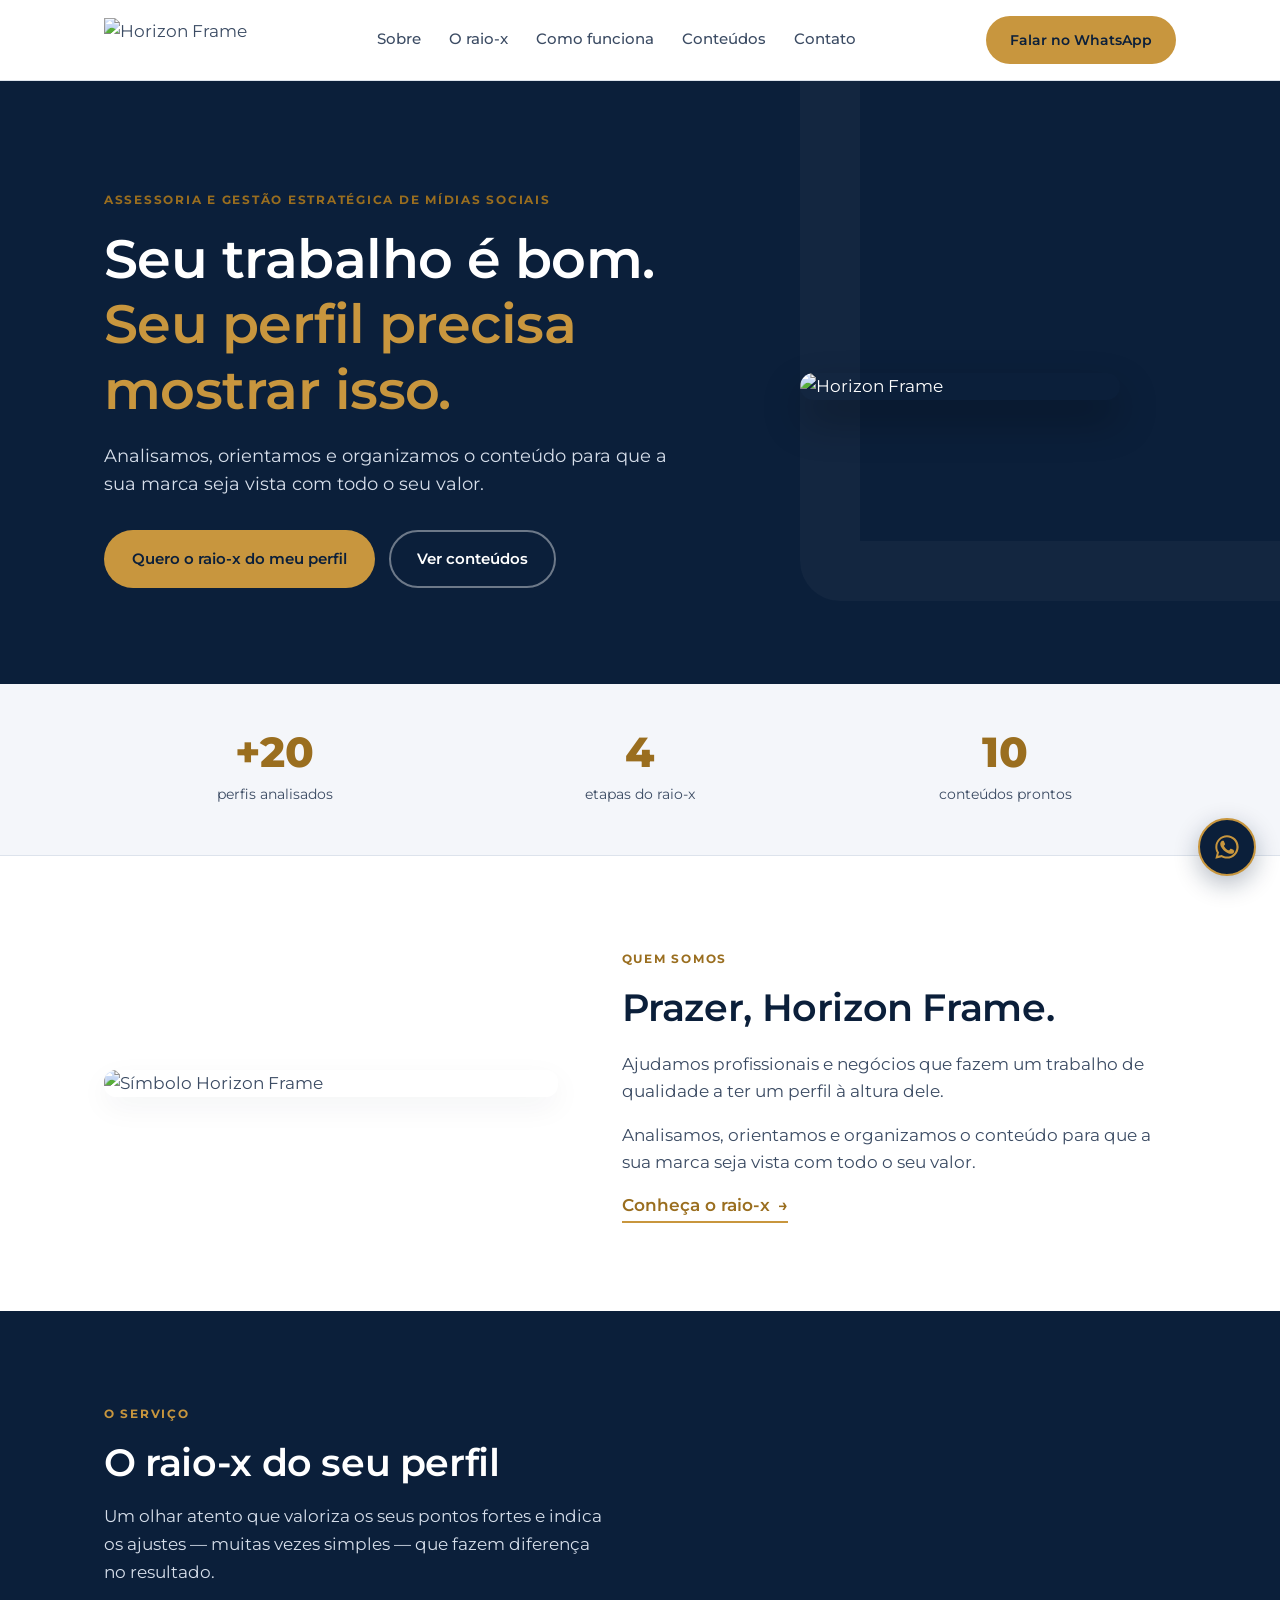
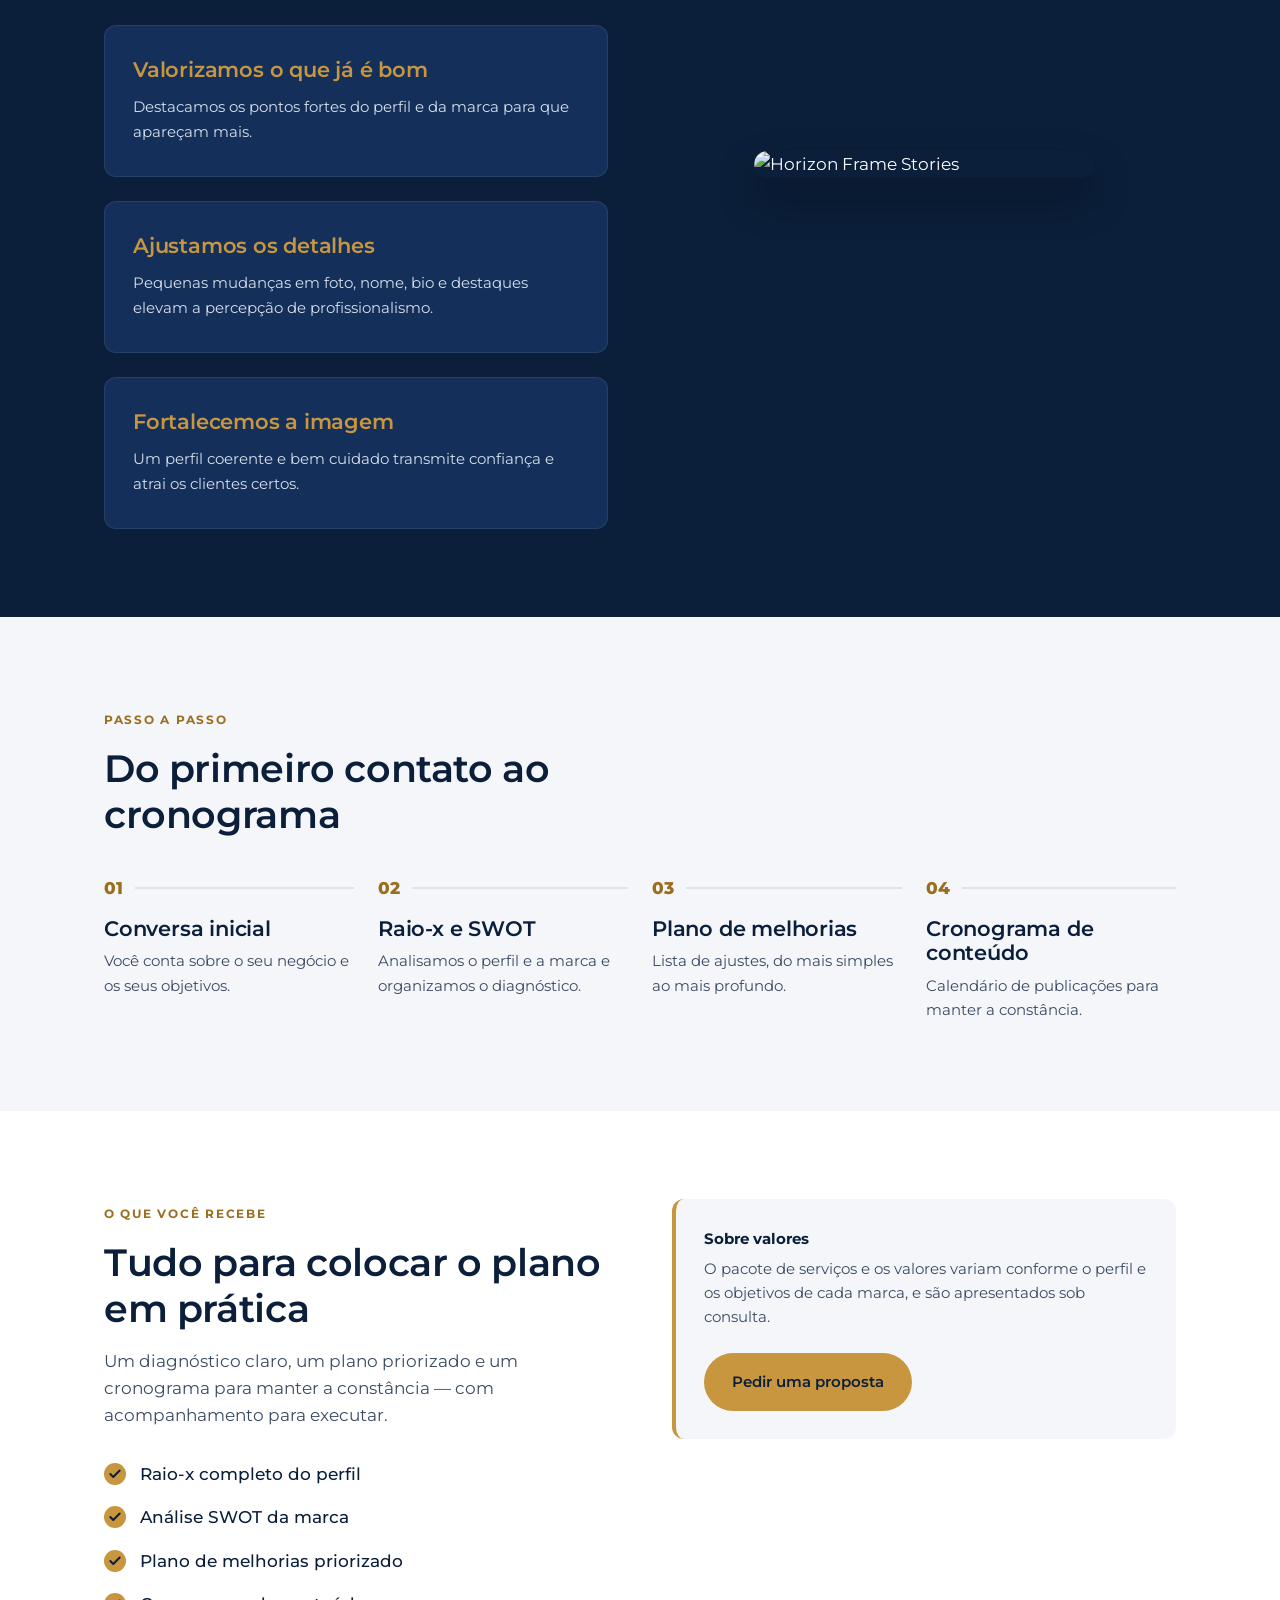
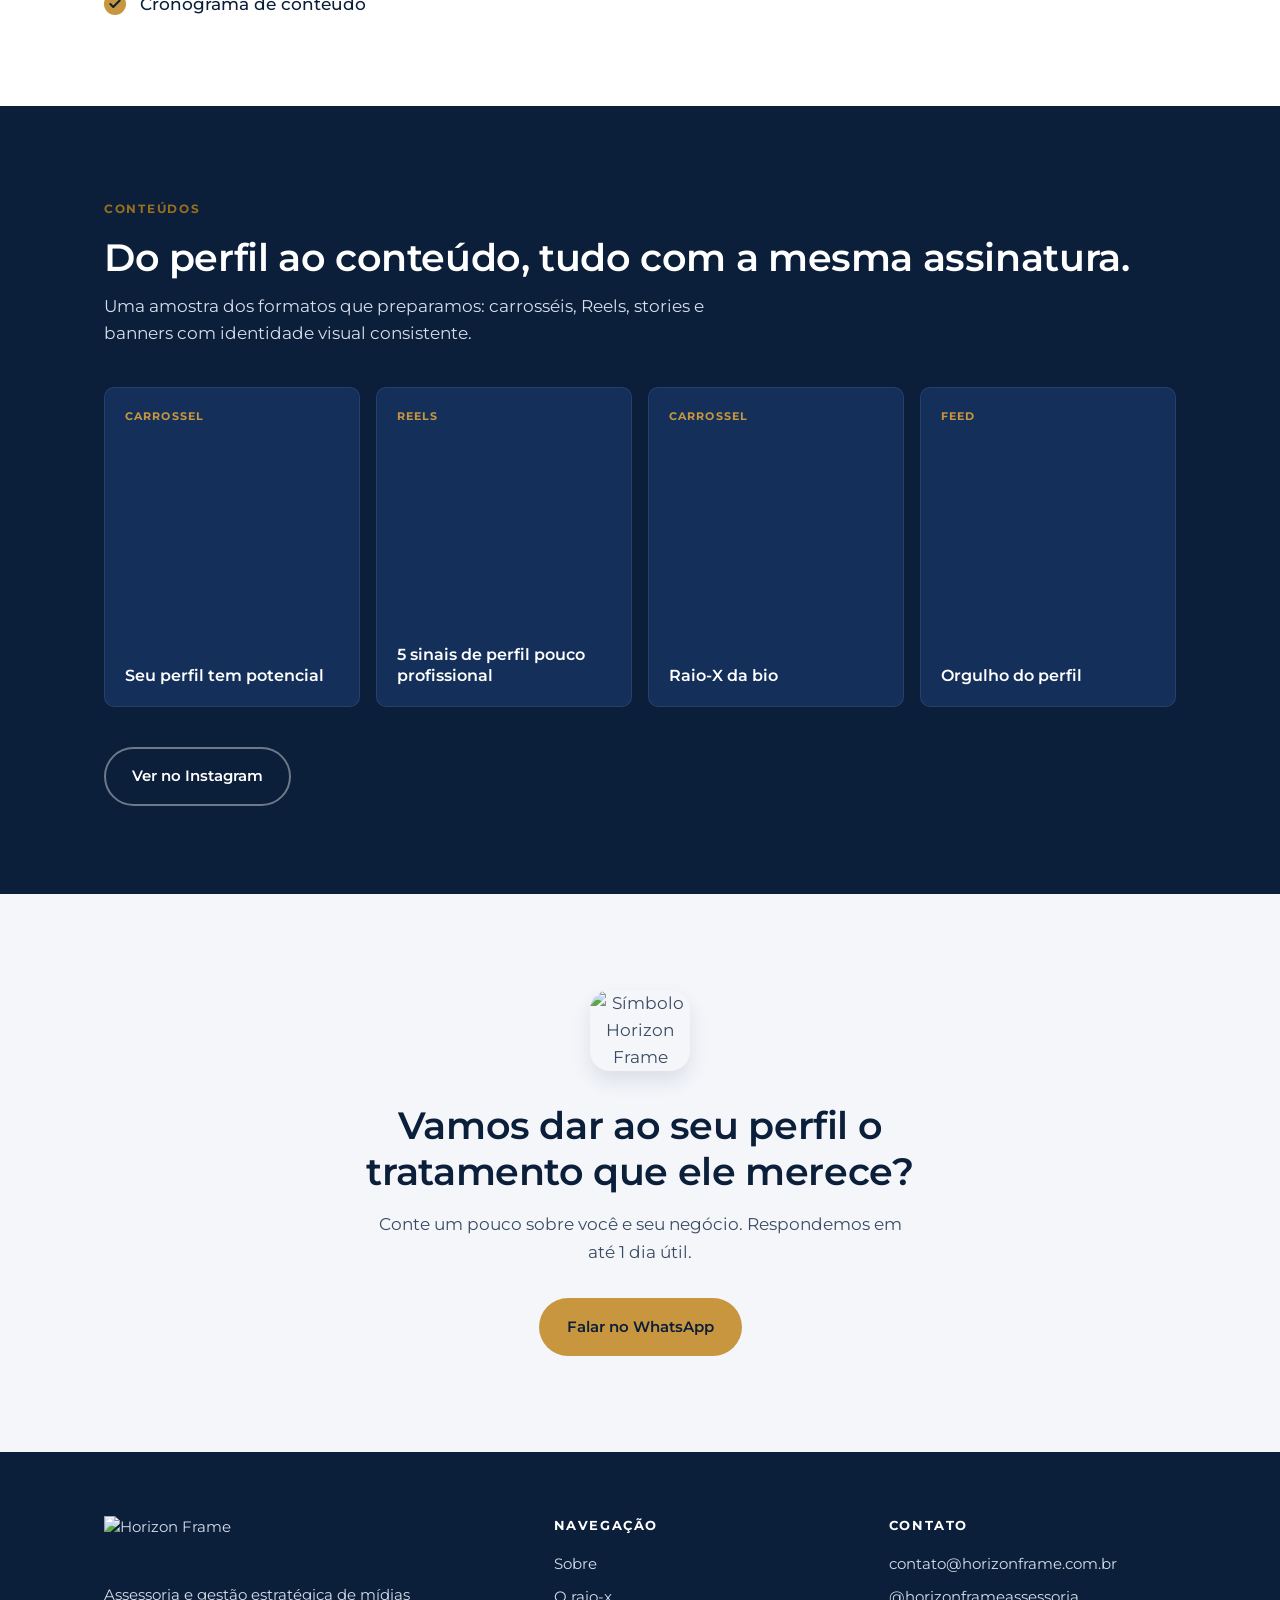
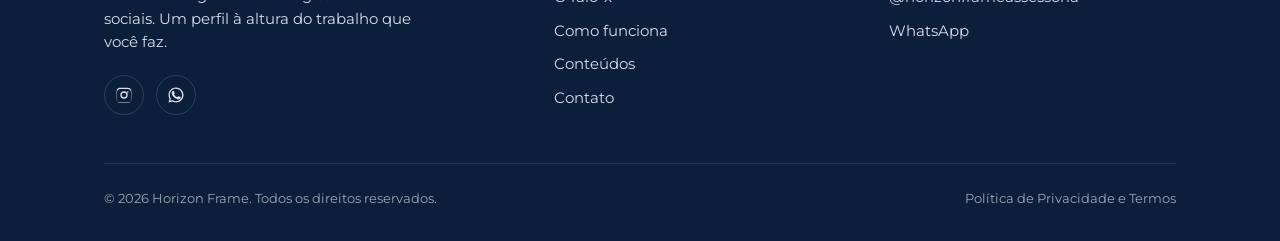
==== index.html @ 0236e404 "Update index.html" ====
<!DOCTYPE html>
<html lang="pt-BR">
<head>
  <meta charset="UTF-8" />
  <meta name="viewport" content="width=device-width, initial-scale=1.0" />
  <title>Horizon Frame | Assessoria e gestão estratégica de mídias sociais</title>
  <meta name="description" content="Assessoria e gestão estratégica de mídias sociais. Analisamos seu perfil, valorizamos seus pontos fortes e indicamos os ajustes que fazem diferença." />

  <!-- Favicon usando o símbolo em fundo claro -->
  <link rel="icon" type="image/png" href="simbolo-claro.png" />

  <!-- Fontes -->
  <link rel="preconnect" href="https://fonts.googleapis.com" />
  <link rel="preconnect" href="https://fonts.gstatic.com" crossorigin />
  <link href="https://fonts.googleapis.com/css2?family=Montserrat:wght@400;500;600;700;800&display=swap" rel="stylesheet" />

  <style>
    /* ============================================
       TOKENS DA MARCA — Horizon Frame
       ============================================ */
    :root {
      --navy:        #0B1F3A;
      --gold:        #C8963E;
      --gold-dark:   #9A6E1F;
      --white:       #FFFFFF;
      --bg-light:    #F4F6FA;
      --text-sec:    #3B4B63;
      --text-on-navy:#D6DEEA;
      --navy-aux:    #14305A;
      --line:        #DDE3EC;

      --font: 'Montserrat', system-ui, -apple-system, sans-serif;
      --radius: 12px;
      --max-width: 1120px;
    }

    * { margin: 0; padding: 0; box-sizing: border-box; }
    html { scroll-behavior: smooth; }
    body {
      font-family: var(--font);
      font-weight: 400;
      font-size: 17px;
      line-height: 1.6;
      color: var(--text-sec);
      background: var(--white);
      -webkit-font-smoothing: antialiased;
    }

    img { max-width: 100%; height: auto; display: block; }
    a { text-decoration: none; color: inherit; }
    h1, h2, h3 { font-weight: 600; line-height: 1.2; letter-spacing: -0.01em; }
    h1 { font-size: clamp(2rem, 5vw, 3.4rem); }
    h2 { font-size: clamp(1.6rem, 3.5vw, 2.4rem); }
    h3 { font-size: clamp(1.1rem, 2vw, 1.3rem); }

    .container { max-width: var(--max-width); margin: 0 auto; padding: 0 24px; }
    section { padding: 88px 0; }
    @media (max-width: 640px) { section { padding: 56px 0; } }

    /* Botões */
    .btn {
      display: inline-flex; align-items: center; gap: 8px;
      font-family: var(--font); font-weight: 600; font-size: 0.95rem;
      padding: 15px 26px; border-radius: 999px; border: 2px solid transparent;
      cursor: pointer; transition: all 0.2s ease; white-space: nowrap;
    }
    .btn-primary { background: var(--gold); color: var(--navy); }
    .btn-primary:hover { background: #d9a852; transform: translateY(-1px); }
    .btn-outline { background: transparent; color: var(--white); border-color: rgba(255,255,255,0.4); }
    .btn-outline:hover { border-color: var(--white); background: rgba(255,255,255,0.08); }

    .eyebrow {
      display: inline-block; font-size: 0.78rem; font-weight: 700;
      letter-spacing: 0.14em; text-transform: uppercase;
      color: var(--gold-dark); margin-bottom: 16px;
    }
    .on-navy .eyebrow { color: var(--gold); }

    /* Header */
    .header {
      position: sticky; top: 0; z-index: 100;
      background: rgba(255,255,255,0.96); backdrop-filter: blur(10px);
      border-bottom: 1px solid var(--line);
    }
    .header-inner {
      display: flex; align-items: center; justify-content: space-between; height: 80px;
    }
    .logo img { height: 44px; width: auto; }
    
    .nav { display: flex; align-items: center; gap: 28px; }
    .nav a { font-size: 0.92rem; font-weight: 500; color: var(--text-sec); transition: color 0.2s; }
    .nav a:hover { color: var(--navy); }
    .header .btn { padding: 11px 22px; font-size: 0.88rem; }

    .menu-toggle { display: none; background: none; border: none; cursor: pointer; padding: 8px; }
    .menu-toggle span { display: block; width: 24px; height: 2px; background: var(--navy); margin: 5px 0; transition: 0.3s; }

    @media (max-width: 860px) {
      .nav { display: none; }
      .header .btn { display: none; }
      .menu-toggle { display: block; }
      .nav.open {
        display: flex; flex-direction: column; position: absolute; top: 80px; left: 0; right: 0;
        background: var(--white); padding: 24px; border-bottom: 1px solid var(--line); gap: 18px;
      }
    }

    /* Hero */
    .hero { background: var(--navy); color: var(--white); padding: 104px 0 96px; position: relative; overflow: hidden; }
    .hero::after {
      content: ""; position: absolute; right: -120px; top: -80px;
      width: 480px; height: 480px; border: 60px solid rgba(255,255,255,0.03); border-radius: 40px; pointer-events: none;
    }
    .hero-inner {
      display: grid; grid-template-columns: 1.15fr 0.85fr; gap: 56px; align-items: center; position: relative; z-index: 1;
    }
    .hero h1 { color: var(--white); margin-bottom: 20px; }
    .hero h1 em { font-style: normal; color: var(--gold); }
    .hero p { color: var(--text-on-navy); font-size: 1.1rem; max-width: 52ch; margin-bottom: 32px; }
    .hero-actions { display: flex; flex-wrap: wrap; gap: 14px; }
    
    .hero-visual { display: flex; justify-content: center; align-items: center; }
    /* Imagem vertical no Hero */
    .hero-visual img { width: 100%; max-width: 320px; border-radius: 20px; box-shadow: 0 20px 40px rgba(0,0,0,0.3); }

    @media (max-width: 860px) {
      .hero-inner { grid-template-columns: 1fr; gap: 40px; }
      .hero-visual { order: -1; }
      .hero-visual img { max-width: 220px; }
    }

    /* Faixa de Prova */
    .proof { background: var(--bg-light); padding: 48px 0; border-bottom: 1px solid var(--line); }
    .proof-grid { display: grid; grid-template-columns: repeat(3, 1fr); gap: 24px; text-align: center; }
    .proof-item strong { display: block; font-weight: 800; font-size: clamp(1.8rem, 4vw, 2.6rem); color: var(--gold-dark); line-height: 1; margin-bottom: 6px; }
    .proof-item span { font-size: 0.9rem; color: var(--text-sec); }
    @media (max-width: 640px) { .proof-grid { grid-template-columns: 1fr; gap: 28px; } }

    /* Sobre */
    .about { background: var(--white); }
    .about-inner { display: grid; grid-template-columns: 0.9fr 1.1fr; gap: 64px; align-items: center; }
    .about h2 { color: var(--navy); margin-bottom: 20px; }
    .about p { max-width: 56ch; margin-bottom: 16px; }
    .about .link-gold {
      display: inline-flex; align-items: center; gap: 8px; font-weight: 600;
      color: var(--gold-dark); border-bottom: 2px solid var(--gold); padding-bottom: 2px; transition: gap 0.2s;
    }
    .about .link-gold:hover { gap: 14px; }
    /* Imagem quadrada clara no Sobre */
    .about-visual img { width: 100%; border-radius: var(--radius); box-shadow: 0 10px 30px rgba(11,31,58,0.05); }
    @media (max-width: 860px) { .about-inner { grid-template-columns: 1fr; gap: 36px; } }

    /* Raio-X */
    .service { background: var(--navy); color: var(--white); }
    .service-inner { display: grid; grid-template-columns: 1fr 1fr; gap: 64px; align-items: center; }
    .service h2 { color: var(--white); margin-bottom: 16px; }
    .service .lead { color: var(--text-on-navy); font-size: 1.08rem; margin-bottom: 40px; }
    
    .cards { display: grid; grid-template-columns: 1fr; gap: 24px; }
    .card { background: var(--navy-aux); border: 1px solid rgba(255,255,255,0.08); border-radius: var(--radius); padding: 32px 28px; transition: transform 0.2s, border-color 0.2s; }
    .card:hover { transform: translateY(-4px); border-color: var(--gold); }
    .card h3 { color: var(--gold); margin-bottom: 12px; font-weight: 600; }
    .card p { color: var(--text-on-navy); font-size: 0.96rem; }

    /* Imagem vertical escura no Raio-X */
    .service-visual img { width: 100%; max-width: 340px; border-radius: 20px; margin: 0 auto; box-shadow: 0 20px 40px rgba(0,0,0,0.3); }
    @media (max-width: 860px) { .service-inner { grid-template-columns: 1fr; } .service-visual { order: -1; margin-bottom: 40px; } }

    /* Como funciona */
    .how { background: var(--bg-light); }
    .how h2 { color: var(--navy); margin-bottom: 48px; max-width: 20ch; }
    .steps { display: grid; grid-template-columns: repeat(4, 1fr); gap: 24px; counter-reset: step; }
    .step { position: relative; padding-top: 28px; border-top: 2px solid var(--line); }
    .step::before {
      counter-increment: step; content: "0" counter(step); position: absolute;
      top: -14px; left: 0; background: var(--bg-light); padding-right: 12px;
      font-weight: 800; font-size: 1.05rem; color: var(--gold-dark);
    }
    .step h3 { color: var(--navy); margin-bottom: 8px; }
    .step p { font-size: 0.94rem; }
    @media (max-width: 860px) { .steps { grid-template-columns: 1fr 1fr; } }
    @media (max-width: 520px) { .steps { grid-template-columns: 1fr; gap: 36px; } }

    /* O que você recebe */
    .deliver { background: var(--white); }
    .deliver-inner { display: grid; grid-template-columns: 1fr 1fr; gap: 64px; align-items: start; }
    .deliver h2 { color: var(--navy); margin-bottom: 16px; }
    .deliver .lead { margin-bottom: 32px; max-width: 48ch; }
    .checklist { list-style: none; display: grid; gap: 16px; }
    .checklist li { display: flex; align-items: flex-start; gap: 14px; font-weight: 500; color: var(--navy); }
    .checklist li::before {
      content: ""; flex-shrink: 0; width: 22px; height: 22px; margin-top: 2px; border-radius: 50%;
      background: var(--gold);
      background-image: url("data:image/svg+xml,%3Csvg xmlns='http://www.w3.org/2000/svg' viewBox='0 0 24 24' fill='none' stroke='%230B1F3A' stroke-width='3.5' stroke-linecap='round' stroke-linejoin='round'%3E%3Cpolyline points='20 6 9 17 4 12'/%3E%3C/svg%3E");
      background-size: 14px; background-position: center; background-repeat: no-repeat;
    }
    .deliver-note { background: var(--bg-light); border-radius: var(--radius); padding: 28px; border-left: 4px solid var(--gold); font-size: 0.94rem; }
    .deliver-note strong { color: var(--navy); display: block; margin-bottom: 6px; }
    @media (max-width: 860px) { .deliver-inner { grid-template-columns: 1fr; gap: 36px; } }

    /* Conteúdos */
    .content-showcase { background: var(--navy); color: var(--white); }
    .content-showcase h2 { color: var(--white); margin-bottom: 12px; }
    .content-showcase .lead { color: var(--text-on-navy); max-width: 56ch; margin-bottom: 40px; }
    .showcase-grid { display: grid; grid-template-columns: repeat(4, 1fr); gap: 16px; margin-bottom: 40px; }
    .showcase-item {
      aspect-ratio: 4/5; border-radius: 10px; background: var(--navy-aux);
      border: 1px solid rgba(255,255,255,0.08); display: flex; flex-direction: column;
      justify-content: space-between; padding: 20px; transition: transform 0.2s, border-color 0.2s;
    }
    .showcase-item:hover { transform: translateY(-4px); border-color: var(--gold); }
    .showcase-item .tag { font-size: 0.7rem; font-weight: 700; letter-spacing: 0.1em; text-transform: uppercase; color: var(--gold); }
    .showcase-item .title { font-weight: 600; font-size: 1rem; color: var(--white); line-height: 1.3; margin-top: auto; }
    @media (max-width: 860px) { .showcase-grid { grid-template-columns: repeat(2, 1fr); } }

    /* CTA Final */
    .final-cta { background: var(--bg-light); text-align: center; padding: 96px 0; }
    /* Imagem quadrada escura no CTA */
    .final-cta img { width: 100px; margin: 0 auto 32px; border-radius: 20px; box-shadow: 0 10px 20px rgba(11,31,58,0.1); }
    .final-cta h2 { color: var(--navy); max-width: 22ch; margin: 0 auto 16px; }
    .final-cta p { max-width: 50ch; margin: 0 auto 32px; }

    /* Footer */
    .footer { background: var(--navy); color: var(--text-on-navy); padding: 64px 0 32px; font-size: 0.92rem; }
    .footer-grid { display: grid; grid-template-columns: 1.4fr 1fr 1fr; gap: 48px; margin-bottom: 48px; }
    .footer h4 { color: var(--white); font-size: 0.8rem; font-weight: 700; letter-spacing: 0.12em; text-transform: uppercase; margin-bottom: 16px; }
    .footer-logo img { height: 48px; width: auto; margin-bottom: 20px; }
    .footer p { max-width: 34ch; margin-bottom: 20px; }
    .footer ul { list-style: none; display: grid; gap: 10px; }
    .footer a { transition: color 0.2s; }
    .footer a:hover { color: var(--gold); }
    .footer .social { display: flex; gap: 12px; margin-top: 8px; }
    .footer .social a {
      width: 40px; height: 40px; border-radius: 50%; border: 1px solid rgba(255,255,255,0.15);
      display: flex; align-items: center; justify-content: center; transition: border-color 0.2s, background 0.2s;
    }
    .footer .social a:hover { border-color: var(--gold); background: rgba(200,150,62,0.1); }
    .footer .social svg { width: 18px; height: 18px; fill: var(--text-on-navy); }
    .footer .social a:hover svg { fill: var(--gold); }
    .footer-bottom { border-top: 1px solid rgba(255,255,255,0.1); padding-top: 24px; display: flex; justify-content: space-between; flex-wrap: wrap; gap: 12px; font-size: 0.82rem; color: rgba(214,222,234,0.7); }
    .footer-bottom a { color: rgba(214,222,234,0.7); }
    .footer-bottom a:hover { color: var(--gold); }
    @media (max-width: 860px) { .footer-grid { grid-template-columns: 1fr; gap: 36px; } .footer-bottom { flex-direction: column; } }

    /* WhatsApp Float */
    .whatsapp-float {
      position: fixed; bottom: 24px; right: 24px; z-index: 90; width: 58px; height: 58px;
      border-radius: 50%; background: var(--navy); border: 2px solid var(--gold);
      display: flex; align-items: center; justify-content: center;
      box-shadow: 0 8px 24px rgba(11,31,58,0.3); transition: transform 0.2s;
    }
    .whatsapp-float:hover { transform: scale(1.06); }
    .whatsapp-float svg { width: 28px; height: 28px; fill: var(--gold); }
    @media (max-width: 640px) { .whatsapp-float { bottom: 16px; right: 16px; width: 54px; height: 54px; } }

    @media (prefers-reduced-motion: reduce) {
      * { transition: none !important; animation: none !important; scroll-behavior: auto !important; }
    }
  </style>
</head>
<body>

  <!-- HEADER -->
  <header class="header">
    <div class="container header-inner">
      <a href="#" class="logo" aria-label="Horizon Frame — página inicial">
        <!-- Usando a Imagem 1: Logo Horizontal -->
        <img src="logo-horizontal.png" alt="Horizon Frame" />
      </a>

      <nav class="nav" id="nav">
        <a href="#sobre">Sobre</a>
        <a href="raio-x.html">O raio-x</a>
        <a href="#como-funciona">Como funciona</a>
        <a href="#conteudos">Conteúdos</a>
        <a href="#contato">Contato</a>
      </nav>

      <!-- TROCAR PELO NÚMERO REAL -->
      <a href="https://wa.me/5500000000000?text=Ol%C3%A1!%20Vim%20pelo%20site%20e%20quero%20saber%20mais%20sobre%20o%20raio-x%20do%20perfil." class="btn btn-primary" target="_blank" rel="noopener">Falar no WhatsApp</a>

      <button class="menu-toggle" aria-label="Abrir menu" aria-expanded="false" onclick="toggleMenu(this)">
        <span></span><span></span><span></span>
      </button>
    </div>
  </header>

  <main>
    <!-- HERO -->
    <section class="hero" id="inicio">
      <div class="container hero-inner">
        <div>
          <span class="eyebrow">Assessoria e gestão estratégica de mídias sociais</span>
          <h1>Seu trabalho é bom. <em>Seu perfil precisa mostrar isso.</em></h1>
          <p>Analisamos, orientamos e organizamos o conteúdo para que a sua marca seja vista com todo o seu valor.</p>
          <div class="hero-actions">
            <!-- TROCAR PELO NÚMERO REAL -->
            <a href="https://wa.me/5500000000000?text=Ol%C3%A1!%20Vim%20pelo%20site%20e%20quero%20o%20raio-x%20do%20meu%20perfil." class="btn btn-primary" target="_blank" rel="noopener">Quero o raio-x do meu perfil</a>
            <a href="#conteudos" class="btn btn-outline">Ver conteúdos</a>
          </div>
        </div>
        <div class="hero-visual">
          <!-- Usando a Imagem 2: Logo Vertical -->
          <img src="logo-vertical.png" alt="Horizon Frame" />
        </div>
      </div>
    </section>

    <!-- FAIXA DE PROVA -->
    <section class="proof" aria-label="Números da Horizon Frame">
      <div class="container proof-grid">
        <div class="proof-item"><strong>+20</strong><span>perfis analisados</span></div>
        <div class="proof-item"><strong>4</strong><span>etapas do raio-x</span></div>
        <div class="proof-item"><strong>10</strong><span>conteúdos prontos</span></div>
      </div>
    </section>

    <!-- SOBRE -->
    <section class="about" id="sobre">
      <div class="container about-inner">
        <div class="about-visual">
          <!-- Usando a Imagem 3: Símbolo Fundo Claro -->
          <img src="simbolo-claro.png" alt="Símbolo Horizon Frame" />
        </div>
        <div>
          <span class="eyebrow">Quem somos</span>
          <h2>Prazer, Horizon Frame.</h2>
          <p>Ajudamos profissionais e negócios que fazem um trabalho de qualidade a ter um perfil à altura dele.</p>
          <p>Analisamos, orientamos e organizamos o conteúdo para que a sua marca seja vista com todo o seu valor.</p>
          <a href="#raio-x" class="link-gold">Conheça o raio-x <span aria-hidden="true">→</span></a>
        </div>
      </div>
    </section>

    <!-- RAIO-X -->
    <section class="service" id="raio-x">
      <div class="container service-inner">
        <div class="on-navy">
          <span class="eyebrow">O serviço</span>
          <h2>O raio-x do seu perfil</h2>
          <p class="lead">Um olhar atento que valoriza os seus pontos fortes e indica os ajustes — muitas vezes simples — que fazem diferença no resultado.</p>

          <div class="cards">
            <article class="card">
              <h3>Valorizamos o que já é bom</h3>
              <p>Destacamos os pontos fortes do perfil e da marca para que apareçam mais.</p>
            </article>
            <article class="card">
              <h3>Ajustamos os detalhes</h3>
              <p>Pequenas mudanças em foto, nome, bio e destaques elevam a percepção de profissionalismo.</p>
            </article>
            <article class="card">
              <h3>Fortalecemos a imagem</h3>
              <p>Um perfil coerente e bem cuidado transmite confiança e atrai os clientes certos.</p>
            </article>
          </div>
        </div>
        
        <div class="service-visual">
          <!-- Usando a Imagem 4: Símbolo em pé (Stories) -->
          <img src="simbolo-stories.png" alt="Horizon Frame Stories" />
        </div>
      </div>
    </section>

    <!-- COMO FUNCIONA -->
    <section class="how" id="como-funciona">
      <div class="container">
        <span class="eyebrow">Passo a passo</span>
        <h2>Do primeiro contato ao cronograma</h2>

        <div class="steps">
          <div class="step"><h3>Conversa inicial</h3><p>Você conta sobre o seu negócio e os seus objetivos.</p></div>
          <div class="step"><h3>Raio-x e SWOT</h3><p>Analisamos o perfil e a marca e organizamos o diagnóstico.</p></div>
          <div class="step"><h3>Plano de melhorias</h3><p>Lista de ajustes, do mais simples ao mais profundo.</p></div>
          <div class="step"><h3>Cronograma de conteúdo</h3><p>Calendário de publicações para manter a constância.</p></div>
        </div>
      </div>
    </section>

    <!-- O QUE VOCÊ RECEBE -->
    <section class="deliver">
      <div class="container deliver-inner">
        <div>
          <span class="eyebrow">O que você recebe</span>
          <h2>Tudo para colocar o plano em prática</h2>
          <p class="lead">Um diagnóstico claro, um plano priorizado e um cronograma para manter a constância — com acompanhamento para executar.</p>
          <ul class="checklist">
            <li>Raio-x completo do perfil</li>
            <li>Análise SWOT da marca</li>
            <li>Plano de melhorias priorizado</li>
            <li>Cronograma de conteúdo</li>
          </ul>
        </div>
        <aside class="deliver-note">
          <strong>Sobre valores</strong>
          O pacote de serviços e os valores variam conforme o perfil e os objetivos de cada marca, e são apresentados sob consulta.
          <br><br>
          <!-- TROCAR PELO NÚMERO REAL -->
          <a href="https://wa.me/5500000000000?text=Ol%C3%A1!%20Quero%20saber%20sobre%20o%20pacote%20e%20os%20valores." class="btn btn-primary" target="_blank" rel="noopener">Pedir uma proposta</a>
        </aside>
      </div>
    </section>

    <!-- CONTEÚDOS -->
    <section class="content-showcase" id="conteudos">
      <div class="container">
        <span class="eyebrow">Conteúdos</span>
        <h2>Do perfil ao conteúdo, tudo com a mesma assinatura.</h2>
        <p class="lead">Uma amostra dos formatos que preparamos: carrosséis, Reels, stories e banners com identidade visual consistente.</p>

        <div class="showcase-grid">
          <article class="showcase-item"><span class="tag">Carrossel</span><span class="title">Seu perfil tem potencial</span></article>
          <article class="showcase-item"><span class="tag">Reels</span><span class="title">5 sinais de perfil pouco profissional</span></article>
          <article class="showcase-item"><span class="tag">Carrossel</span><span class="title">Raio-X da bio</span></article>
          <article class="showcase-item"><span class="tag">Feed</span><span class="title">Orgulho do perfil</span></article>
        </div>

        <!-- TROCAR PELO LINK REAL DO INSTAGRAM -->
        <a href="https://instagram.com/horizonframeassessoria" class="btn btn-outline" target="_blank" rel="noopener">Ver no Instagram</a>
      </div>
    </section>

    <!-- CTA FINAL -->
    <section class="final-cta" id="contato">
      <div class="container">
        <!-- Usando a Imagem 5: Símbolo Escuro (Quadrada) -->
        <img src="simbolo-escuro.png" alt="Símbolo Horizon Frame" />
        <h2>Vamos dar ao seu perfil o tratamento que ele merece?</h2>
        <p>Conte um pouco sobre você e seu negócio. Respondemos em até 1 dia útil.</p>
        <!-- TROCAR PELO NÚMERO REAL -->
        <a href="https://wa.me/5500000000000?text=Ol%C3%A1!%20Vim%20pelo%20site%20e%20quero%20falar%20com%20a%20Horizon%20Frame." class="btn btn-primary" target="_blank" rel="noopener">Falar no WhatsApp</a>
      </div>
    </section>
  </main>

  <!-- FOOTER -->
  <footer class="footer">
    <div class="container">
      <div class="footer-grid">
        <div>
          <div class="footer-logo">
            <!-- Usando a Imagem 1 novamente: Logo Horizontal -->
            <img src="logo-horizontal.png" alt="Horizon Frame" />
          </div>
          <p>Assessoria e gestão estratégica de mídias sociais. Um perfil à altura do trabalho que você faz.</p>
          <div class="social">
            <!-- TROCAR PELO LINK REAL DO INSTAGRAM -->
            <a href="https://instagram.com/horizonframeassessoria" target="_blank" rel="noopener" aria-label="Instagram">
              <svg viewBox="0 0 24 24" xmlns="http://www.w3.org/2000/svg"><path d="M12 2.2c3.2 0 3.6 0 4.9.1 1.2.1 1.8.3 2.2.4.6.2 1 .5 1.4.9.4.4.7.8.9 1.4.2.4.4 1 .4 2.2.1 1.3.1 1.7.1 4.9s0 3.6-.1 4.9c-.1 1.2-.3 1.8-.4 2.2-.2.6-.5 1-.9 1.4-.4.4-.8.7-1.4.9-.4.2-1 .4-2.2.4-1.3.1-1.7.1-4.9.1s-3.6 0-4.9-.1c-1.2-.1-1.8-.3-2.2-.4-.6-.2-1-.5-1.4-.9-.4-.4-.7-.8-.9-1.4-.2-.4-.4-1-.4-2.2-.1-1.3-.1-1.7-.1-4.9s0-3.6.1-4.9c.1-1.2.3-1.8.4-2.2.2-.6.5-1 .9-1.4.4-.4.8-.7 1.4-.9.4-.2 1-.4 2.2-.4 1.3-.1 1.7-.1 4.9-.1zm0 1.8c-3.1 0-3.5 0-4.7.1-1.1.1-1.7.2-2.1.4-.5.2-.9.4-1.3.8-.4.4-.6.8-.8 1.3-.2.4-.3 1-.4 2.1-.1 1.2-.1 1.6-.1 4.7s0 3.5.1 4.7c.1 1.1.2 1.7.4 2.1.2.5.4.9.8 1.3.4.4.8.6 1.3.8.4.2 1 .3 2.1.4 1.2.1 1.6.1 4.7.1s3.5 0 4.7-.1c1.1-.1 1.7-.2 2.1-.4.5-.2.9-.4 1.3-.8.4-.4.6-.8.8-1.3.2-.4.3-1 .4-2.1.1-1.2.1-1.6.1-4.7s0-3.5-.1-4.7c-.1-1.1-.2-1.7-.4-2.1-.2-.5-.4-.9-.8-1.3-.4-.4-.8-.6-1.3-.8-.4-.2-1-.3-2.1-.4-1.2-.1-1.6-.1-4.7-.1zm0 3.1a4.9 4.9 0 1 1 0 9.8 4.9 4.9 0 0 1 0-9.8zm0 1.8a3.1 3.1 0 1 0 0 6.2 3.1 3.1 0 0 0 0-6.2zm5.1-2a1.1 1.1 0 1 1 0 2.2 1.1 1.1 0 0 1 0-2.2z"/></svg>
            </a>
            <!-- TROCAR PELO NÚMERO REAL -->
            <a href="https://wa.me/5500000000000" target="_blank" rel="noopener" aria-label="WhatsApp">
              <svg viewBox="0 0 24 24" xmlns="http://www.w3.org/2000/svg"><path d="M17.5 14.4c-.3-.1-1.7-.8-1.9-.9-.3-.1-.5-.1-.7.1-.2.3-.7.9-.9 1.1-.2.2-.3.2-.6.1-.3-.1-1.2-.4-2.3-1.4-.8-.8-1.4-1.7-1.6-2-.2-.3 0-.4.1-.6.1-.1.3-.3.4-.5.1-.2.2-.3.3-.5.1-.2 0-.4 0-.5 0-.1-.7-1.6-.9-2.2-.2-.6-.5-.5-.7-.5-.2 0-.4 0-.6 0-.2 0-.5.1-.8.4-.3.3-1.1 1-1.1 2.5s1.1 2.9 1.2 3.1c.1.2 2.1 3.2 5.1 4.5.7.3 1.3.5 1.7.6.7.2 1.4.2 1.9.1.6-.1 1.7-.7 1.9-1.4.2-.7.2-1.3.2-1.4-.1-.1-.3-.2-.6-.3zM12 2C6.5 2 2 6.5 2 12c0 1.8.5 3.4 1.3 4.9L2 22l5.3-1.3c1.4.7 3 1.2 4.7 1.2 5.5 0 10-4.5 10-10S17.5 2 12 2zm0 18.2c-1.5 0-3-.4-4.2-1.2l-.3-.2-3.1.8.8-3-.2-.3c-.8-1.3-1.3-2.8-1.3-4.4 0-4.6 3.7-8.2 8.2-8.2 4.6 0 8.2 3.7 8.2 8.2 0 4.6-3.7 8.3-8.1 8.3z"/></svg>
            </a>
          </div>
        </div>

        <div>
          <h4>Navegação</h4>
          <ul>
            <li><a href="#sobre">Sobre</a></li>
            <li><a href="#raio-x">O raio-x</a></li>
            <li><a href="#como-funciona">Como funciona</a></li>
            <li><a href="#conteudos">Conteúdos</a></li>
            <li><a href="#contato">Contato</a></li>
          </ul>
        </div>

        <div>
          <h4>Contato</h4>
          <ul>
            <!-- TROCAR PELO E-MAIL REAL -->
            <li><a href="mailto:contato@horizonframe.com.br">contato@horizonframe.com.br</a></li>
            <!-- TROCAR PELO @ REAL -->
            <li><a href="https://instagram.com/horizonframeassessoria" target="_blank" rel="noopener">@horizonframeassessoria</a></li>
            <!-- TROCAR PELO NÚMERO REAL -->
            <li><a href="https://wa.me/5500000000000" target="_blank" rel="noopener">WhatsApp</a></li>
          </ul>
        </div>
      </div>

      <div class="footer-bottom">
        <span>© 2026 Horizon Frame. Todos os direitos reservados.</span>
        <span>
          <a href="politica.html">Política de Privacidade e Termos</a>
        </span>
      </div>
    </div>
  </footer>

  <!-- BOTÃO FLUTUANTE WHATSAPP -->
  <!-- TROCAR PELO NÚMERO REAL -->
  <a href="https://wa.me/5500000000000?text=Ol%C3%A1!%20Vim%20pelo%20site." class="whatsapp-float" target="_blank" rel="noopener" aria-label="Falar no WhatsApp">
    <svg viewBox="0 0 24 24" xmlns="http://www.w3.org/2000/svg"><path d="M17.5 14.4c-.3-.1-1.7-.8-1.9-.9-.3-.1-.5-.1-.7.1-.2.3-.7.9-.9 1.1-.2.2-.3.2-.6.1-.3-.1-1.2-.4-2.3-1.4-.8-.8-1.4-1.7-1.6-2-.2-.3 0-.4.1-.6.1-.1.3-.3.4-.5.1-.2.2-.3.3-.5.1-.2 0-.4 0-.5 0-.1-.7-1.6-.9-2.2-.2-.6-.5-.5-.7-.5-.2 0-.4 0-.6 0-.2 0-.5.1-.8.4-.3.3-1.1 1-1.1 2.5s1.1 2.9 1.2 3.1c.1.2 2.1 3.2 5.1 4.5.7.3 1.3.5 1.7.6.7.2 1.4.2 1.9.1.6-.1 1.7-.7 1.9-1.4.2-.7.2-1.3.2-1.4-.1-.1-.3-.2-.6-.3zM12 2C6.5 2 2 6.5 2 12c0 1.8.5 3.4 1.3 4.9L2 22l5.3-1.3c1.4.7 3 1.2 4.7 1.2 5.5 0 10-4.5 10-10S17.5 2 12 2zm0 18.2c-1.5 0-3-.4-4.2-1.2l-.3-.2-3.1.8.8-3-.2-.3c-.8-1.3-1.3-2.8-1.3-4.4 0-4.6 3.7-8.2 8.2-8.2 4.6 0 8.2 3.7 8.2 8.2 0 4.6-3.7 8.3-8.1 8.3z"/></svg>
  </a>

  <script>
    function toggleMenu(btn) {
      const nav = document.getElementById('nav');
      const open = nav.classList.toggle('open');
      btn.setAttribute('aria-expanded', open);
    }
    document.querySelectorAll('#nav a').forEach(link => {
      link.addEventListener('click', () => {
        document.getElementById('nav').classList.remove('open');
        document.querySelector('.menu-toggle').setAttribute('aria-expanded', 'false');
      });
    });
  </script>
</body>
</html>
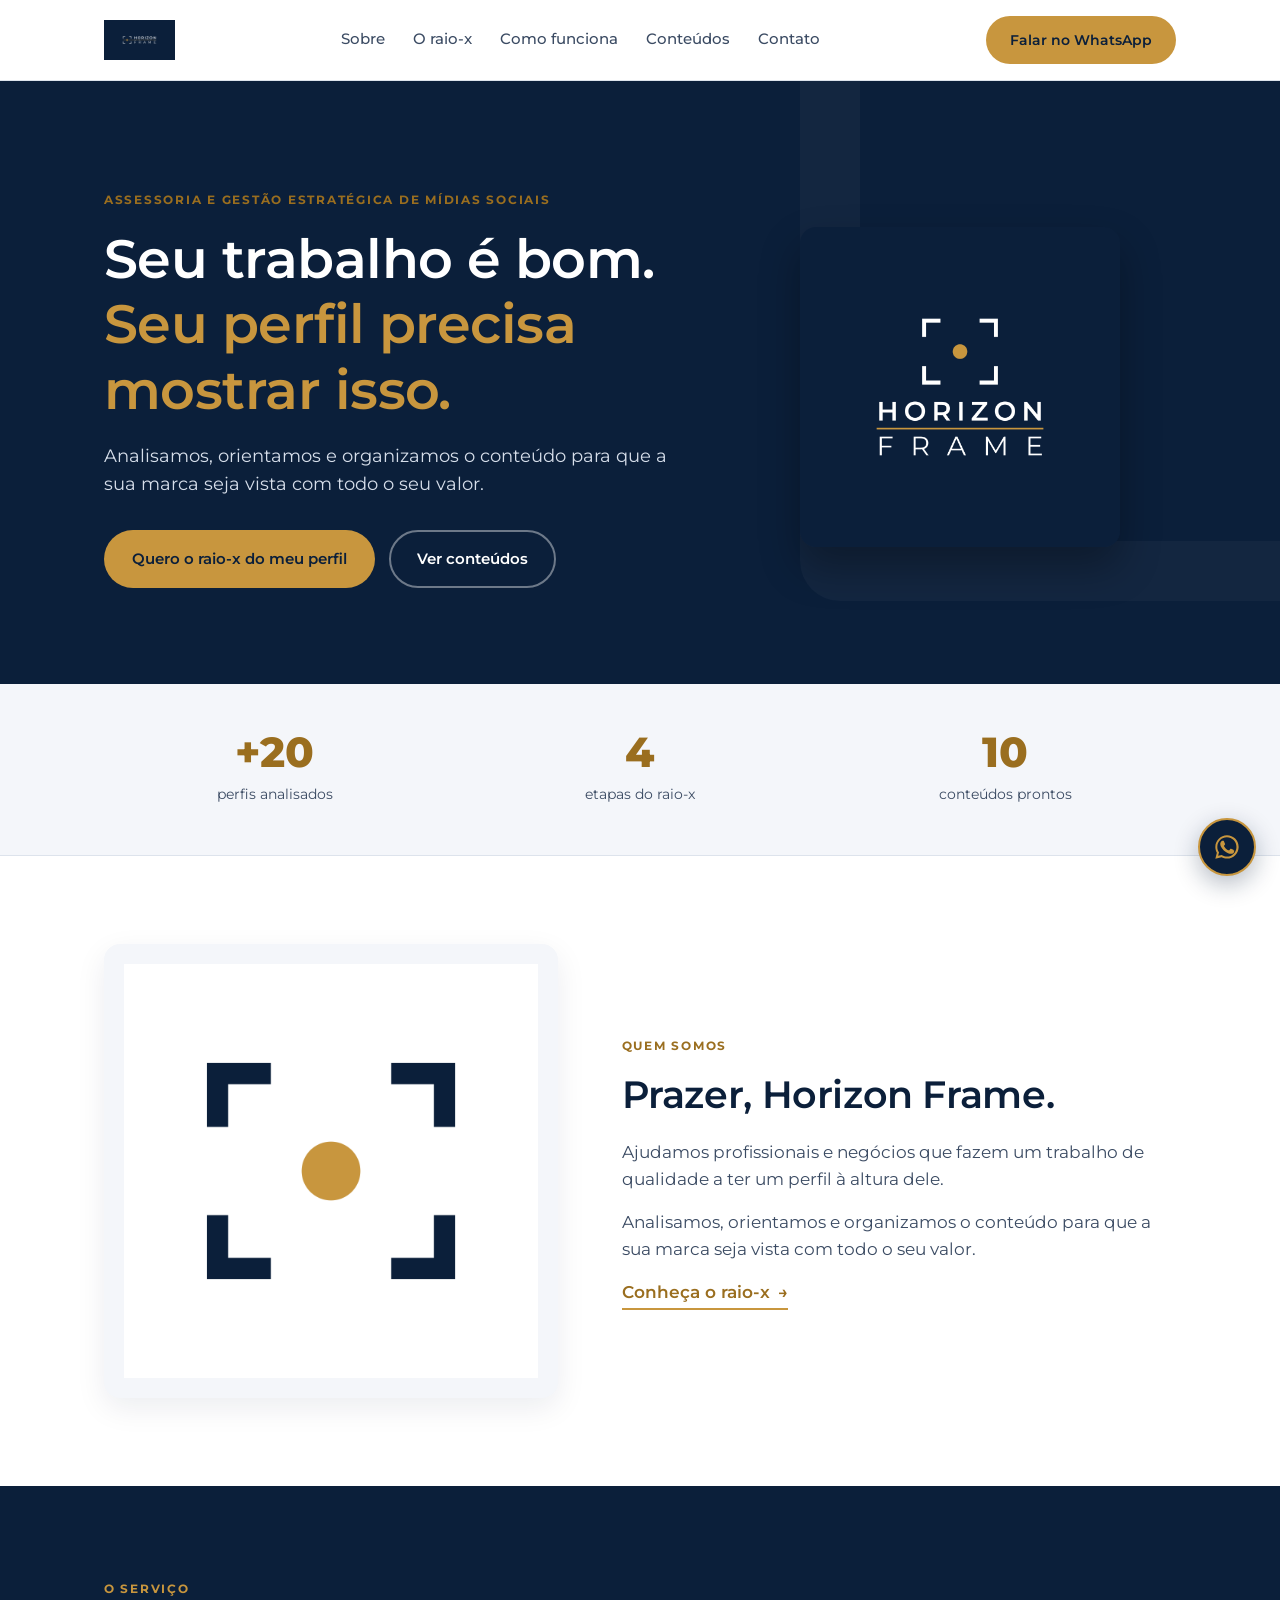
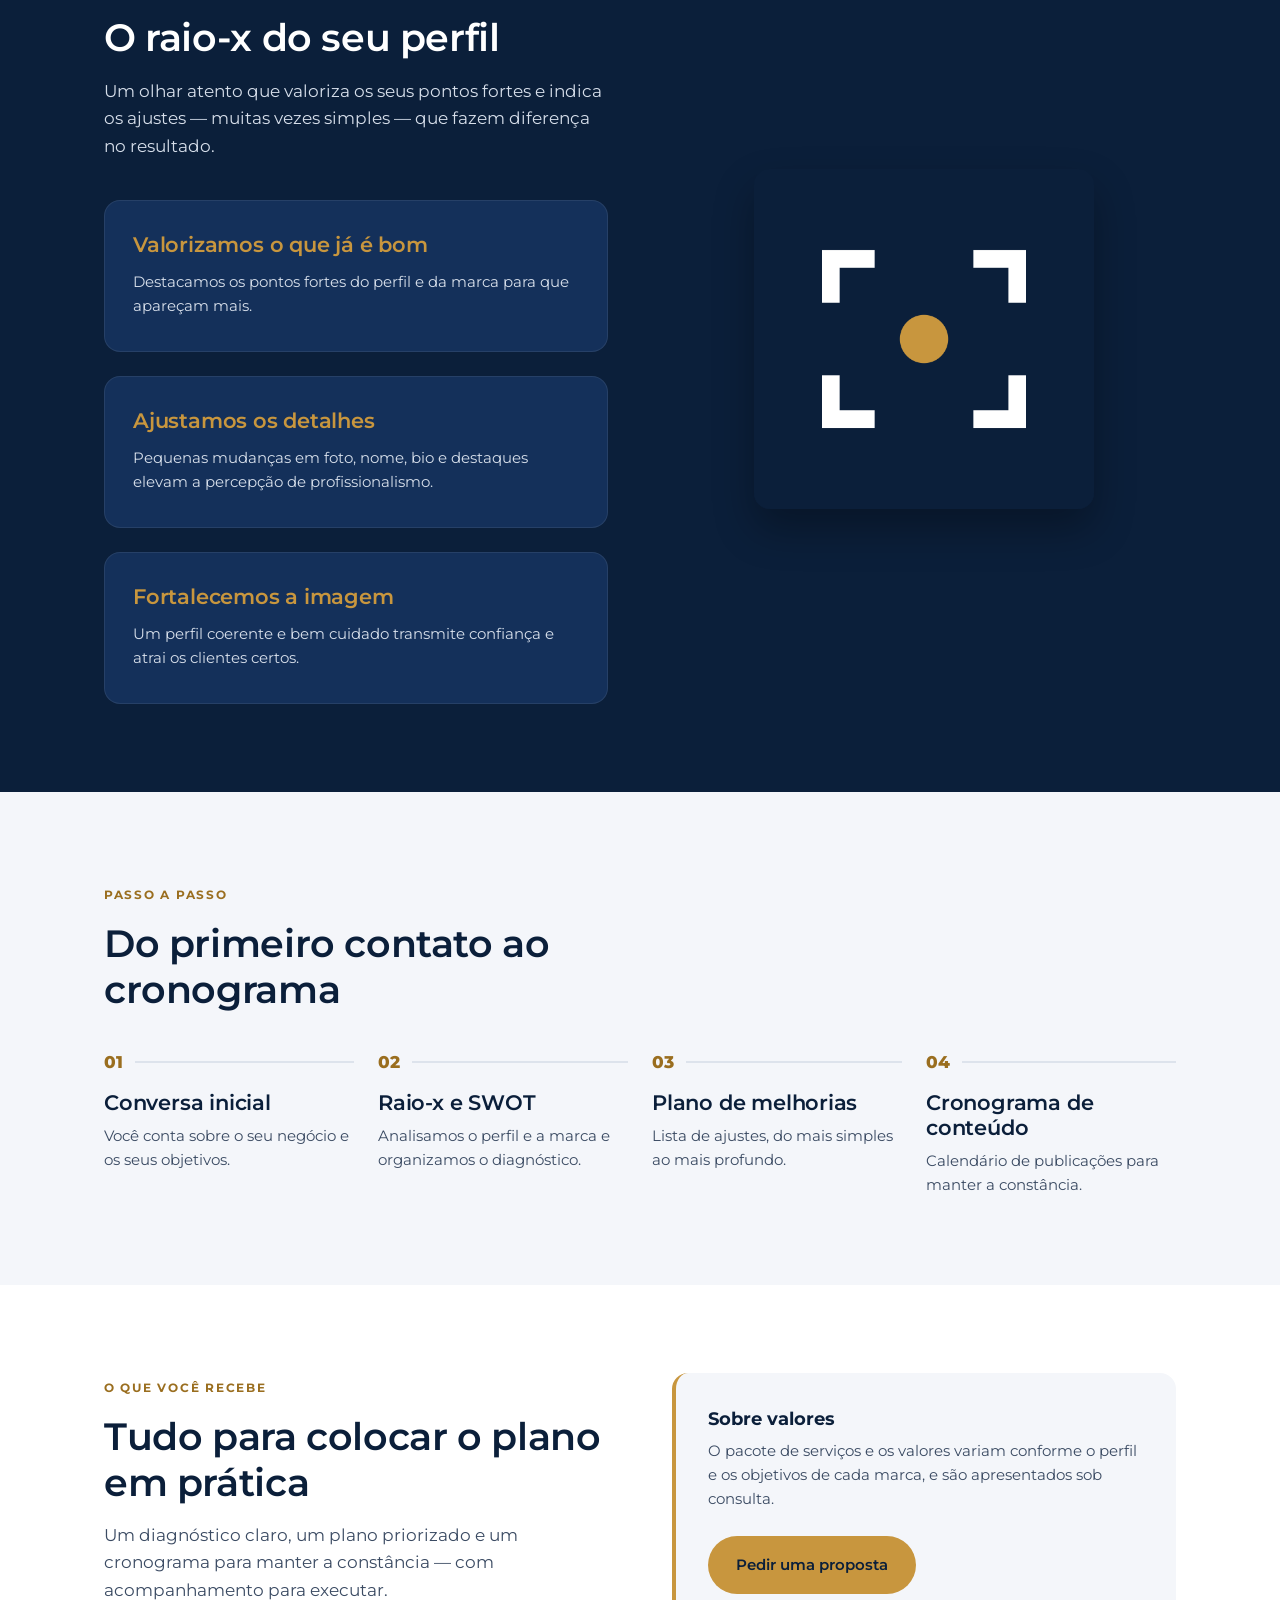
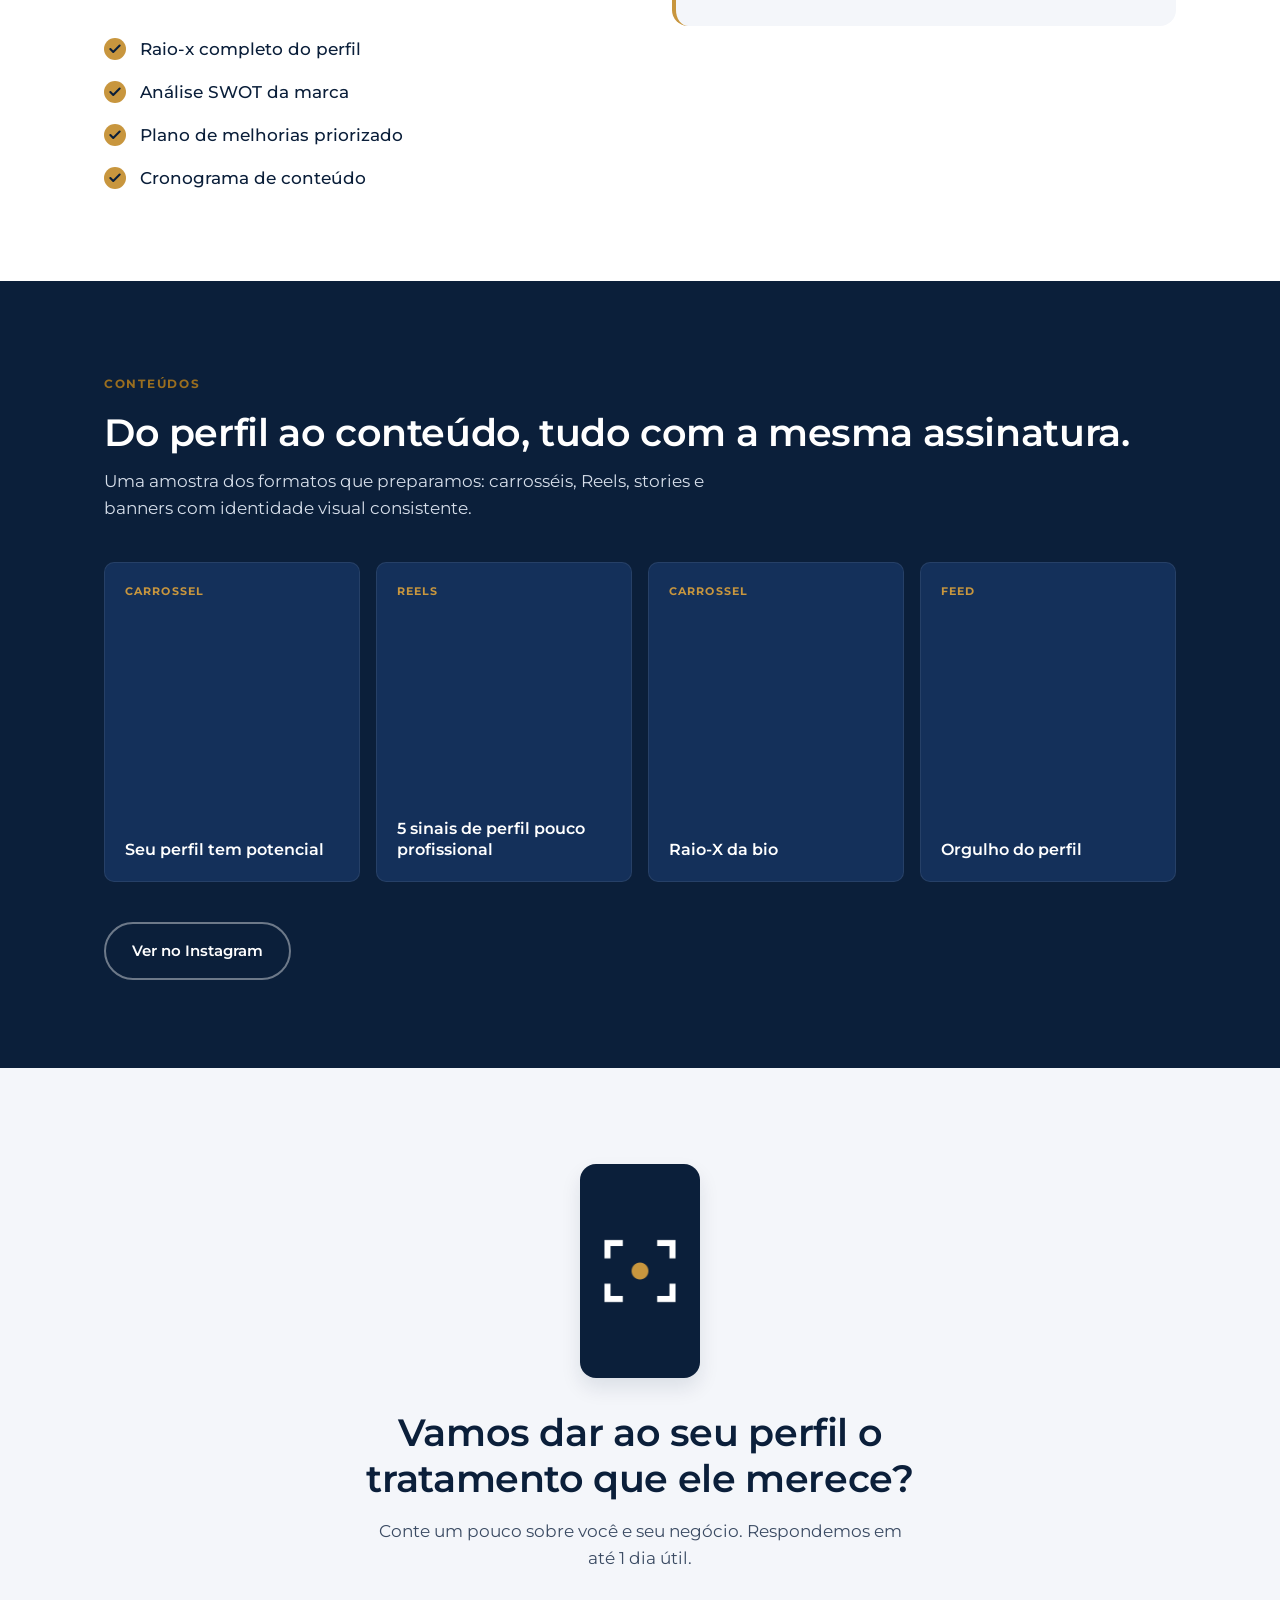
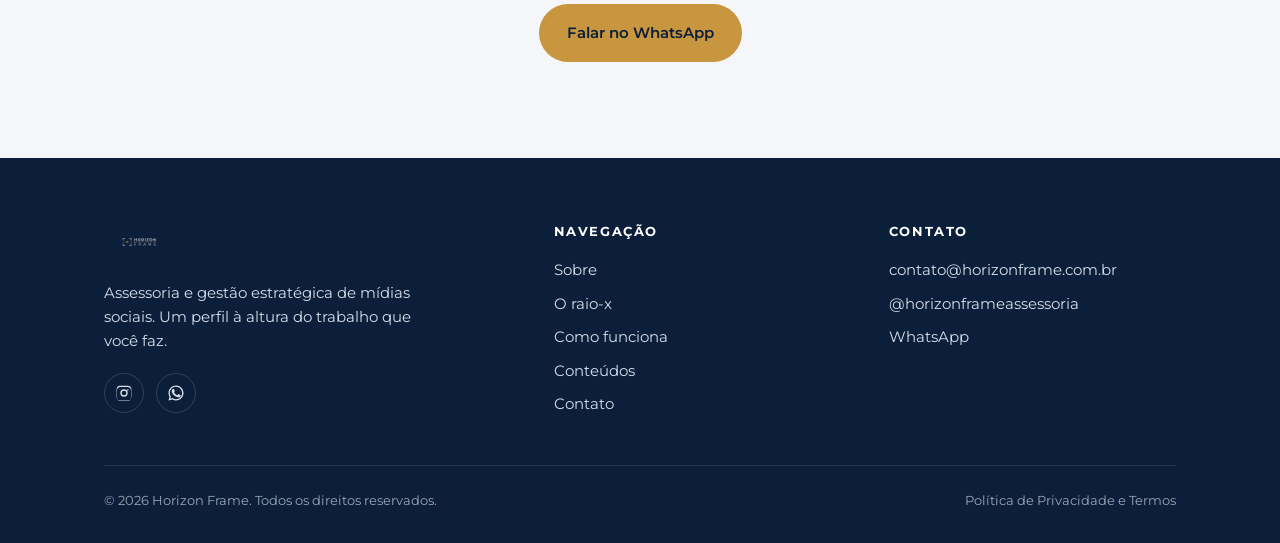
==== commit b6c14da6: "Update index.html" ====
--- a/index.html
+++ b/index.html
@@ -6,7 +6,7 @@
   <title>Horizon Frame | Assessoria e gestão estratégica de mídias sociais</title>
   <meta name="description" content="Assessoria e gestão estratégica de mídias sociais. Analisamos seu perfil, valorizamos seus pontos fortes e indicamos os ajustes que fazem diferença." />
 
-  <!-- Favicon usando o símbolo em fundo claro -->
+  <!-- Favicon -->
   <link rel="icon" type="image/png" href="simbolo-claro.png" />
 
   <!-- Fontes -->
@@ -30,7 +30,7 @@
       --line:        #DDE3EC;
 
       --font: 'Montserrat', system-ui, -apple-system, sans-serif;
-      --radius: 12px;
+      --radius: 16px;
       --max-width: 1120px;
     }
 
@@ -85,7 +85,7 @@
     .header-inner {
       display: flex; align-items: center; justify-content: space-between; height: 80px;
     }
-    .logo img { height: 44px; width: auto; }
+    .logo img { height: 40px; width: auto; object-fit: contain; }
     
     .nav { display: flex; align-items: center; gap: 28px; }
     .nav a { font-size: 0.92rem; font-weight: 500; color: var(--text-sec); transition: color 0.2s; }
@@ -121,12 +121,19 @@
     
     .hero-visual { display: flex; justify-content: center; align-items: center; }
     /* Imagem vertical no Hero */
-    .hero-visual img { width: 100%; max-width: 320px; border-radius: 20px; box-shadow: 0 20px 40px rgba(0,0,0,0.3); }
+    .hero-visual img { 
+      width: 100%; 
+      max-width: 320px; 
+      border-radius: var(--radius); 
+      box-shadow: 0 20px 40px rgba(0,0,0,0.3); 
+      object-fit: cover;
+    }
 
     @media (max-width: 860px) {
-      .hero-inner { grid-template-columns: 1fr; gap: 40px; }
+      .hero-inner { grid-template-columns: 1fr; gap: 40px; text-align: center; }
       .hero-visual { order: -1; }
       .hero-visual img { max-width: 220px; }
+      .hero-actions { justify-content: center; }
     }
 
     /* Faixa de Prova */
@@ -147,7 +154,13 @@
     }
     .about .link-gold:hover { gap: 14px; }
     /* Imagem quadrada clara no Sobre */
-    .about-visual img { width: 100%; border-radius: var(--radius); box-shadow: 0 10px 30px rgba(11,31,58,0.05); }
+    .about-visual img { 
+      width: 100%; 
+      border-radius: var(--radius); 
+      box-shadow: 0 10px 30px rgba(11,31,58,0.08); 
+      background: var(--bg-light);
+      padding: 20px;
+    }
     @media (max-width: 860px) { .about-inner { grid-template-columns: 1fr; gap: 36px; } }
 
     /* Raio-X */
@@ -163,7 +176,14 @@
     .card p { color: var(--text-on-navy); font-size: 0.96rem; }
 
     /* Imagem vertical escura no Raio-X */
-    .service-visual img { width: 100%; max-width: 340px; border-radius: 20px; margin: 0 auto; box-shadow: 0 20px 40px rgba(0,0,0,0.3); }
+    .service-visual img { 
+      width: 100%; 
+      max-width: 340px; 
+      border-radius: var(--radius); 
+      margin: 0 auto; 
+      box-shadow: 0 20px 40px rgba(0,0,0,0.3); 
+      object-fit: cover;
+    }
     @media (max-width: 860px) { .service-inner { grid-template-columns: 1fr; } .service-visual { order: -1; margin-bottom: 40px; } }
 
     /* Como funciona */
@@ -194,8 +214,8 @@
       background-image: url("data:image/svg+xml,%3Csvg xmlns='http://www.w3.org/2000/svg' viewBox='0 0 24 24' fill='none' stroke='%230B1F3A' stroke-width='3.5' stroke-linecap='round' stroke-linejoin='round'%3E%3Cpolyline points='20 6 9 17 4 12'/%3E%3C/svg%3E");
       background-size: 14px; background-position: center; background-repeat: no-repeat;
     }
-    .deliver-note { background: var(--bg-light); border-radius: var(--radius); padding: 28px; border-left: 4px solid var(--gold); font-size: 0.94rem; }
-    .deliver-note strong { color: var(--navy); display: block; margin-bottom: 6px; }
+    .deliver-note { background: var(--bg-light); border-radius: var(--radius); padding: 32px; border-left: 4px solid var(--gold); font-size: 0.94rem; }
+    .deliver-note strong { color: var(--navy); display: block; margin-bottom: 6px; font-size: 1.1rem; }
     @media (max-width: 860px) { .deliver-inner { grid-template-columns: 1fr; gap: 36px; } }
 
     /* Conteúdos */
@@ -216,7 +236,7 @@
     /* CTA Final */
     .final-cta { background: var(--bg-light); text-align: center; padding: 96px 0; }
     /* Imagem quadrada escura no CTA */
-    .final-cta img { width: 100px; margin: 0 auto 32px; border-radius: 20px; box-shadow: 0 10px 20px rgba(11,31,58,0.1); }
+    .final-cta img { width: 120px; margin: 0 auto 32px; border-radius: var(--radius); box-shadow: 0 10px 20px rgba(11,31,58,0.1); }
     .final-cta h2 { color: var(--navy); max-width: 22ch; margin: 0 auto 16px; }
     .final-cta p { max-width: 50ch; margin: 0 auto 32px; }
 
@@ -224,7 +244,7 @@
     .footer { background: var(--navy); color: var(--text-on-navy); padding: 64px 0 32px; font-size: 0.92rem; }
     .footer-grid { display: grid; grid-template-columns: 1.4fr 1fr 1fr; gap: 48px; margin-bottom: 48px; }
     .footer h4 { color: var(--white); font-size: 0.8rem; font-weight: 700; letter-spacing: 0.12em; text-transform: uppercase; margin-bottom: 16px; }
-    .footer-logo img { height: 48px; width: auto; margin-bottom: 20px; }
+    .footer-logo img { height: 40px; width: auto; margin-bottom: 20px; }
     .footer p { max-width: 34ch; margin-bottom: 20px; }
     .footer ul { list-style: none; display: grid; gap: 10px; }
     .footer a { transition: color 0.2s; }
@@ -264,7 +284,6 @@
   <header class="header">
     <div class="container header-inner">
       <a href="#" class="logo" aria-label="Horizon Frame — página inicial">
-        <!-- Usando a Imagem 1: Logo Horizontal -->
         <img src="logo-horizontal.png" alt="Horizon Frame" />
       </a>
 
@@ -276,7 +295,6 @@
         <a href="#contato">Contato</a>
       </nav>
 
-      <!-- TROCAR PELO NÚMERO REAL -->
       <a href="https://wa.me/5500000000000?text=Ol%C3%A1!%20Vim%20pelo%20site%20e%20quero%20saber%20mais%20sobre%20o%20raio-x%20do%20perfil." class="btn btn-primary" target="_blank" rel="noopener">Falar no WhatsApp</a>
 
       <button class="menu-toggle" aria-label="Abrir menu" aria-expanded="false" onclick="toggleMenu(this)">
@@ -294,13 +312,12 @@
           <h1>Seu trabalho é bom. <em>Seu perfil precisa mostrar isso.</em></h1>
           <p>Analisamos, orientamos e organizamos o conteúdo para que a sua marca seja vista com todo o seu valor.</p>
           <div class="hero-actions">
-            <!-- TROCAR PELO NÚMERO REAL -->
             <a href="https://wa.me/5500000000000?text=Ol%C3%A1!%20Vim%20pelo%20site%20e%20quero%20o%20raio-x%20do%20meu%20perfil." class="btn btn-primary" target="_blank" rel="noopener">Quero o raio-x do meu perfil</a>
             <a href="#conteudos" class="btn btn-outline">Ver conteúdos</a>
           </div>
         </div>
         <div class="hero-visual">
-          <!-- Usando a Imagem 2: Logo Vertical -->
+          <!-- Logo Vertical no Hero -->
           <img src="logo-vertical.png" alt="Horizon Frame" />
         </div>
       </div>
@@ -319,7 +336,7 @@
     <section class="about" id="sobre">
       <div class="container about-inner">
         <div class="about-visual">
-          <!-- Usando a Imagem 3: Símbolo Fundo Claro -->
+          <!-- Símbolo Claro no Sobre -->
           <img src="simbolo-claro.png" alt="Símbolo Horizon Frame" />
         </div>
         <div>
@@ -327,7 +344,7 @@
           <h2>Prazer, Horizon Frame.</h2>
           <p>Ajudamos profissionais e negócios que fazem um trabalho de qualidade a ter um perfil à altura dele.</p>
           <p>Analisamos, orientamos e organizamos o conteúdo para que a sua marca seja vista com todo o seu valor.</p>
-          <a href="#raio-x" class="link-gold">Conheça o raio-x <span aria-hidden="true">→</span></a>
+          <a href="raio-x.html" class="link-gold">Conheça o raio-x <span aria-hidden="true">→</span></a>
         </div>
       </div>
     </section>
@@ -357,8 +374,8 @@
         </div>
         
         <div class="service-visual">
-          <!-- Usando a Imagem 4: Símbolo em pé (Stories) -->
-          <img src="simbolo-stories.png" alt="Horizon Frame Stories" />
+          <!-- CORRIGIDO: Agora aponta para o arquivo simbolo-feed.png que você tem no GitHub -->
+          <img src="simbolo-feed.png" alt="Horizon Frame Feed" />
         </div>
       </div>
     </section>
@@ -396,7 +413,6 @@
           <strong>Sobre valores</strong>
           O pacote de serviços e os valores variam conforme o perfil e os objetivos de cada marca, e são apresentados sob consulta.
           <br><br>
-          <!-- TROCAR PELO NÚMERO REAL -->
           <a href="https://wa.me/5500000000000?text=Ol%C3%A1!%20Quero%20saber%20sobre%20o%20pacote%20e%20os%20valores." class="btn btn-primary" target="_blank" rel="noopener">Pedir uma proposta</a>
         </aside>
       </div>
@@ -416,7 +432,6 @@
           <article class="showcase-item"><span class="tag">Feed</span><span class="title">Orgulho do perfil</span></article>
         </div>
 
-        <!-- TROCAR PELO LINK REAL DO INSTAGRAM -->
         <a href="https://instagram.com/horizonframeassessoria" class="btn btn-outline" target="_blank" rel="noopener">Ver no Instagram</a>
       </div>
     </section>
@@ -424,11 +439,10 @@
     <!-- CTA FINAL -->
     <section class="final-cta" id="contato">
       <div class="container">
-        <!-- Usando a Imagem 5: Símbolo Escuro (Quadrada) -->
+        <!-- Símbolo Escuro no CTA -->
         <img src="simbolo-escuro.png" alt="Símbolo Horizon Frame" />
         <h2>Vamos dar ao seu perfil o tratamento que ele merece?</h2>
         <p>Conte um pouco sobre você e seu negócio. Respondemos em até 1 dia útil.</p>
-        <!-- TROCAR PELO NÚMERO REAL -->
         <a href="https://wa.me/5500000000000?text=Ol%C3%A1!%20Vim%20pelo%20site%20e%20quero%20falar%20com%20a%20Horizon%20Frame." class="btn btn-primary" target="_blank" rel="noopener">Falar no WhatsApp</a>
       </div>
     </section>
@@ -440,16 +454,13 @@
       <div class="footer-grid">
         <div>
           <div class="footer-logo">
-            <!-- Usando a Imagem 1 novamente: Logo Horizontal -->
             <img src="logo-horizontal.png" alt="Horizon Frame" />
           </div>
           <p>Assessoria e gestão estratégica de mídias sociais. Um perfil à altura do trabalho que você faz.</p>
           <div class="social">
-            <!-- TROCAR PELO LINK REAL DO INSTAGRAM -->
             <a href="https://instagram.com/horizonframeassessoria" target="_blank" rel="noopener" aria-label="Instagram">
               <svg viewBox="0 0 24 24" xmlns="http://www.w3.org/2000/svg"><path d="M12 2.2c3.2 0 3.6 0 4.9.1 1.2.1 1.8.3 2.2.4.6.2 1 .5 1.4.9.4.4.7.8.9 1.4.2.4.4 1 .4 2.2.1 1.3.1 1.7.1 4.9s0 3.6-.1 4.9c-.1 1.2-.3 1.8-.4 2.2-.2.6-.5 1-.9 1.4-.4.4-.8.7-1.4.9-.4.2-1 .4-2.2.4-1.3.1-1.7.1-4.9.1s-3.6 0-4.9-.1c-1.2-.1-1.8-.3-2.2-.4-.6-.2-1-.5-1.4-.9-.4-.4-.7-.8-.9-1.4-.2-.4-.4-1-.4-2.2-.1-1.3-.1-1.7-.1-4.9s0-3.6.1-4.9c.1-1.2.3-1.8.4-2.2.2-.6.5-1 .9-1.4.4-.4.8-.7 1.4-.9.4-.2 1-.4 2.2-.4 1.3-.1 1.7-.1 4.9-.1zm0 1.8c-3.1 0-3.5 0-4.7.1-1.1.1-1.7.2-2.1.4-.5.2-.9.4-1.3.8-.4.4-.6.8-.8 1.3-.2.4-.3 1-.4 2.1-.1 1.2-.1 1.6-.1 4.7s0 3.5.1 4.7c.1 1.1.2 1.7.4 2.1.2.5.4.9.8 1.3.4.4.8.6 1.3.8.4.2 1 .3 2.1.4 1.2.1 1.6.1 4.7.1s3.5 0 4.7-.1c1.1-.1 1.7-.2 2.1-.4.5-.2.9-.4 1.3-.8.4-.4.6-.8.8-1.3.2-.4.3-1 .4-2.1.1-1.2.1-1.6.1-4.7s0-3.5-.1-4.7c-.1-1.1-.2-1.7-.4-2.1-.2-.5-.4-.9-.8-1.3-.4-.4-.8-.6-1.3-.8-.4-.2-1-.3-2.1-.4-1.2-.1-1.6-.1-4.7-.1zm0 3.1a4.9 4.9 0 1 1 0 9.8 4.9 4.9 0 0 1 0-9.8zm0 1.8a3.1 3.1 0 1 0 0 6.2 3.1 3.1 0 0 0 0-6.2zm5.1-2a1.1 1.1 0 1 1 0 2.2 1.1 1.1 0 0 1 0-2.2z"/></svg>
             </a>
-            <!-- TROCAR PELO NÚMERO REAL -->
             <a href="https://wa.me/5500000000000" target="_blank" rel="noopener" aria-label="WhatsApp">
               <svg viewBox="0 0 24 24" xmlns="http://www.w3.org/2000/svg"><path d="M17.5 14.4c-.3-.1-1.7-.8-1.9-.9-.3-.1-.5-.1-.7.1-.2.3-.7.9-.9 1.1-.2.2-.3.2-.6.1-.3-.1-1.2-.4-2.3-1.4-.8-.8-1.4-1.7-1.6-2-.2-.3 0-.4.1-.6.1-.1.3-.3.4-.5.1-.2.2-.3.3-.5.1-.2 0-.4 0-.5 0-.1-.7-1.6-.9-2.2-.2-.6-.5-.5-.7-.5-.2 0-.4 0-.6 0-.2 0-.5.1-.8.4-.3.3-1.1 1-1.1 2.5s1.1 2.9 1.2 3.1c.1.2 2.1 3.2 5.1 4.5.7.3 1.3.5 1.7.6.7.2 1.4.2 1.9.1.6-.1 1.7-.7 1.9-1.4.2-.7.2-1.3.2-1.4-.1-.1-.3-.2-.6-.3zM12 2C6.5 2 2 6.5 2 12c0 1.8.5 3.4 1.3 4.9L2 22l5.3-1.3c1.4.7 3 1.2 4.7 1.2 5.5 0 10-4.5 10-10S17.5 2 12 2zm0 18.2c-1.5 0-3-.4-4.2-1.2l-.3-.2-3.1.8.8-3-.2-.3c-.8-1.3-1.3-2.8-1.3-4.4 0-4.6 3.7-8.2 8.2-8.2 4.6 0 8.2 3.7 8.2 8.2 0 4.6-3.7 8.3-8.1 8.3z"/></svg>
             </a>
@@ -460,7 +471,7 @@
           <h4>Navegação</h4>
           <ul>
             <li><a href="#sobre">Sobre</a></li>
-            <li><a href="#raio-x">O raio-x</a></li>
+            <li><a href="raio-x.html">O raio-x</a></li>
             <li><a href="#como-funciona">Como funciona</a></li>
             <li><a href="#conteudos">Conteúdos</a></li>
             <li><a href="#contato">Contato</a></li>
@@ -470,11 +481,8 @@
         <div>
           <h4>Contato</h4>
           <ul>
-            <!-- TROCAR PELO E-MAIL REAL -->
             <li><a href="mailto:contato@horizonframe.com.br">contato@horizonframe.com.br</a></li>
-            <!-- TROCAR PELO @ REAL -->
             <li><a href="https://instagram.com/horizonframeassessoria" target="_blank" rel="noopener">@horizonframeassessoria</a></li>
-            <!-- TROCAR PELO NÚMERO REAL -->
             <li><a href="https://wa.me/5500000000000" target="_blank" rel="noopener">WhatsApp</a></li>
           </ul>
         </div>
@@ -490,7 +498,6 @@
   </footer>
 
   <!-- BOTÃO FLUTUANTE WHATSAPP -->
-  <!-- TROCAR PELO NÚMERO REAL -->
   <a href="https://wa.me/5500000000000?text=Ol%C3%A1!%20Vim%20pelo%20site." class="whatsapp-float" target="_blank" rel="noopener" aria-label="Falar no WhatsApp">
     <svg viewBox="0 0 24 24" xmlns="http://www.w3.org/2000/svg"><path d="M17.5 14.4c-.3-.1-1.7-.8-1.9-.9-.3-.1-.5-.1-.7.1-.2.3-.7.9-.9 1.1-.2.2-.3.2-.6.1-.3-.1-1.2-.4-2.3-1.4-.8-.8-1.4-1.7-1.6-2-.2-.3 0-.4.1-.6.1-.1.3-.3.4-.5.1-.2.2-.3.3-.5.1-.2 0-.4 0-.5 0-.1-.7-1.6-.9-2.2-.2-.6-.5-.5-.7-.5-.2 0-.4 0-.6 0-.2 0-.5.1-.8.4-.3.3-1.1 1-1.1 2.5s1.1 2.9 1.2 3.1c.1.2 2.1 3.2 5.1 4.5.7.3 1.3.5 1.7.6.7.2 1.4.2 1.9.1.6-.1 1.7-.7 1.9-1.4.2-.7.2-1.3.2-1.4-.1-.1-.3-.2-.6-.3zM12 2C6.5 2 2 6.5 2 12c0 1.8.5 3.4 1.3 4.9L2 22l5.3-1.3c1.4.7 3 1.2 4.7 1.2 5.5 0 10-4.5 10-10S17.5 2 12 2zm0 18.2c-1.5 0-3-.4-4.2-1.2l-.3-.2-3.1.8.8-3-.2-.3c-.8-1.3-1.3-2.8-1.3-4.4 0-4.6 3.7-8.2 8.2-8.2 4.6 0 8.2 3.7 8.2 8.2 0 4.6-3.7 8.3-8.1 8.3z"/></svg>
   </a>
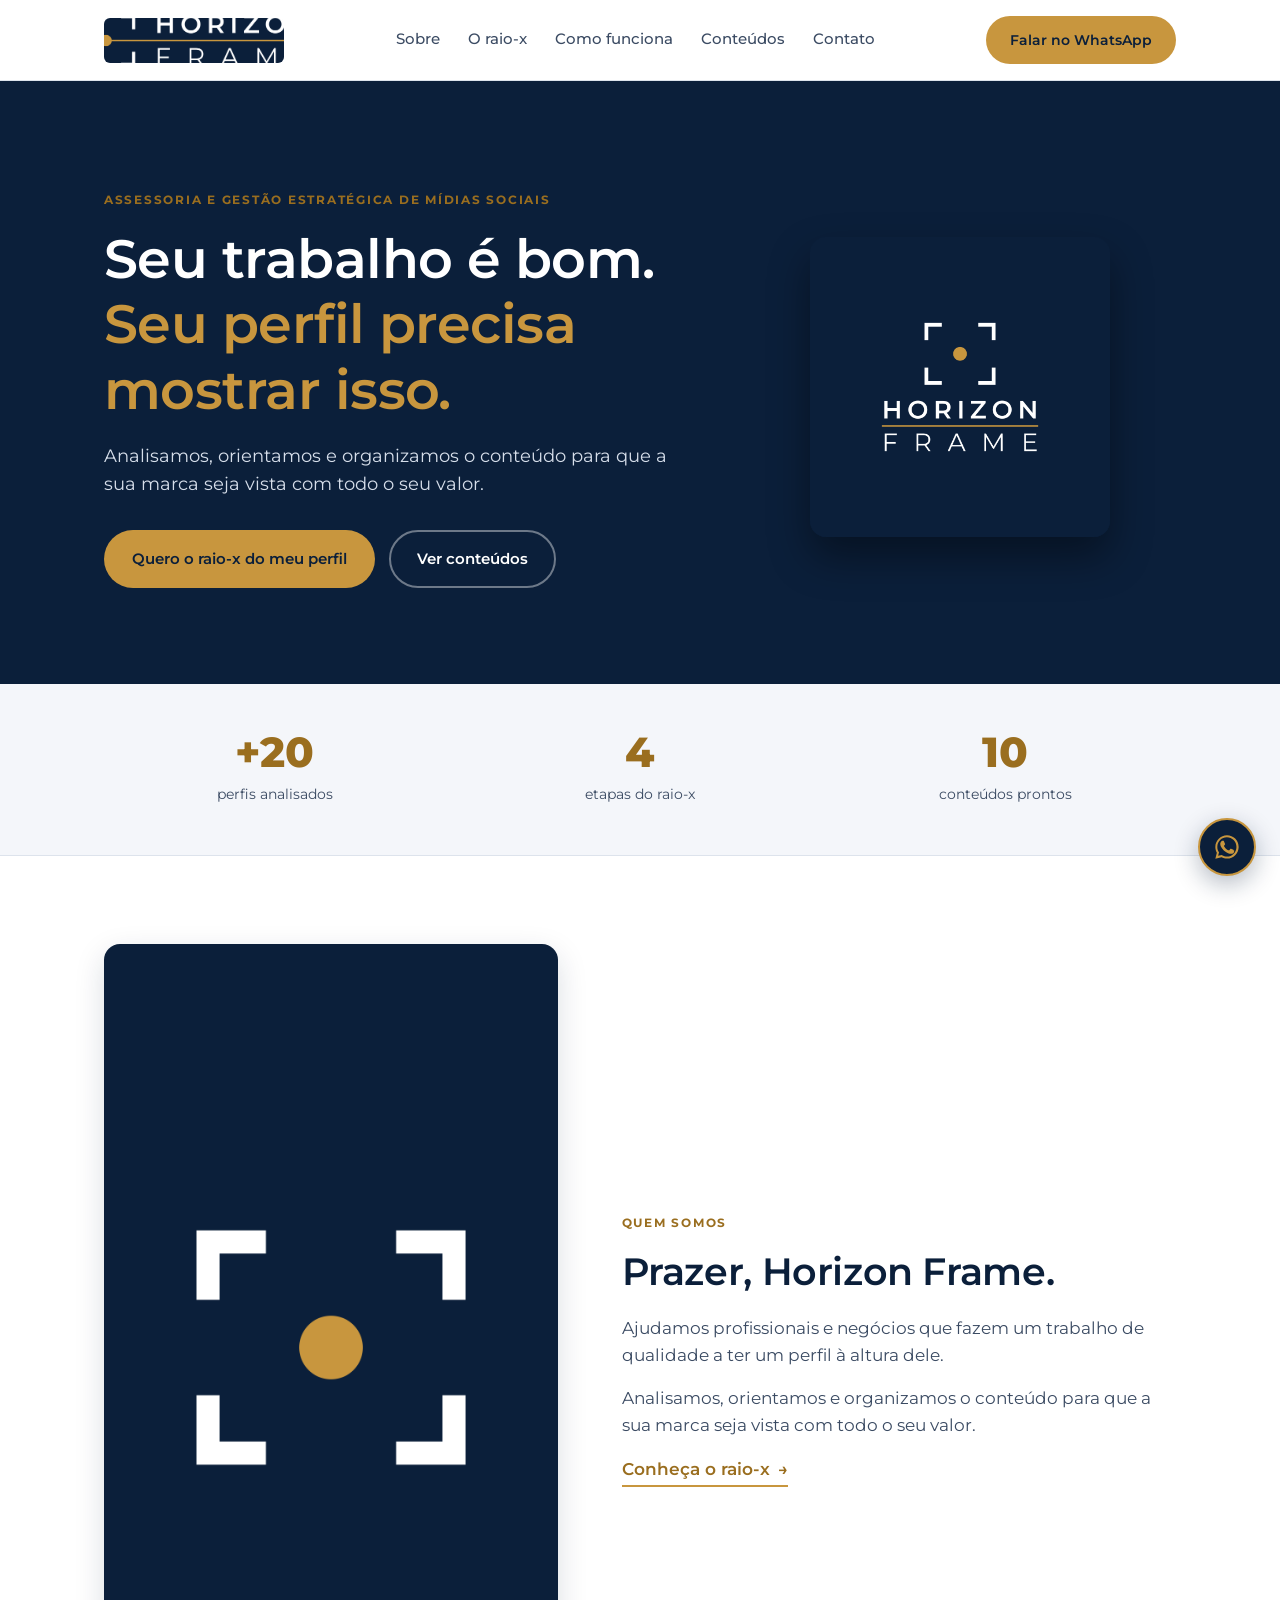
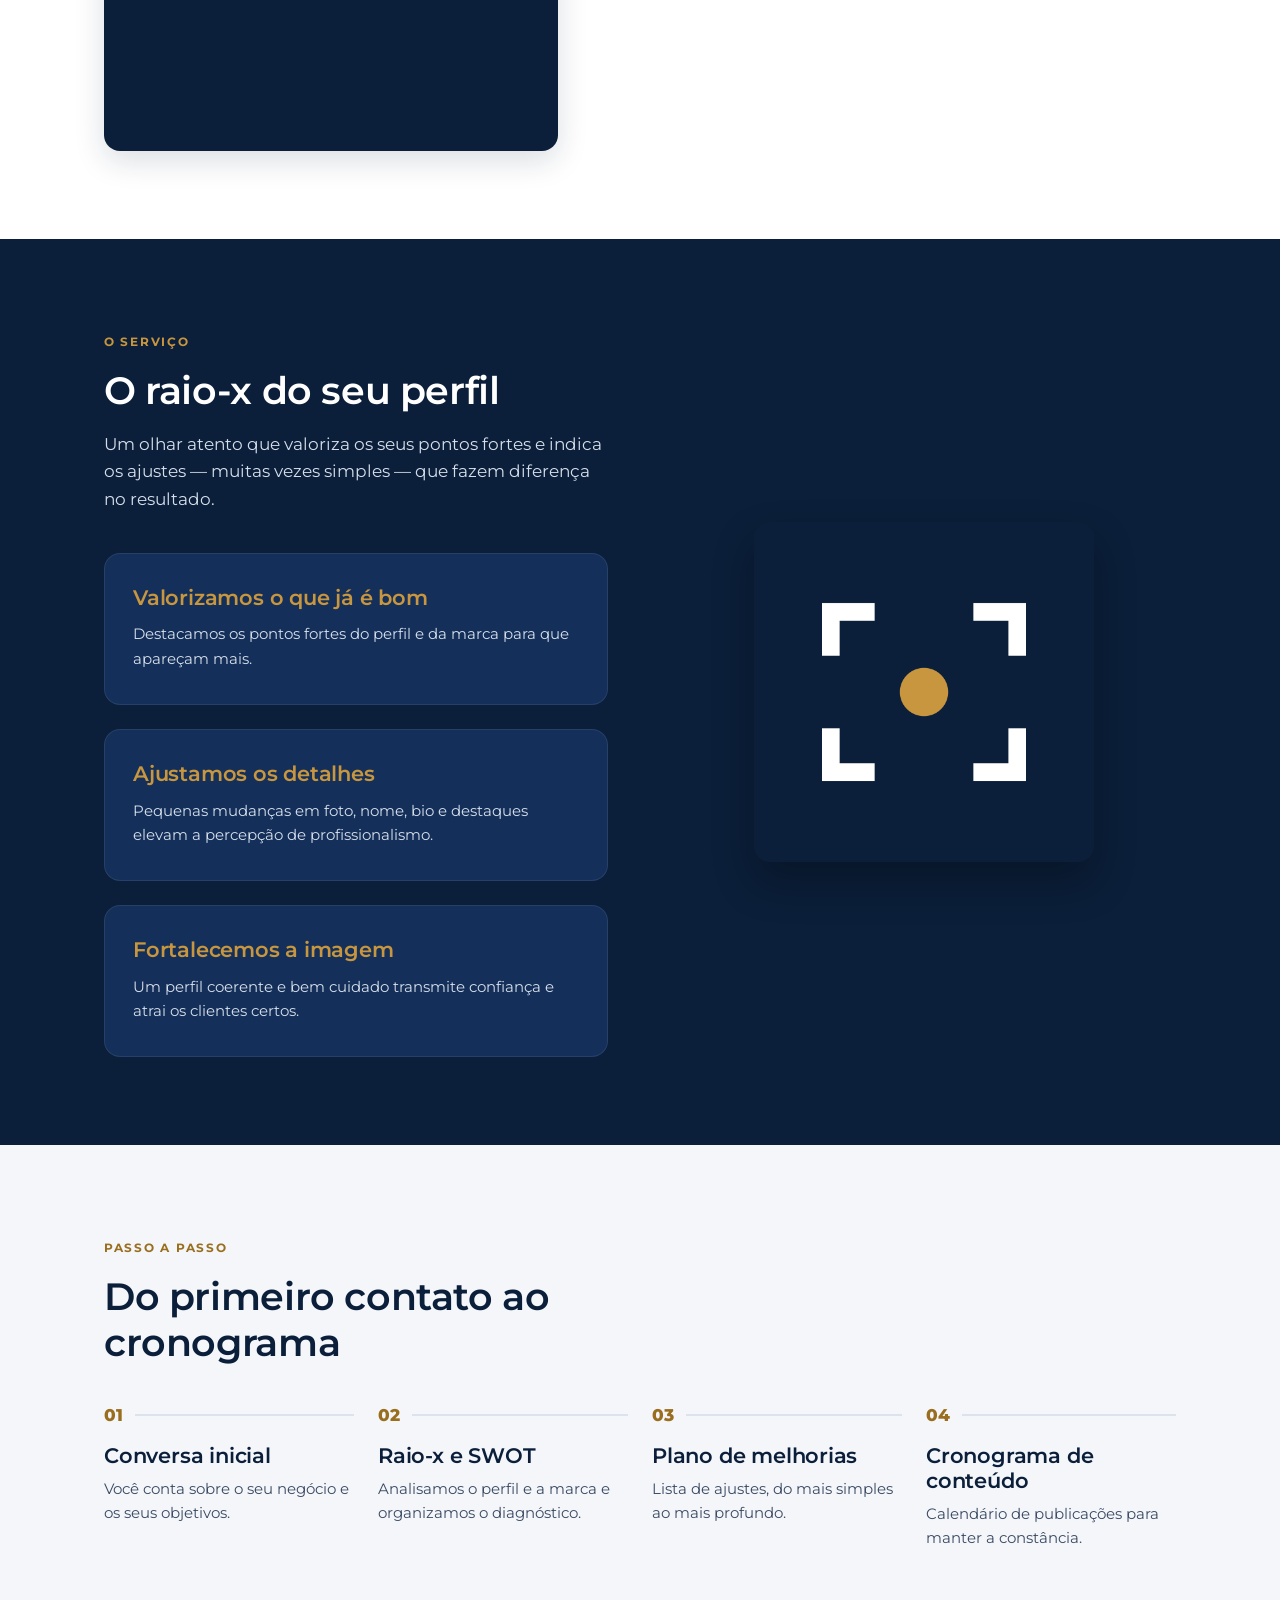
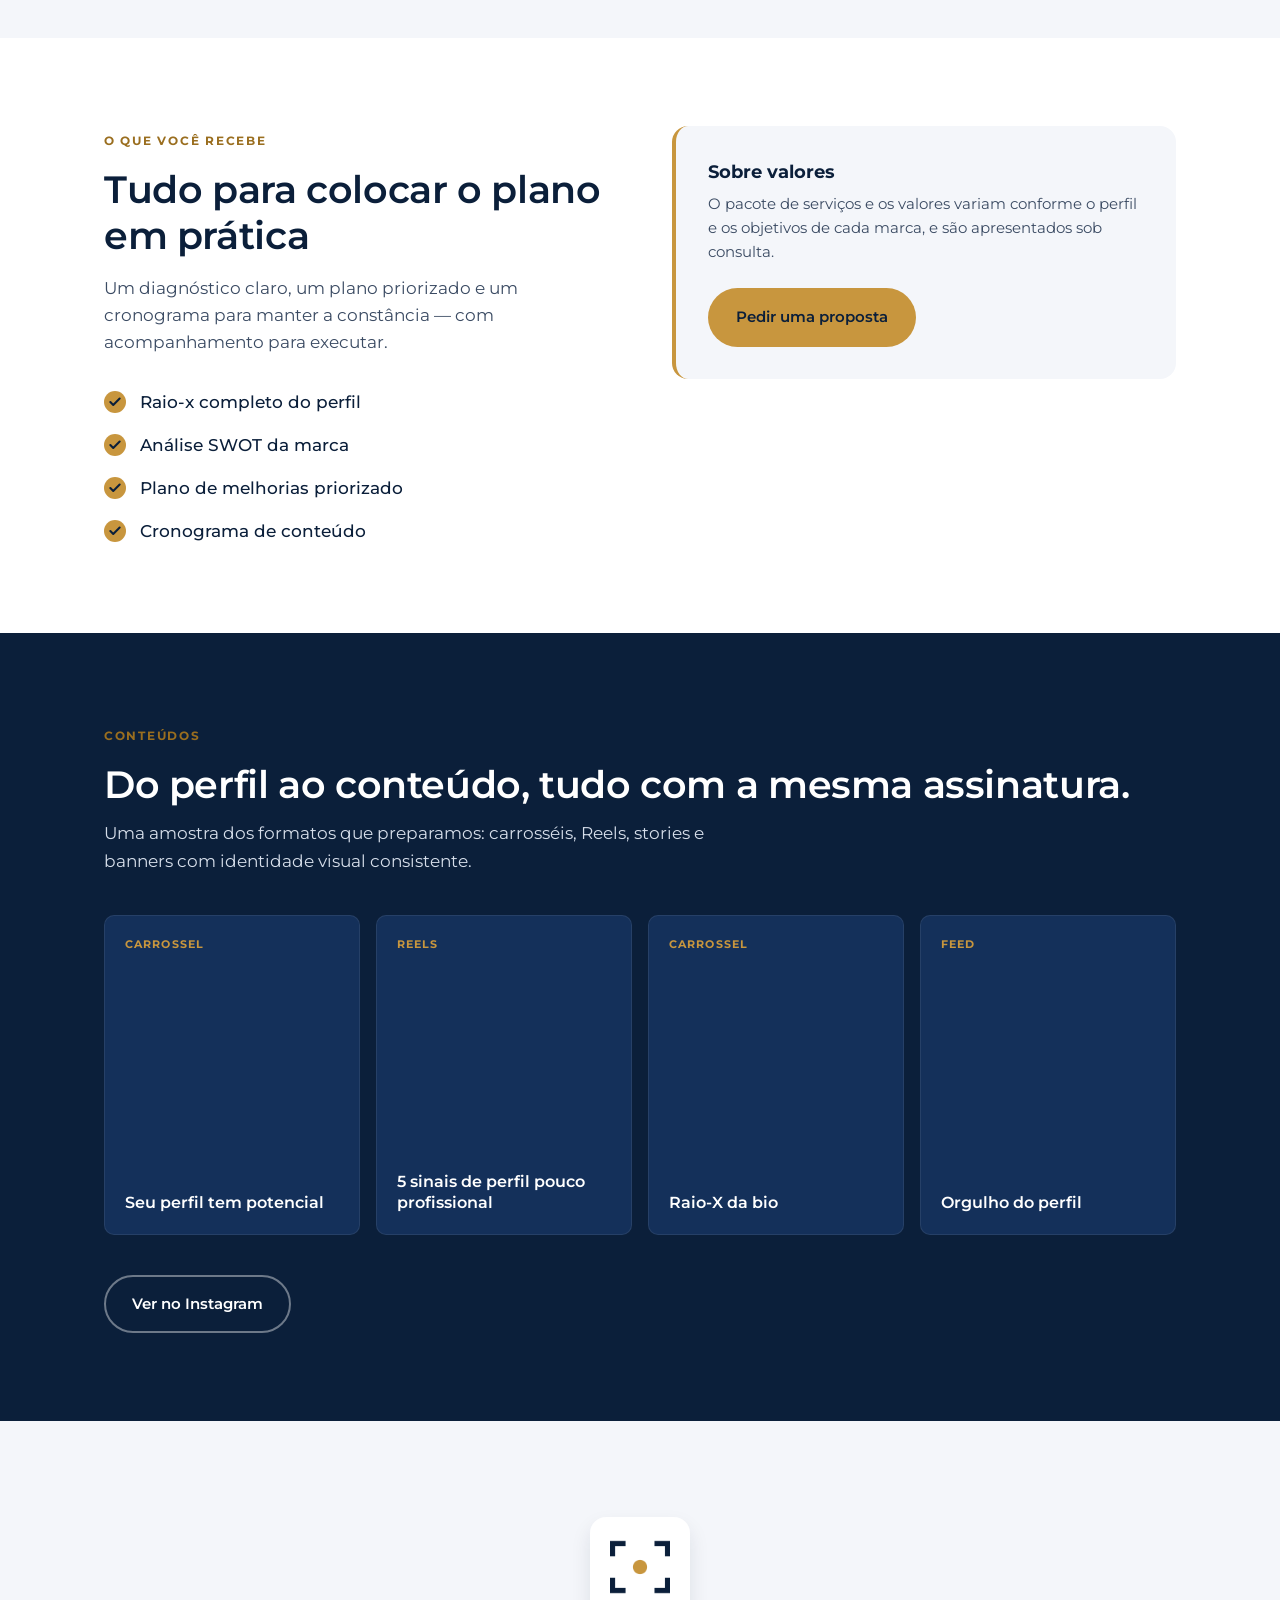
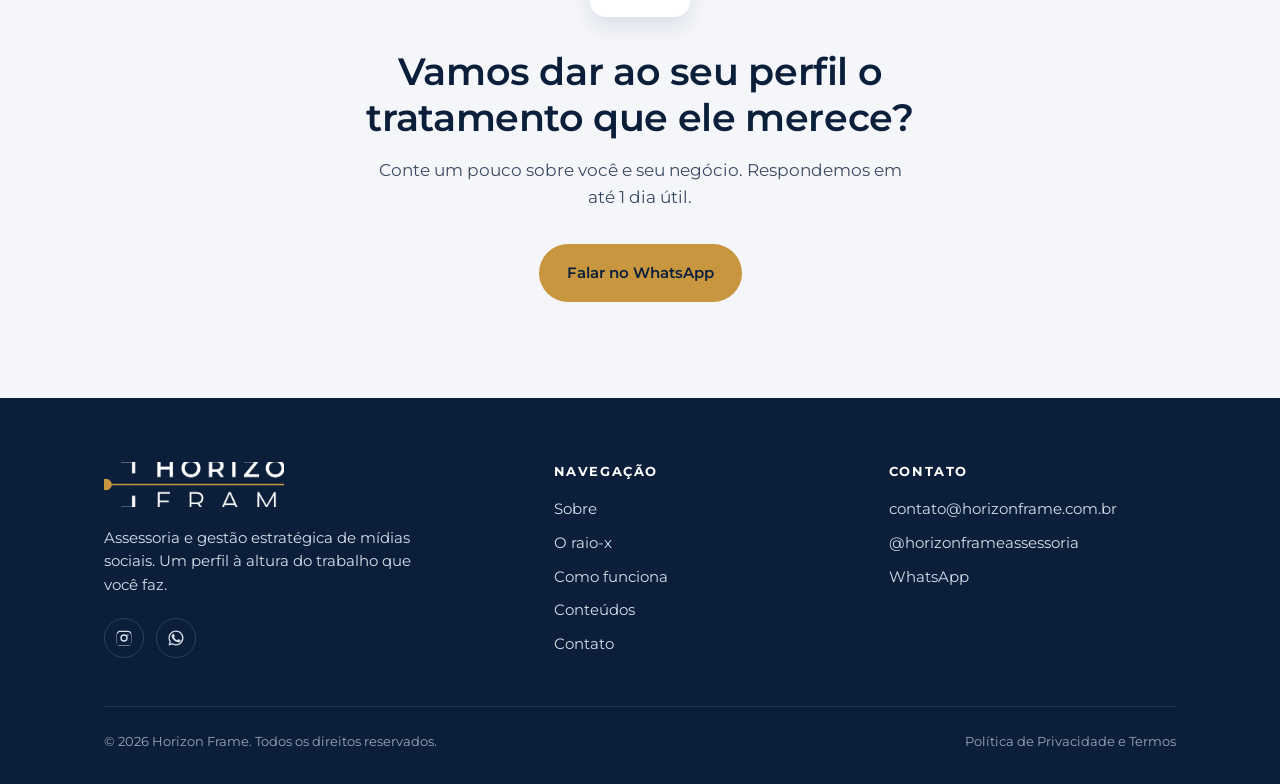
==== commit 44eda854: "Update index.html" ====
--- a/index.html
+++ b/index.html
@@ -6,29 +6,23 @@
   <title>Horizon Frame | Assessoria e gestão estratégica de mídias sociais</title>
   <meta name="description" content="Assessoria e gestão estratégica de mídias sociais. Analisamos seu perfil, valorizamos seus pontos fortes e indicamos os ajustes que fazem diferença." />
 
-  <!-- Favicon -->
   <link rel="icon" type="image/png" href="simbolo-claro.png" />
 
-  <!-- Fontes -->
   <link rel="preconnect" href="https://fonts.googleapis.com" />
   <link rel="preconnect" href="https://fonts.gstatic.com" crossorigin />
   <link href="https://fonts.googleapis.com/css2?family=Montserrat:wght@400;500;600;700;800&display=swap" rel="stylesheet" />
 
   <style>
-    /* ============================================
-       TOKENS DA MARCA — Horizon Frame
-       ============================================ */
     :root {
-      --navy:        #0B1F3A;
-      --gold:        #C8963E;
-      --gold-dark:   #9A6E1F;
-      --white:       #FFFFFF;
-      --bg-light:    #F4F6FA;
-      --text-sec:    #3B4B63;
-      --text-on-navy:#D6DEEA;
-      --navy-aux:    #14305A;
-      --line:        #DDE3EC;
-
+      --navy: #0B1F3A;
+      --gold: #C8963E;
+      --gold-dark: #9A6E1F;
+      --white: #FFFFFF;
+      --bg-light: #F4F6FA;
+      --text-sec: #3B4B63;
+      --text-on-navy: #D6DEEA;
+      --navy-aux: #14305A;
+      --line: #DDE3EC;
       --font: 'Montserrat', system-ui, -apple-system, sans-serif;
       --radius: 16px;
       --max-width: 1120px;
@@ -57,7 +51,6 @@
     section { padding: 88px 0; }
     @media (max-width: 640px) { section { padding: 56px 0; } }
 
-    /* Botões */
     .btn {
       display: inline-flex; align-items: center; gap: 8px;
       font-family: var(--font); font-weight: 600; font-size: 0.95rem;
@@ -76,7 +69,7 @@
     }
     .on-navy .eyebrow { color: var(--gold); }
 
-    /* Header */
+    /* --- HEADER --- */
     .header {
       position: sticky; top: 0; z-index: 100;
       background: rgba(255,255,255,0.96); backdrop-filter: blur(10px);
@@ -85,7 +78,18 @@
     .header-inner {
       display: flex; align-items: center; justify-content: space-between; height: 80px;
     }
-    .logo img { height: 40px; width: auto; object-fit: contain; }
+    
+    /* TRUQUE DE CSS: Exibe a imagem horizontal como background para ignorar o padding e mostrar o logo legível */
+    .logo-header {
+      display: block;
+      width: 180px;
+      height: 45px;
+      background-image: url('logo-horizontal.png');
+      background-size: 280%; /* Aumenta o zoom para focar no logo */
+      background-position: center; /* Centraliza o logo */
+      background-repeat: no-repeat;
+      border-radius: 6px;
+    }
     
     .nav { display: flex; align-items: center; gap: 28px; }
     .nav a { font-size: 0.92rem; font-weight: 500; color: var(--text-sec); transition: color 0.2s; }
@@ -105,12 +109,8 @@
       }
     }
 
-    /* Hero */
+    /* --- HERO --- */
     .hero { background: var(--navy); color: var(--white); padding: 104px 0 96px; position: relative; overflow: hidden; }
-    .hero::after {
-      content: ""; position: absolute; right: -120px; top: -80px;
-      width: 480px; height: 480px; border: 60px solid rgba(255,255,255,0.03); border-radius: 40px; pointer-events: none;
-    }
     .hero-inner {
       display: grid; grid-template-columns: 1.15fr 0.85fr; gap: 56px; align-items: center; position: relative; z-index: 1;
     }
@@ -120,12 +120,14 @@
     .hero-actions { display: flex; flex-wrap: wrap; gap: 14px; }
     
     .hero-visual { display: flex; justify-content: center; align-items: center; }
-    /* Imagem vertical no Hero */
+    
+    /* Ajuste da Logo Vertical no Hero */
     .hero-visual img { 
       width: 100%; 
-      max-width: 320px; 
+      max-width: 300px; 
       border-radius: var(--radius); 
-      box-shadow: 0 20px 40px rgba(0,0,0,0.3); 
+      /* Como a imagem tem um fundo azul embutido, o box-shadow ajuda a destacá-la */
+      box-shadow: 0 20px 40px rgba(0,0,0,0.4); 
       object-fit: cover;
     }
 
@@ -136,14 +138,14 @@
       .hero-actions { justify-content: center; }
     }
 
-    /* Faixa de Prova */
+    /* --- PROVA --- */
     .proof { background: var(--bg-light); padding: 48px 0; border-bottom: 1px solid var(--line); }
     .proof-grid { display: grid; grid-template-columns: repeat(3, 1fr); gap: 24px; text-align: center; }
     .proof-item strong { display: block; font-weight: 800; font-size: clamp(1.8rem, 4vw, 2.6rem); color: var(--gold-dark); line-height: 1; margin-bottom: 6px; }
     .proof-item span { font-size: 0.9rem; color: var(--text-sec); }
     @media (max-width: 640px) { .proof-grid { grid-template-columns: 1fr; gap: 28px; } }
 
-    /* Sobre */
+    /* --- SOBRE --- */
     .about { background: var(--white); }
     .about-inner { display: grid; grid-template-columns: 0.9fr 1.1fr; gap: 64px; align-items: center; }
     .about h2 { color: var(--navy); margin-bottom: 20px; }
@@ -153,17 +155,16 @@
       color: var(--gold-dark); border-bottom: 2px solid var(--gold); padding-bottom: 2px; transition: gap 0.2s;
     }
     .about .link-gold:hover { gap: 14px; }
-    /* Imagem quadrada clara no Sobre */
+    
+    /* Ajuste do Símbolo Escuro no Sobre */
     .about-visual img { 
       width: 100%; 
       border-radius: var(--radius); 
-      box-shadow: 0 10px 30px rgba(11,31,58,0.08); 
-      background: var(--bg-light);
-      padding: 20px;
+      box-shadow: 0 10px 30px rgba(11,31,58,0.15); 
     }
     @media (max-width: 860px) { .about-inner { grid-template-columns: 1fr; gap: 36px; } }
 
-    /* Raio-X */
+    /* --- RAIO-X --- */
     .service { background: var(--navy); color: var(--white); }
     .service-inner { display: grid; grid-template-columns: 1fr 1fr; gap: 64px; align-items: center; }
     .service h2 { color: var(--white); margin-bottom: 16px; }
@@ -175,18 +176,17 @@
     .card h3 { color: var(--gold); margin-bottom: 12px; font-weight: 600; }
     .card p { color: var(--text-on-navy); font-size: 0.96rem; }
 
-    /* Imagem vertical escura no Raio-X */
+    /* Ajuste do Símbolo Feed no Raio-X */
     .service-visual img { 
       width: 100%; 
       max-width: 340px; 
       border-radius: var(--radius); 
       margin: 0 auto; 
       box-shadow: 0 20px 40px rgba(0,0,0,0.3); 
-      object-fit: cover;
     }
     @media (max-width: 860px) { .service-inner { grid-template-columns: 1fr; } .service-visual { order: -1; margin-bottom: 40px; } }
 
-    /* Como funciona */
+    /* --- COMO FUNCIONA --- */
     .how { background: var(--bg-light); }
     .how h2 { color: var(--navy); margin-bottom: 48px; max-width: 20ch; }
     .steps { display: grid; grid-template-columns: repeat(4, 1fr); gap: 24px; counter-reset: step; }
@@ -201,7 +201,7 @@
     @media (max-width: 860px) { .steps { grid-template-columns: 1fr 1fr; } }
     @media (max-width: 520px) { .steps { grid-template-columns: 1fr; gap: 36px; } }
 
-    /* O que você recebe */
+    /* --- ENTREGÁVEIS --- */
     .deliver { background: var(--white); }
     .deliver-inner { display: grid; grid-template-columns: 1fr 1fr; gap: 64px; align-items: start; }
     .deliver h2 { color: var(--navy); margin-bottom: 16px; }
@@ -218,7 +218,7 @@
     .deliver-note strong { color: var(--navy); display: block; margin-bottom: 6px; font-size: 1.1rem; }
     @media (max-width: 860px) { .deliver-inner { grid-template-columns: 1fr; gap: 36px; } }
 
-    /* Conteúdos */
+    /* --- CONTEÚDOS --- */
     .content-showcase { background: var(--navy); color: var(--white); }
     .content-showcase h2 { color: var(--white); margin-bottom: 12px; }
     .content-showcase .lead { color: var(--text-on-navy); max-width: 56ch; margin-bottom: 40px; }
@@ -233,18 +233,29 @@
     .showcase-item .title { font-weight: 600; font-size: 1rem; color: var(--white); line-height: 1.3; margin-top: auto; }
     @media (max-width: 860px) { .showcase-grid { grid-template-columns: repeat(2, 1fr); } }
 
-    /* CTA Final */
+    /* --- CTA FINAL --- */
     .final-cta { background: var(--bg-light); text-align: center; padding: 96px 0; }
-    /* Imagem quadrada escura no CTA */
-    .final-cta img { width: 120px; margin: 0 auto 32px; border-radius: var(--radius); box-shadow: 0 10px 20px rgba(11,31,58,0.1); }
+    .final-cta img { width: 100px; margin: 0 auto 32px; border-radius: var(--radius); box-shadow: 0 10px 20px rgba(11,31,58,0.1); }
     .final-cta h2 { color: var(--navy); max-width: 22ch; margin: 0 auto 16px; }
     .final-cta p { max-width: 50ch; margin: 0 auto 32px; }
 
-    /* Footer */
+    /* --- FOOTER --- */
     .footer { background: var(--navy); color: var(--text-on-navy); padding: 64px 0 32px; font-size: 0.92rem; }
     .footer-grid { display: grid; grid-template-columns: 1.4fr 1fr 1fr; gap: 48px; margin-bottom: 48px; }
     .footer h4 { color: var(--white); font-size: 0.8rem; font-weight: 700; letter-spacing: 0.12em; text-transform: uppercase; margin-bottom: 16px; }
-    .footer-logo img { height: 40px; width: auto; margin-bottom: 20px; }
+    
+    /* Reutilizando o truque de background para o logo do rodapé */
+    .logo-footer {
+      display: block;
+      width: 180px;
+      height: 45px;
+      background-image: url('logo-horizontal.png');
+      background-size: 280%; 
+      background-position: center; 
+      background-repeat: no-repeat;
+      margin-bottom: 20px;
+    }
+
     .footer p { max-width: 34ch; margin-bottom: 20px; }
     .footer ul { list-style: none; display: grid; gap: 10px; }
     .footer a { transition: color 0.2s; }
@@ -262,7 +273,7 @@
     .footer-bottom a:hover { color: var(--gold); }
     @media (max-width: 860px) { .footer-grid { grid-template-columns: 1fr; gap: 36px; } .footer-bottom { flex-direction: column; } }
 
-    /* WhatsApp Float */
+    /* --- WHATSAPP FLOAT --- */
     .whatsapp-float {
       position: fixed; bottom: 24px; right: 24px; z-index: 90; width: 58px; height: 58px;
       border-radius: 50%; background: var(--navy); border: 2px solid var(--gold);
@@ -272,10 +283,6 @@
     .whatsapp-float:hover { transform: scale(1.06); }
     .whatsapp-float svg { width: 28px; height: 28px; fill: var(--gold); }
     @media (max-width: 640px) { .whatsapp-float { bottom: 16px; right: 16px; width: 54px; height: 54px; } }
-
-    @media (prefers-reduced-motion: reduce) {
-      * { transition: none !important; animation: none !important; scroll-behavior: auto !important; }
-    }
   </style>
 </head>
 <body>
@@ -283,9 +290,7 @@
   <!-- HEADER -->
   <header class="header">
     <div class="container header-inner">
-      <a href="#" class="logo" aria-label="Horizon Frame — página inicial">
-        <img src="logo-horizontal.png" alt="Horizon Frame" />
-      </a>
+      <a href="#" class="logo-header" aria-label="Horizon Frame — página inicial"></a>
 
       <nav class="nav" id="nav">
         <a href="#sobre">Sobre</a>
@@ -295,7 +300,7 @@
         <a href="#contato">Contato</a>
       </nav>
 
-      <a href="https://wa.me/5500000000000?text=Ol%C3%A1!%20Vim%20pelo%20site%20e%20quero%20saber%20mais%20sobre%20o%20raio-x%20do%20perfil." class="btn btn-primary" target="_blank" rel="noopener">Falar no WhatsApp</a>
+      <a href="https://wa.me/5500000000000" class="btn btn-primary" target="_blank" rel="noopener">Falar no WhatsApp</a>
 
       <button class="menu-toggle" aria-label="Abrir menu" aria-expanded="false" onclick="toggleMenu(this)">
         <span></span><span></span><span></span>
@@ -312,7 +317,7 @@
           <h1>Seu trabalho é bom. <em>Seu perfil precisa mostrar isso.</em></h1>
           <p>Analisamos, orientamos e organizamos o conteúdo para que a sua marca seja vista com todo o seu valor.</p>
           <div class="hero-actions">
-            <a href="https://wa.me/5500000000000?text=Ol%C3%A1!%20Vim%20pelo%20site%20e%20quero%20o%20raio-x%20do%20meu%20perfil." class="btn btn-primary" target="_blank" rel="noopener">Quero o raio-x do meu perfil</a>
+            <a href="https://wa.me/5500000000000" class="btn btn-primary" target="_blank" rel="noopener">Quero o raio-x do meu perfil</a>
             <a href="#conteudos" class="btn btn-outline">Ver conteúdos</a>
           </div>
         </div>
@@ -323,7 +328,7 @@
       </div>
     </section>
 
-    <!-- FAIXA DE PROVA -->
+    <!-- PROVA -->
     <section class="proof" aria-label="Números da Horizon Frame">
       <div class="container proof-grid">
         <div class="proof-item"><strong>+20</strong><span>perfis analisados</span></div>
@@ -336,8 +341,8 @@
     <section class="about" id="sobre">
       <div class="container about-inner">
         <div class="about-visual">
-          <!-- Símbolo Claro no Sobre -->
-          <img src="simbolo-claro.png" alt="Símbolo Horizon Frame" />
+          <!-- Trocado para o Símbolo Escuro que tem fundo azul -->
+          <img src="simbolo-escuro.png" alt="Símbolo Horizon Frame" />
         </div>
         <div>
           <span class="eyebrow">Quem somos</span>
@@ -374,7 +379,7 @@
         </div>
         
         <div class="service-visual">
-          <!-- CORRIGIDO: Agora aponta para o arquivo simbolo-feed.png que você tem no GitHub -->
+          <!-- Símbolo Feed no Raio-X -->
           <img src="simbolo-feed.png" alt="Horizon Frame Feed" />
         </div>
       </div>
@@ -395,7 +400,7 @@
       </div>
     </section>
 
-    <!-- O QUE VOCÊ RECEBE -->
+    <!-- ENTREGÁVEIS -->
     <section class="deliver">
       <div class="container deliver-inner">
         <div>
@@ -413,7 +418,7 @@
           <strong>Sobre valores</strong>
           O pacote de serviços e os valores variam conforme o perfil e os objetivos de cada marca, e são apresentados sob consulta.
           <br><br>
-          <a href="https://wa.me/5500000000000?text=Ol%C3%A1!%20Quero%20saber%20sobre%20o%20pacote%20e%20os%20valores." class="btn btn-primary" target="_blank" rel="noopener">Pedir uma proposta</a>
+          <a href="https://wa.me/5500000000000" class="btn btn-primary" target="_blank" rel="noopener">Pedir uma proposta</a>
         </aside>
       </div>
     </section>
@@ -439,11 +444,11 @@
     <!-- CTA FINAL -->
     <section class="final-cta" id="contato">
       <div class="container">
-        <!-- Símbolo Escuro no CTA -->
-        <img src="simbolo-escuro.png" alt="Símbolo Horizon Frame" />
+        <!-- Símbolo Claro no CTA Final -->
+        <img src="simbolo-claro.png" alt="Símbolo Horizon Frame" />
         <h2>Vamos dar ao seu perfil o tratamento que ele merece?</h2>
         <p>Conte um pouco sobre você e seu negócio. Respondemos em até 1 dia útil.</p>
-        <a href="https://wa.me/5500000000000?text=Ol%C3%A1!%20Vim%20pelo%20site%20e%20quero%20falar%20com%20a%20Horizon%20Frame." class="btn btn-primary" target="_blank" rel="noopener">Falar no WhatsApp</a>
+        <a href="https://wa.me/5500000000000" class="btn btn-primary" target="_blank" rel="noopener">Falar no WhatsApp</a>
       </div>
     </section>
   </main>
@@ -453,9 +458,7 @@
     <div class="container">
       <div class="footer-grid">
         <div>
-          <div class="footer-logo">
-            <img src="logo-horizontal.png" alt="Horizon Frame" />
-          </div>
+          <div class="logo-footer"></div>
           <p>Assessoria e gestão estratégica de mídias sociais. Um perfil à altura do trabalho que você faz.</p>
           <div class="social">
             <a href="https://instagram.com/horizonframeassessoria" target="_blank" rel="noopener" aria-label="Instagram">
@@ -497,8 +500,8 @@
     </div>
   </footer>
 
-  <!-- BOTÃO FLUTUANTE WHATSAPP -->
-  <a href="https://wa.me/5500000000000?text=Ol%C3%A1!%20Vim%20pelo%20site." class="whatsapp-float" target="_blank" rel="noopener" aria-label="Falar no WhatsApp">
+  <!-- WHATSAPP FLOAT -->
+  <a href="https://wa.me/5500000000000" class="whatsapp-float" target="_blank" rel="noopener" aria-label="Falar no WhatsApp">
     <svg viewBox="0 0 24 24" xmlns="http://www.w3.org/2000/svg"><path d="M17.5 14.4c-.3-.1-1.7-.8-1.9-.9-.3-.1-.5-.1-.7.1-.2.3-.7.9-.9 1.1-.2.2-.3.2-.6.1-.3-.1-1.2-.4-2.3-1.4-.8-.8-1.4-1.7-1.6-2-.2-.3 0-.4.1-.6.1-.1.3-.3.4-.5.1-.2.2-.3.3-.5.1-.2 0-.4 0-.5 0-.1-.7-1.6-.9-2.2-.2-.6-.5-.5-.7-.5-.2 0-.4 0-.6 0-.2 0-.5.1-.8.4-.3.3-1.1 1-1.1 2.5s1.1 2.9 1.2 3.1c.1.2 2.1 3.2 5.1 4.5.7.3 1.3.5 1.7.6.7.2 1.4.2 1.9.1.6-.1 1.7-.7 1.9-1.4.2-.7.2-1.3.2-1.4-.1-.1-.3-.2-.6-.3zM12 2C6.5 2 2 6.5 2 12c0 1.8.5 3.4 1.3 4.9L2 22l5.3-1.3c1.4.7 3 1.2 4.7 1.2 5.5 0 10-4.5 10-10S17.5 2 12 2zm0 18.2c-1.5 0-3-.4-4.2-1.2l-.3-.2-3.1.8.8-3-.2-.3c-.8-1.3-1.3-2.8-1.3-4.4 0-4.6 3.7-8.2 8.2-8.2 4.6 0 8.2 3.7 8.2 8.2 0 4.6-3.7 8.3-8.1 8.3z"/></svg>
   </a>
 
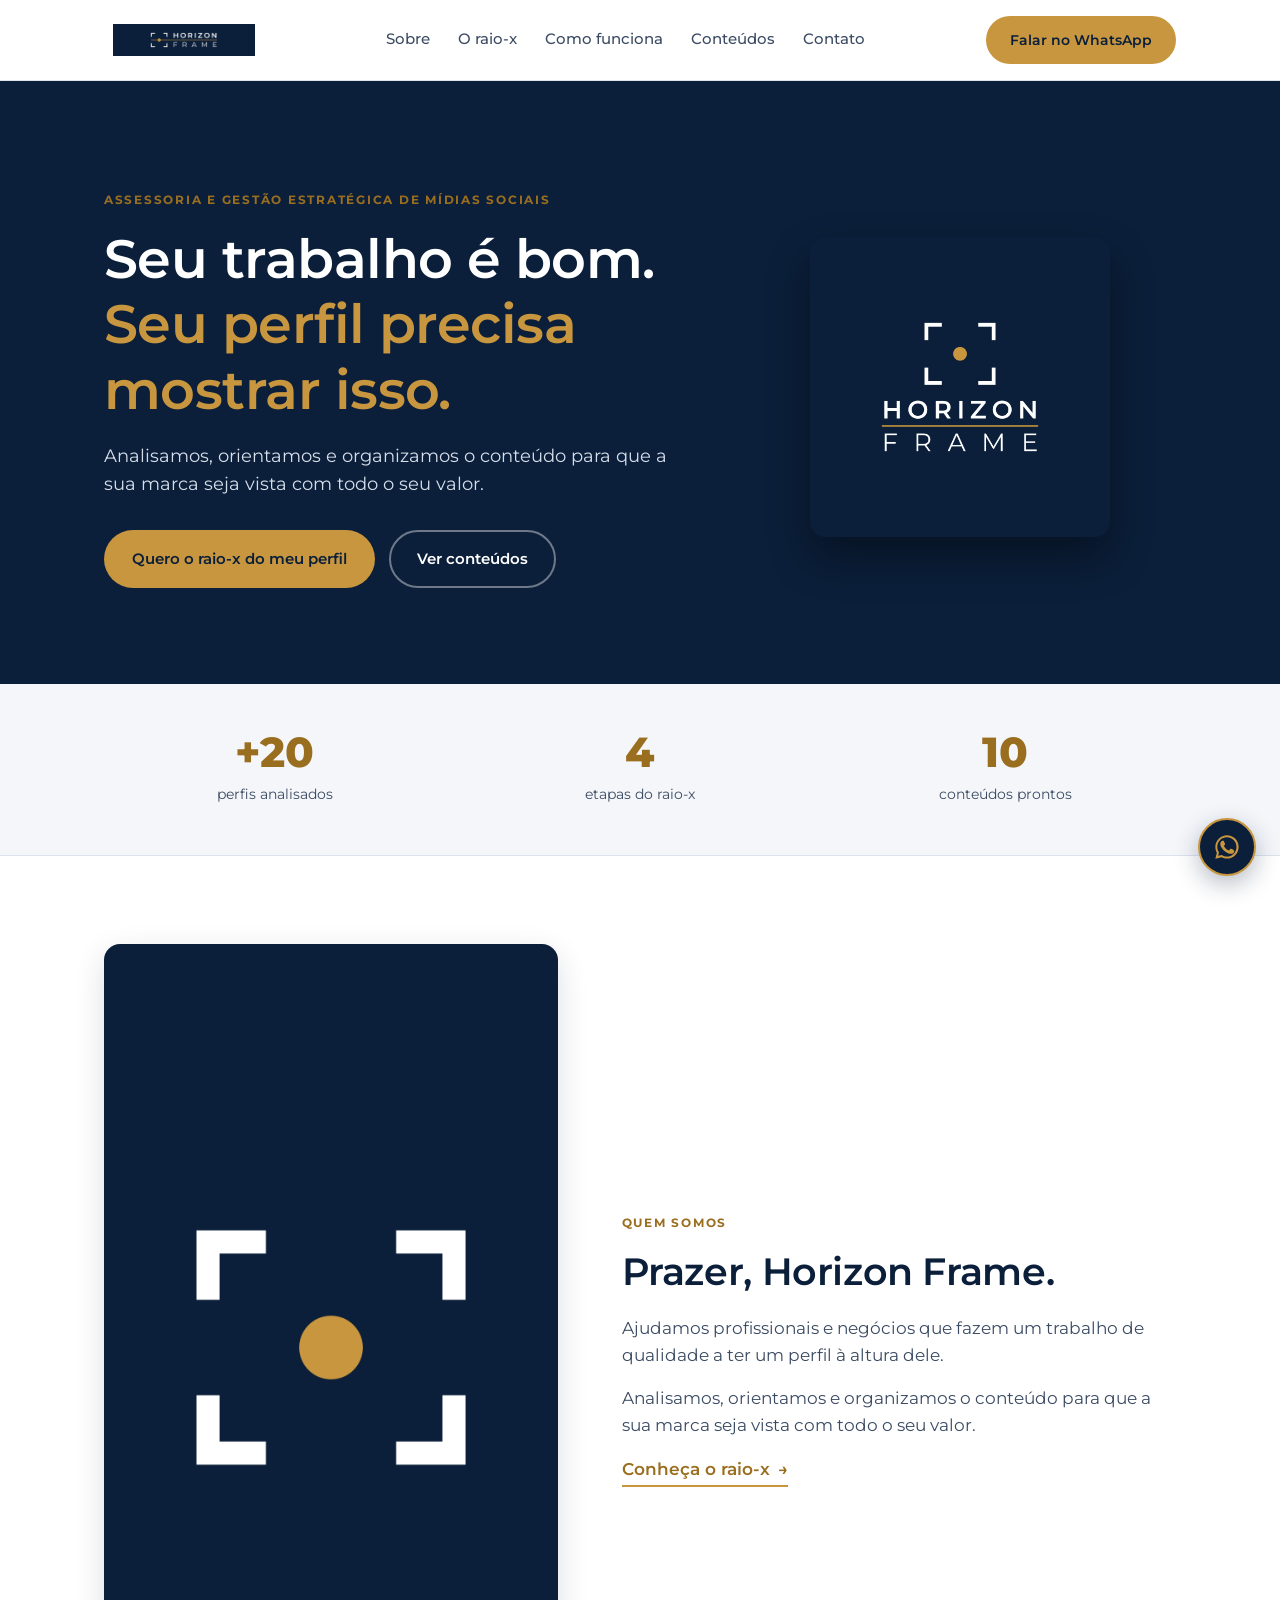
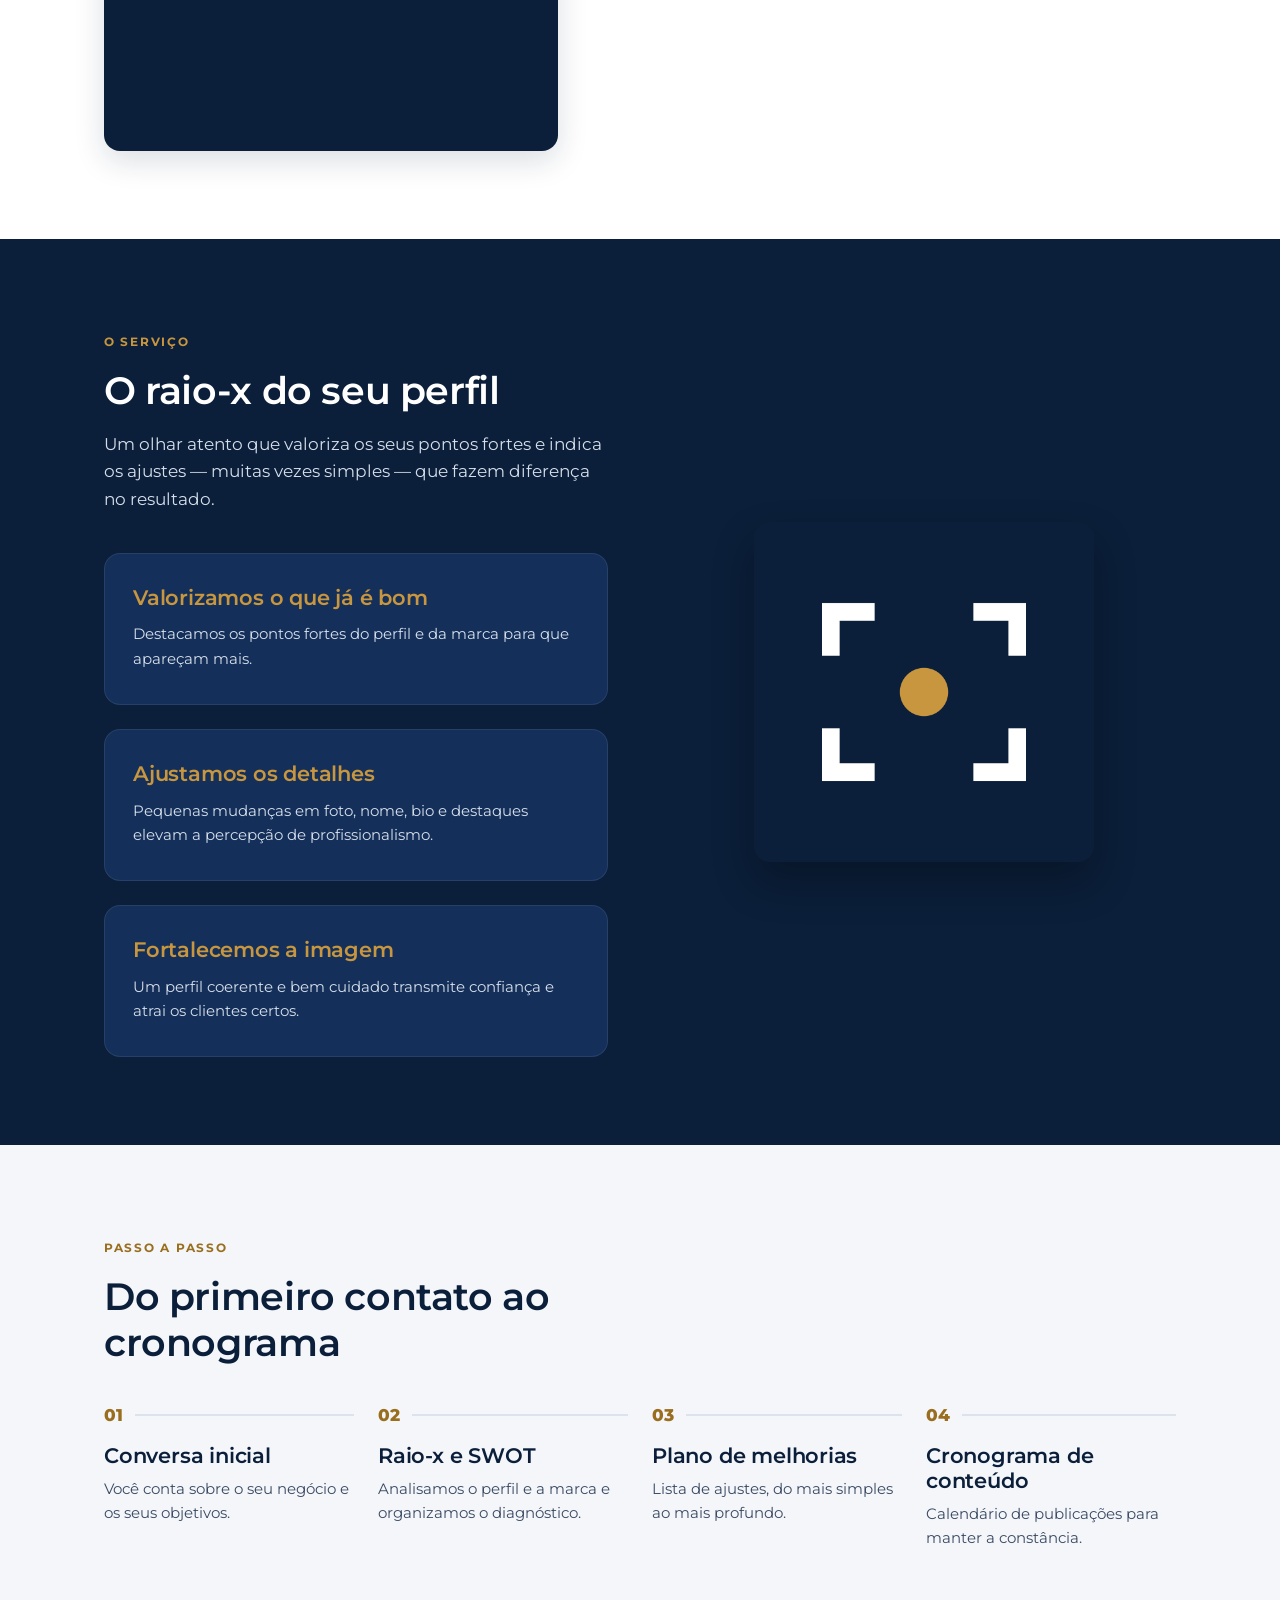
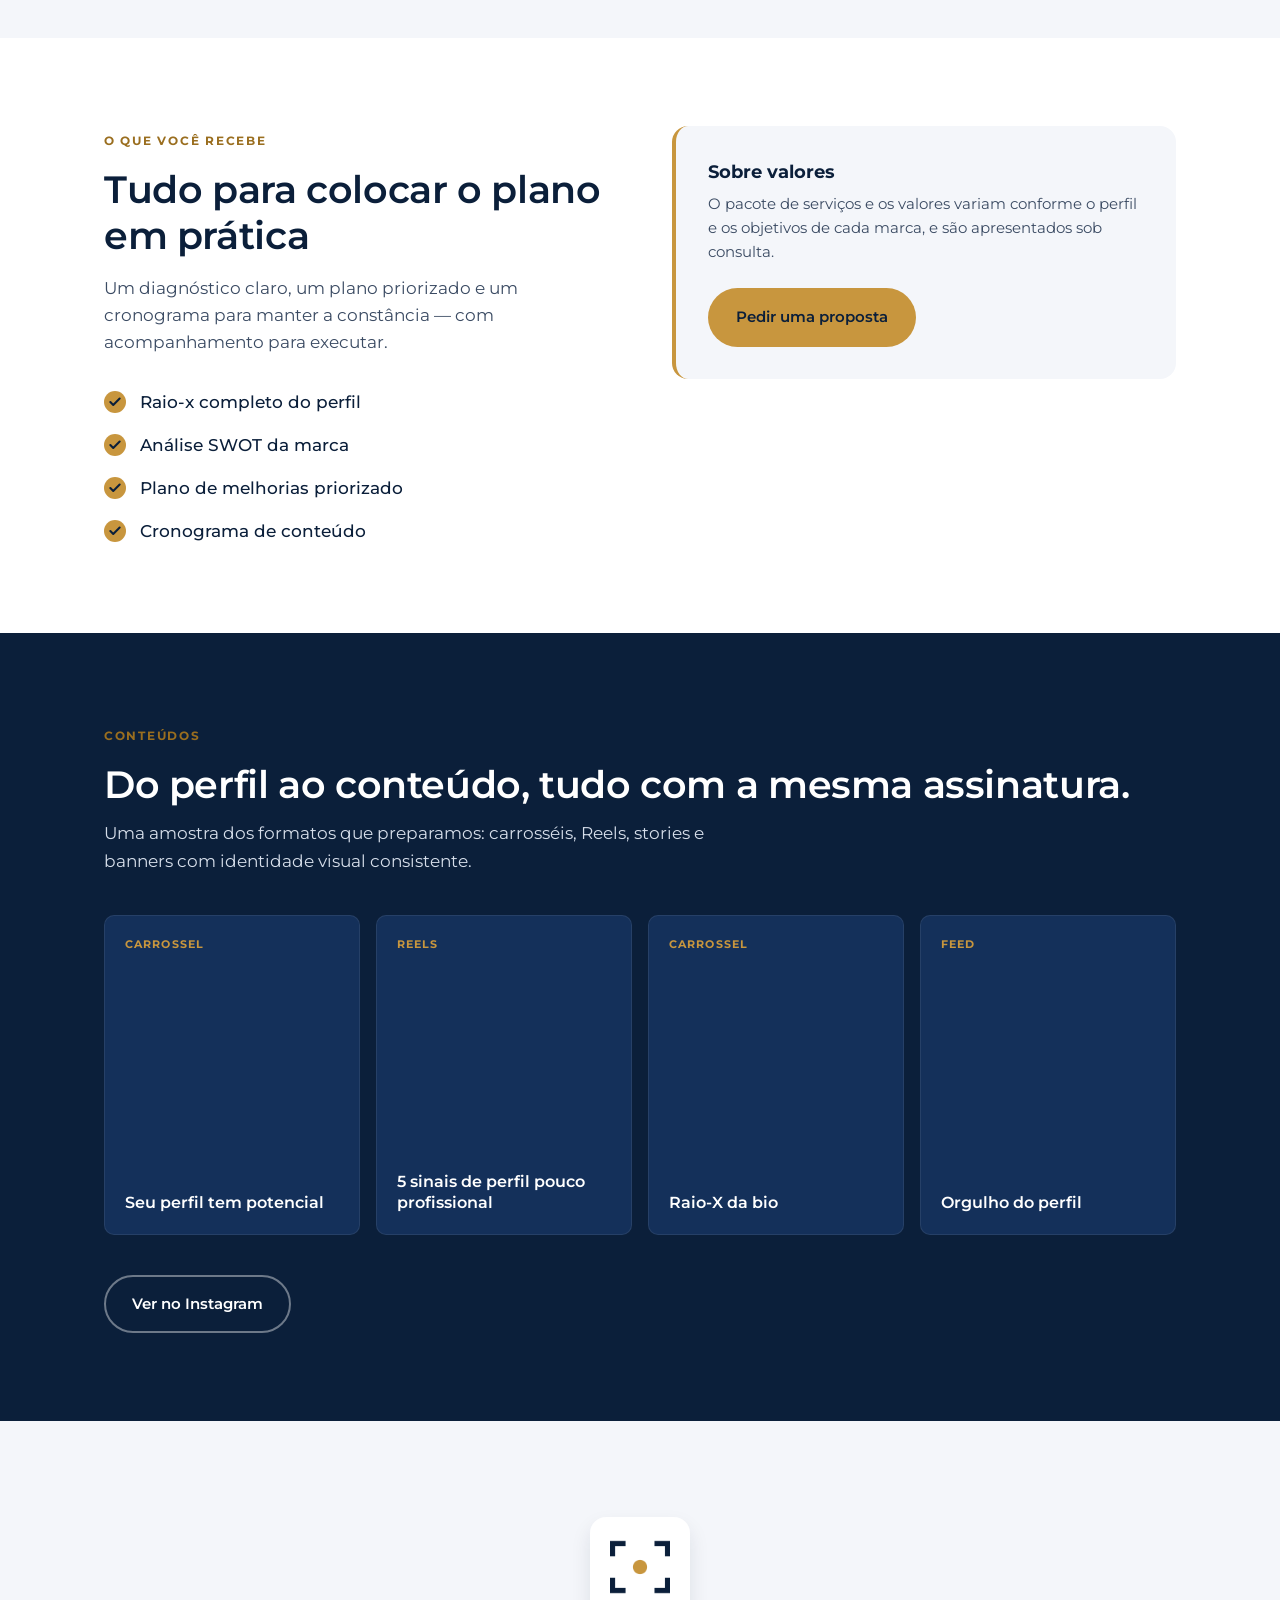
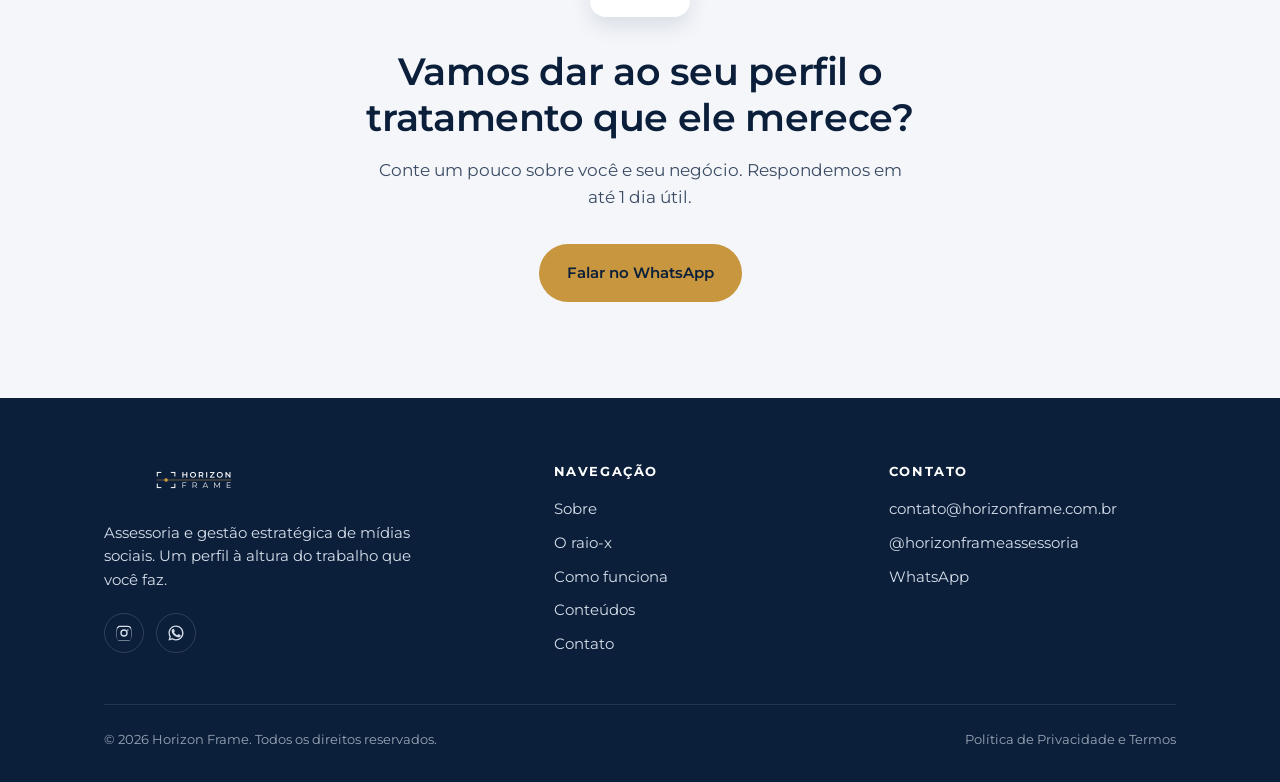
==== commit 2f0138ae: "Update index.html" ====
--- a/index.html
+++ b/index.html
@@ -79,16 +79,17 @@
       display: flex; align-items: center; justify-content: space-between; height: 80px;
     }
     
-    /* TRUQUE DE CSS: Exibe a imagem horizontal como background para ignorar o padding e mostrar o logo legível */
+      /* --- LOGO NO TOPO (HEADER) --- */
     .logo-header {
       display: block;
-      width: 180px;
-      height: 45px;
+      width: 160px;
+      height: 32px; /* Altura exata do logo */
       background-image: url('logo-horizontal.png');
-      background-size: 280%; /* Aumenta o zoom para focar no logo */
-      background-position: center; /* Centraliza o logo */
+      /* O 'auto 200%' mantém a proporção da largura e dobra a altura para cortar as bordas vazias */
+      background-size: auto 250%; 
+      background-position: center;
       background-repeat: no-repeat;
-      border-radius: 6px;
+      border-radius: 4px;
     }
     
     .nav { display: flex; align-items: center; gap: 28px; }
@@ -244,16 +245,16 @@
     .footer-grid { display: grid; grid-template-columns: 1.4fr 1fr 1fr; gap: 48px; margin-bottom: 48px; }
     .footer h4 { color: var(--white); font-size: 0.8rem; font-weight: 700; letter-spacing: 0.12em; text-transform: uppercase; margin-bottom: 16px; }
     
-    /* Reutilizando o truque de background para o logo do rodapé */
+   /* --- LOGO NO RODAPÉ (FOOTER) --- */
     .logo-footer {
       display: block;
       width: 180px;
-      height: 45px;
+      height: 36px;
       background-image: url('logo-horizontal.png');
-      background-size: 280%; 
-      background-position: center; 
+      background-size: auto 250%;
+      background-position: center;
       background-repeat: no-repeat;
-      margin-bottom: 20px;
+      margin-bottom: 24px;
     }
 
     .footer p { max-width: 34ch; margin-bottom: 20px; }
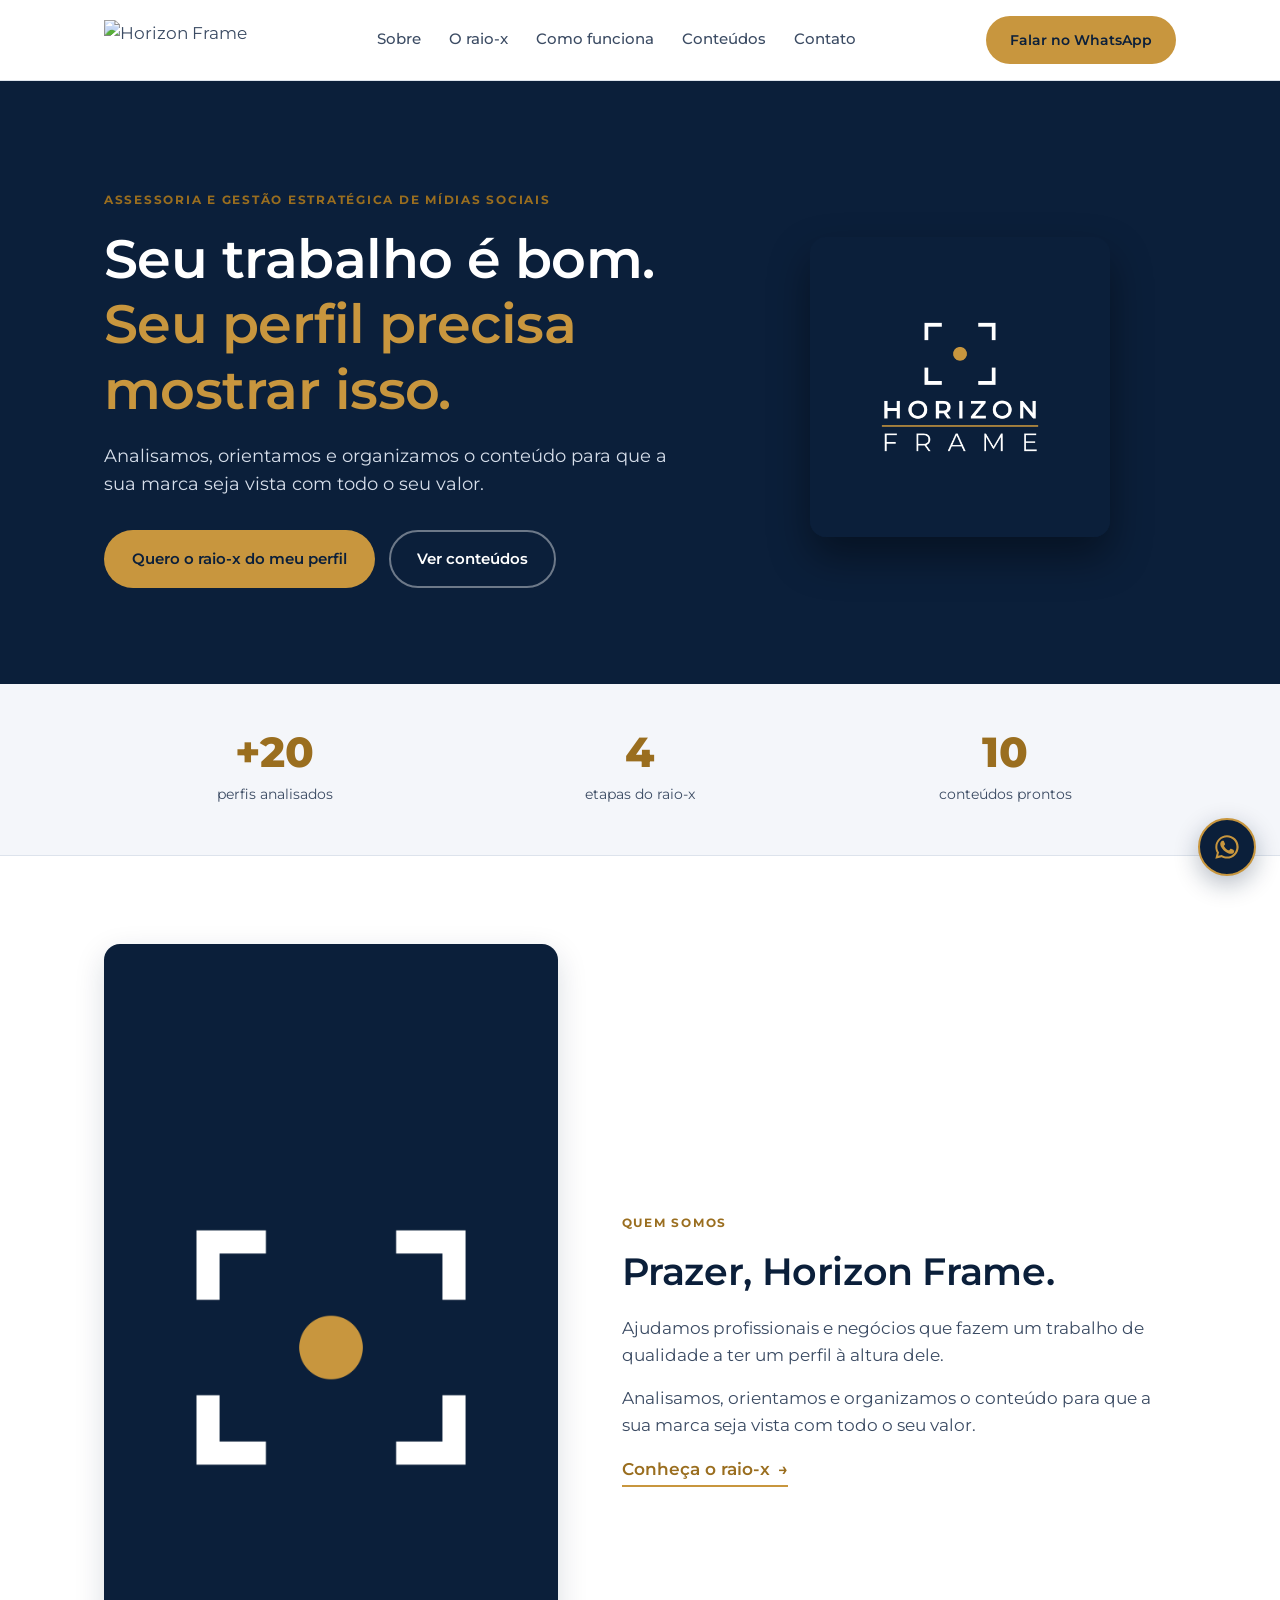
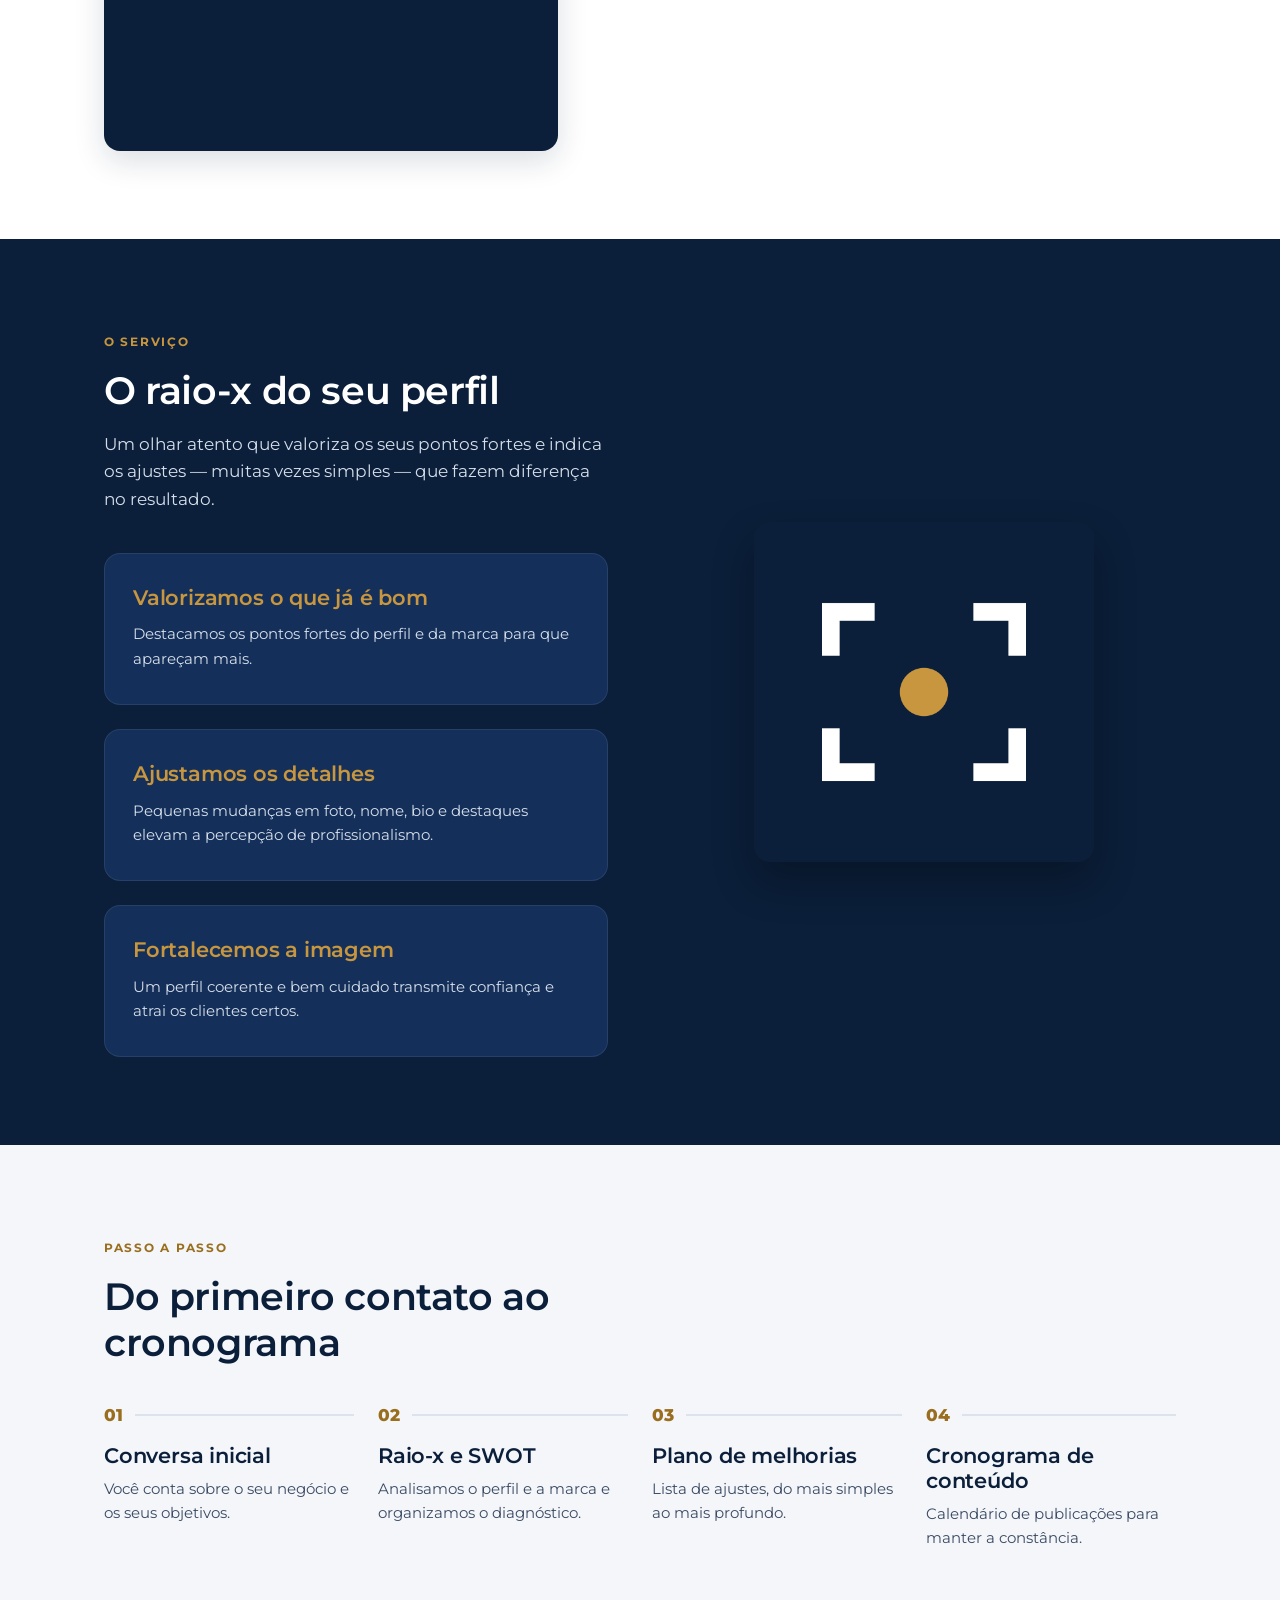
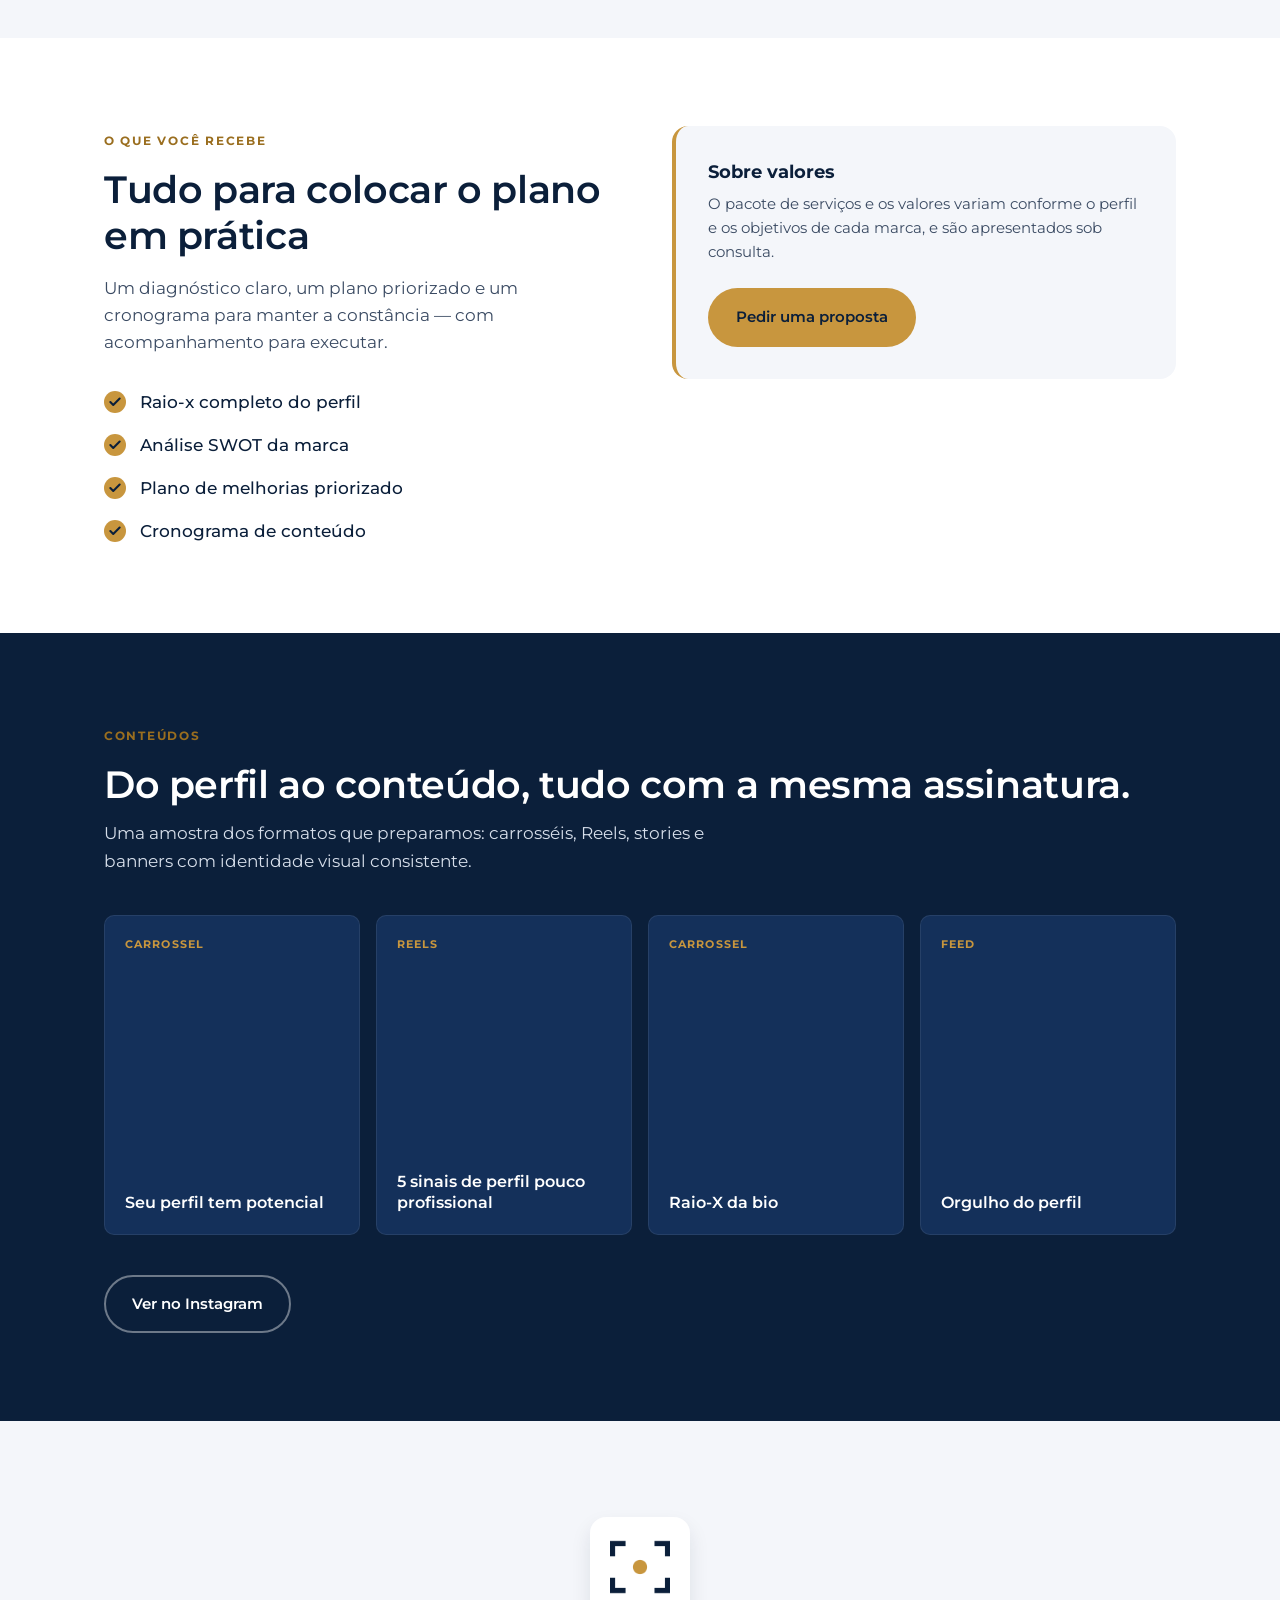
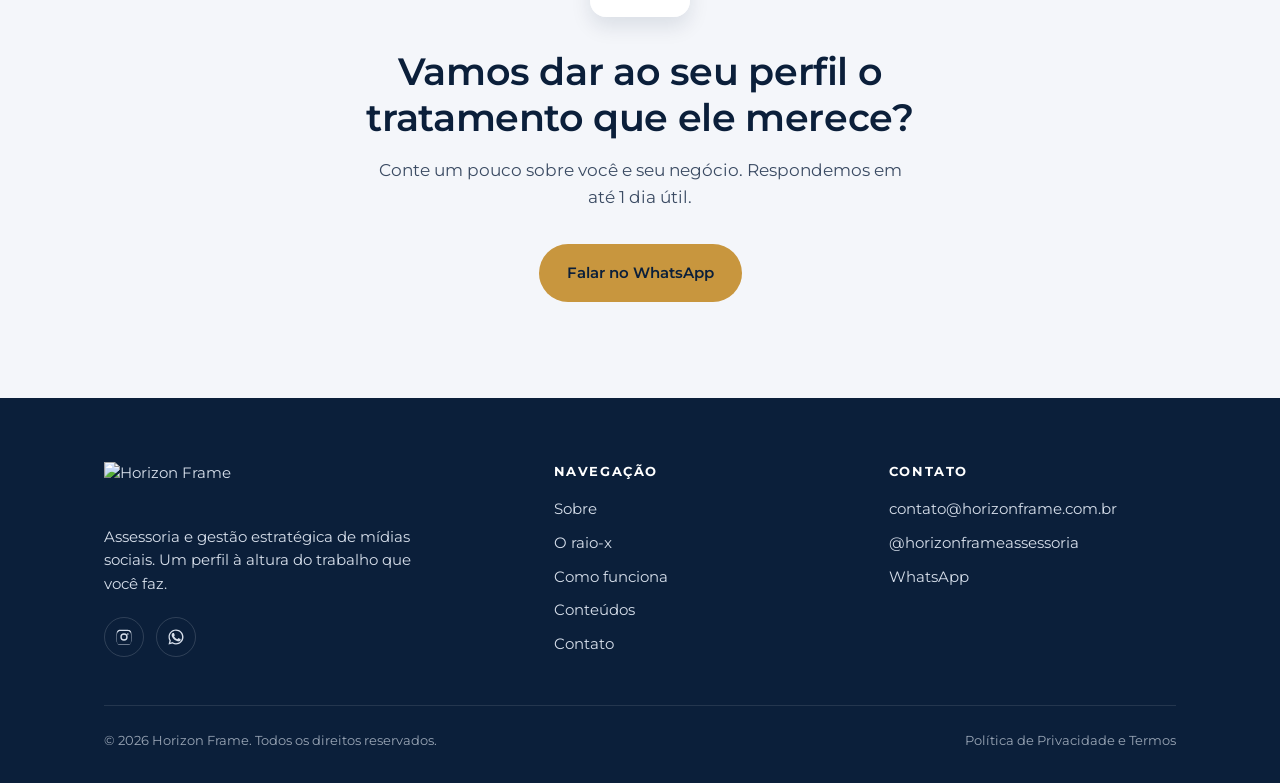
==== commit 92f77d79: "Update index.html" ====
--- a/index.html
+++ b/index.html
@@ -79,17 +79,10 @@
       display: flex; align-items: center; justify-content: space-between; height: 80px;
     }
     
-      /* --- LOGO NO TOPO (HEADER) --- */
-    .logo-header {
-      display: block;
-      width: 160px;
-      height: 32px; /* Altura exata do logo */
-      background-image: url('logo-horizontal.png');
-      /* O 'auto 200%' mantém a proporção da largura e dobra a altura para cortar as bordas vazias */
-      background-size: auto 250%; 
-      background-position: center;
-      background-repeat: no-repeat;
-      border-radius: 4px;
+    .logo img { 
+      height: 40px; 
+      width: auto;
+      object-fit: contain;
     }
     
     .nav { display: flex; align-items: center; gap: 28px; }
@@ -122,12 +115,10 @@
     
     .hero-visual { display: flex; justify-content: center; align-items: center; }
     
-    /* Ajuste da Logo Vertical no Hero */
     .hero-visual img { 
       width: 100%; 
       max-width: 300px; 
       border-radius: var(--radius); 
-      /* Como a imagem tem um fundo azul embutido, o box-shadow ajuda a destacá-la */
       box-shadow: 0 20px 40px rgba(0,0,0,0.4); 
       object-fit: cover;
     }
@@ -157,7 +148,6 @@
     }
     .about .link-gold:hover { gap: 14px; }
     
-    /* Ajuste do Símbolo Escuro no Sobre */
     .about-visual img { 
       width: 100%; 
       border-radius: var(--radius); 
@@ -177,7 +167,6 @@
     .card h3 { color: var(--gold); margin-bottom: 12px; font-weight: 600; }
     .card p { color: var(--text-on-navy); font-size: 0.96rem; }
 
-    /* Ajuste do Símbolo Feed no Raio-X */
     .service-visual img { 
       width: 100%; 
       max-width: 340px; 
@@ -245,16 +234,11 @@
     .footer-grid { display: grid; grid-template-columns: 1.4fr 1fr 1fr; gap: 48px; margin-bottom: 48px; }
     .footer h4 { color: var(--white); font-size: 0.8rem; font-weight: 700; letter-spacing: 0.12em; text-transform: uppercase; margin-bottom: 16px; }
     
-   /* --- LOGO NO RODAPÉ (FOOTER) --- */
-    .logo-footer {
-      display: block;
-      width: 180px;
-      height: 36px;
-      background-image: url('logo-horizontal.png');
-      background-size: auto 250%;
-      background-position: center;
-      background-repeat: no-repeat;
-      margin-bottom: 24px;
+    .logo-footer img { 
+      height: 40px; 
+      width: auto; 
+      margin-bottom: 24px; 
+      object-fit: contain;
     }
 
     .footer p { max-width: 34ch; margin-bottom: 20px; }
@@ -287,11 +271,12 @@
   </style>
 </head>
 <body>
-
-  <!-- HEADER -->
+    <!-- HEADER -->
   <header class="header">
     <div class="container header-inner">
-      <a href="#" class="logo-header" aria-label="Horizon Frame — página inicial"></a>
+      <a href="#" class="logo" aria-label="Horizon Frame — página inicial">
+        <img src="logo-horizontal.jpg" alt="Horizon Frame" />
+      </a>
 
       <nav class="nav" id="nav">
         <a href="#sobre">Sobre</a>
@@ -323,7 +308,6 @@
           </div>
         </div>
         <div class="hero-visual">
-          <!-- Logo Vertical no Hero -->
           <img src="logo-vertical.png" alt="Horizon Frame" />
         </div>
       </div>
@@ -342,7 +326,6 @@
     <section class="about" id="sobre">
       <div class="container about-inner">
         <div class="about-visual">
-          <!-- Trocado para o Símbolo Escuro que tem fundo azul -->
           <img src="simbolo-escuro.png" alt="Símbolo Horizon Frame" />
         </div>
         <div>
@@ -380,7 +363,6 @@
         </div>
         
         <div class="service-visual">
-          <!-- Símbolo Feed no Raio-X -->
           <img src="simbolo-feed.png" alt="Horizon Frame Feed" />
         </div>
       </div>
@@ -445,7 +427,6 @@
     <!-- CTA FINAL -->
     <section class="final-cta" id="contato">
       <div class="container">
-        <!-- Símbolo Claro no CTA Final -->
         <img src="simbolo-claro.png" alt="Símbolo Horizon Frame" />
         <h2>Vamos dar ao seu perfil o tratamento que ele merece?</h2>
         <p>Conte um pouco sobre você e seu negócio. Respondemos em até 1 dia útil.</p>
@@ -453,13 +434,14 @@
       </div>
     </section>
   </main>
-
-  <!-- FOOTER -->
+    <!-- FOOTER -->
   <footer class="footer">
     <div class="container">
       <div class="footer-grid">
         <div>
-          <div class="logo-footer"></div>
+          <div class="logo-footer">
+            <img src="logo-horizontal.jpg" alt="Horizon Frame" />
+          </div>
           <p>Assessoria e gestão estratégica de mídias sociais. Um perfil à altura do trabalho que você faz.</p>
           <div class="social">
             <a href="https://instagram.com/horizonframeassessoria" target="_blank" rel="noopener" aria-label="Instagram">
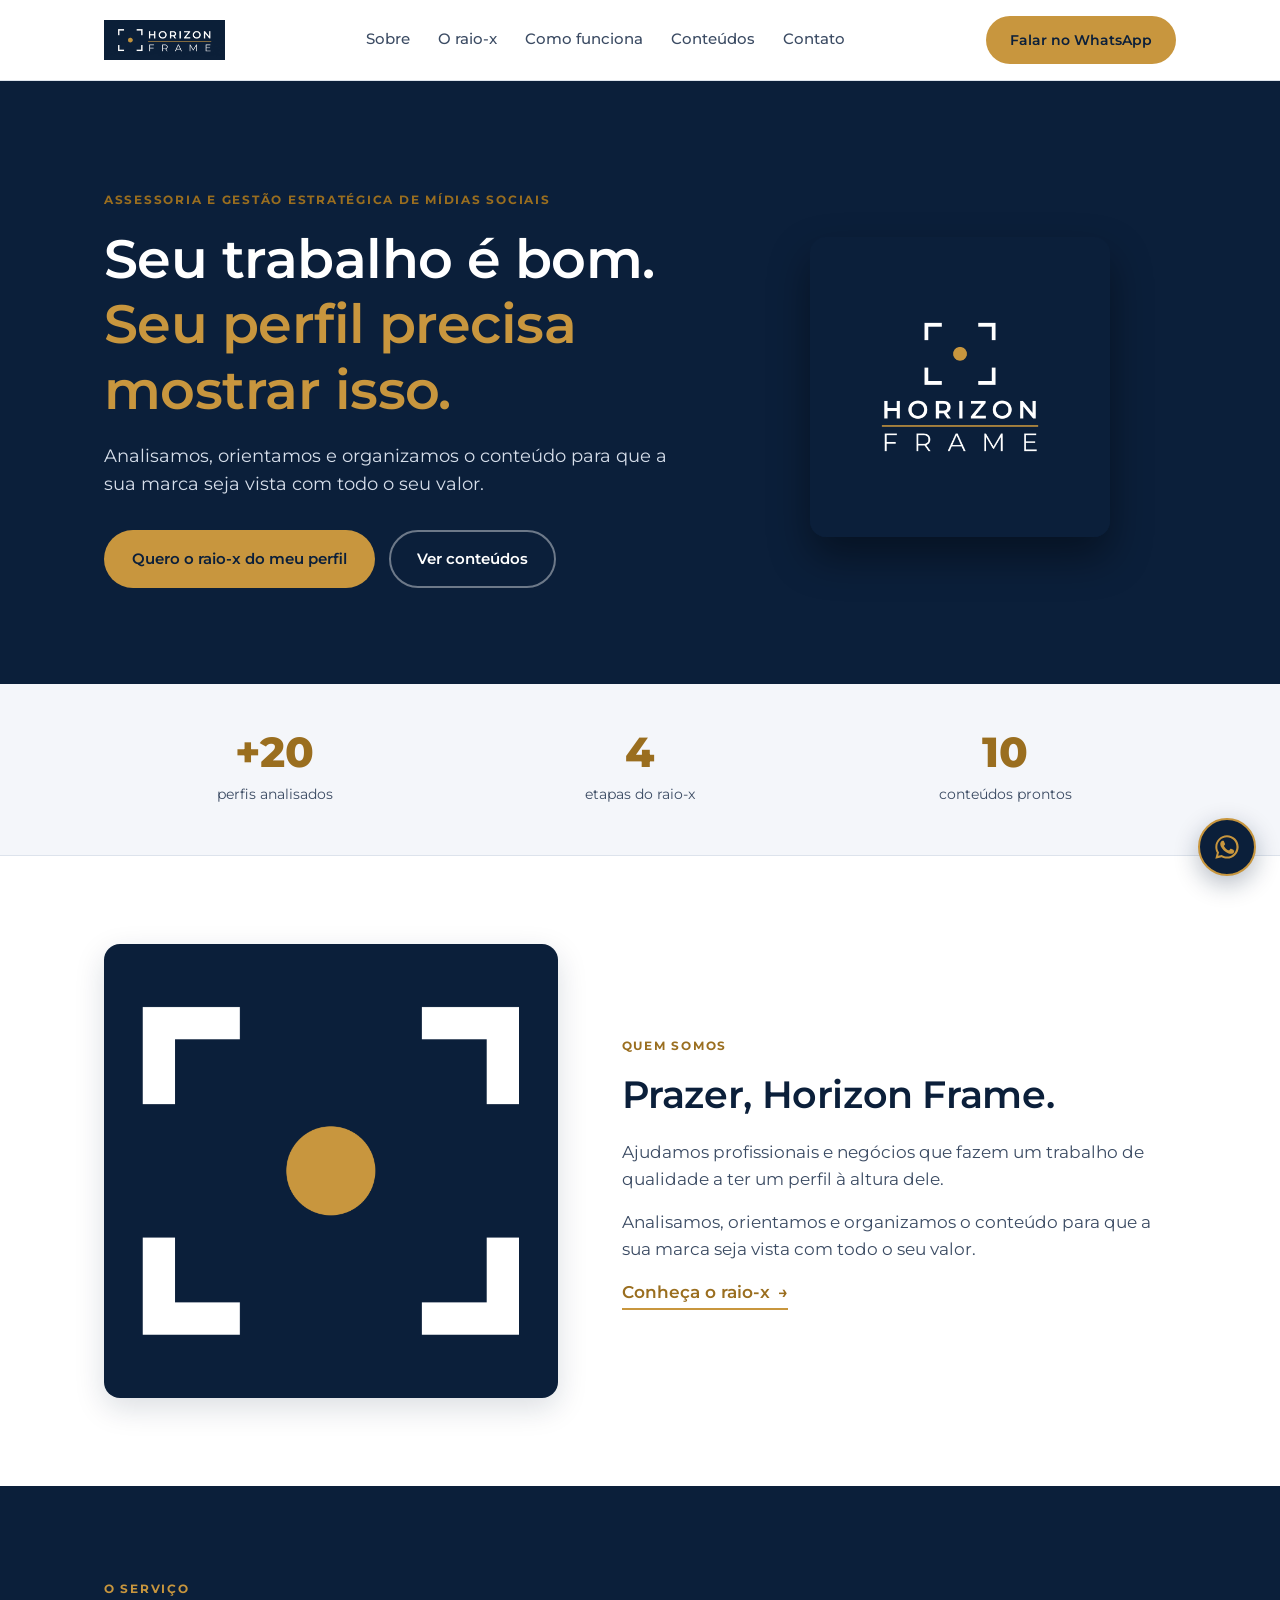
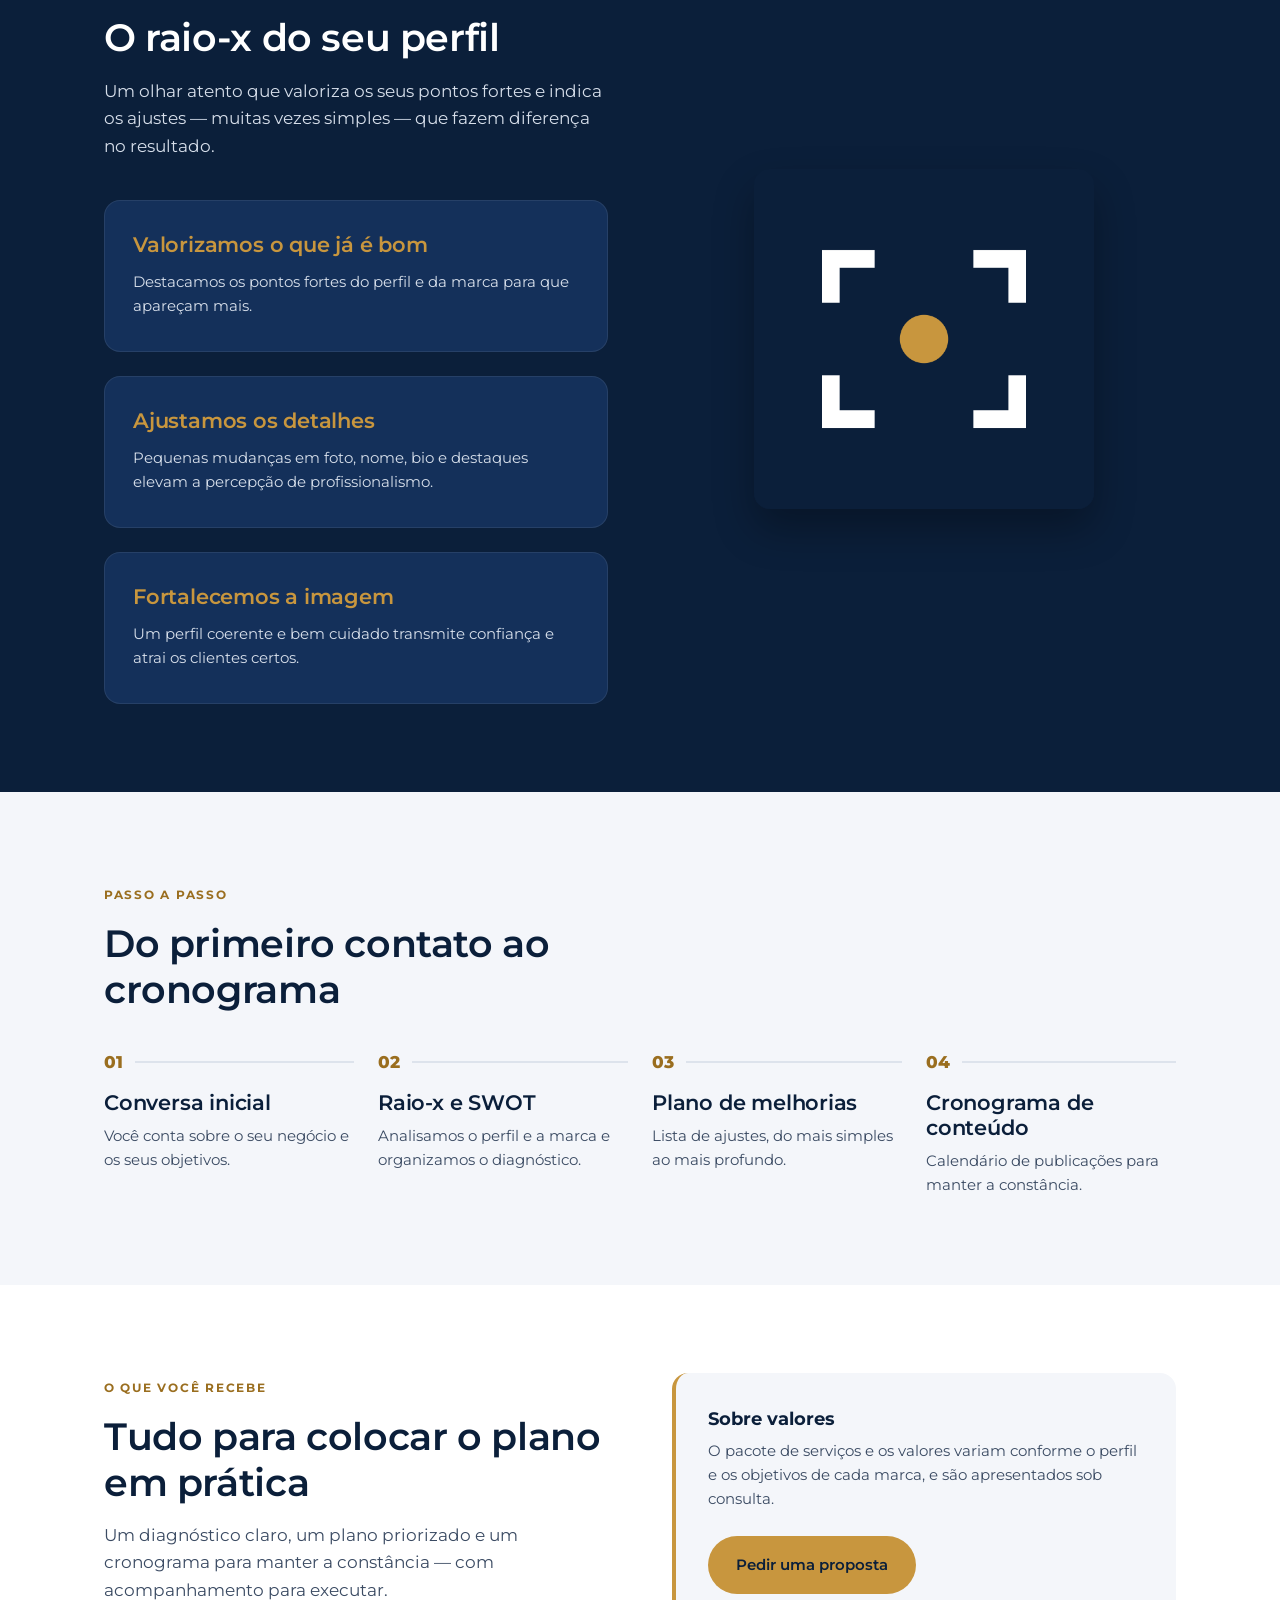
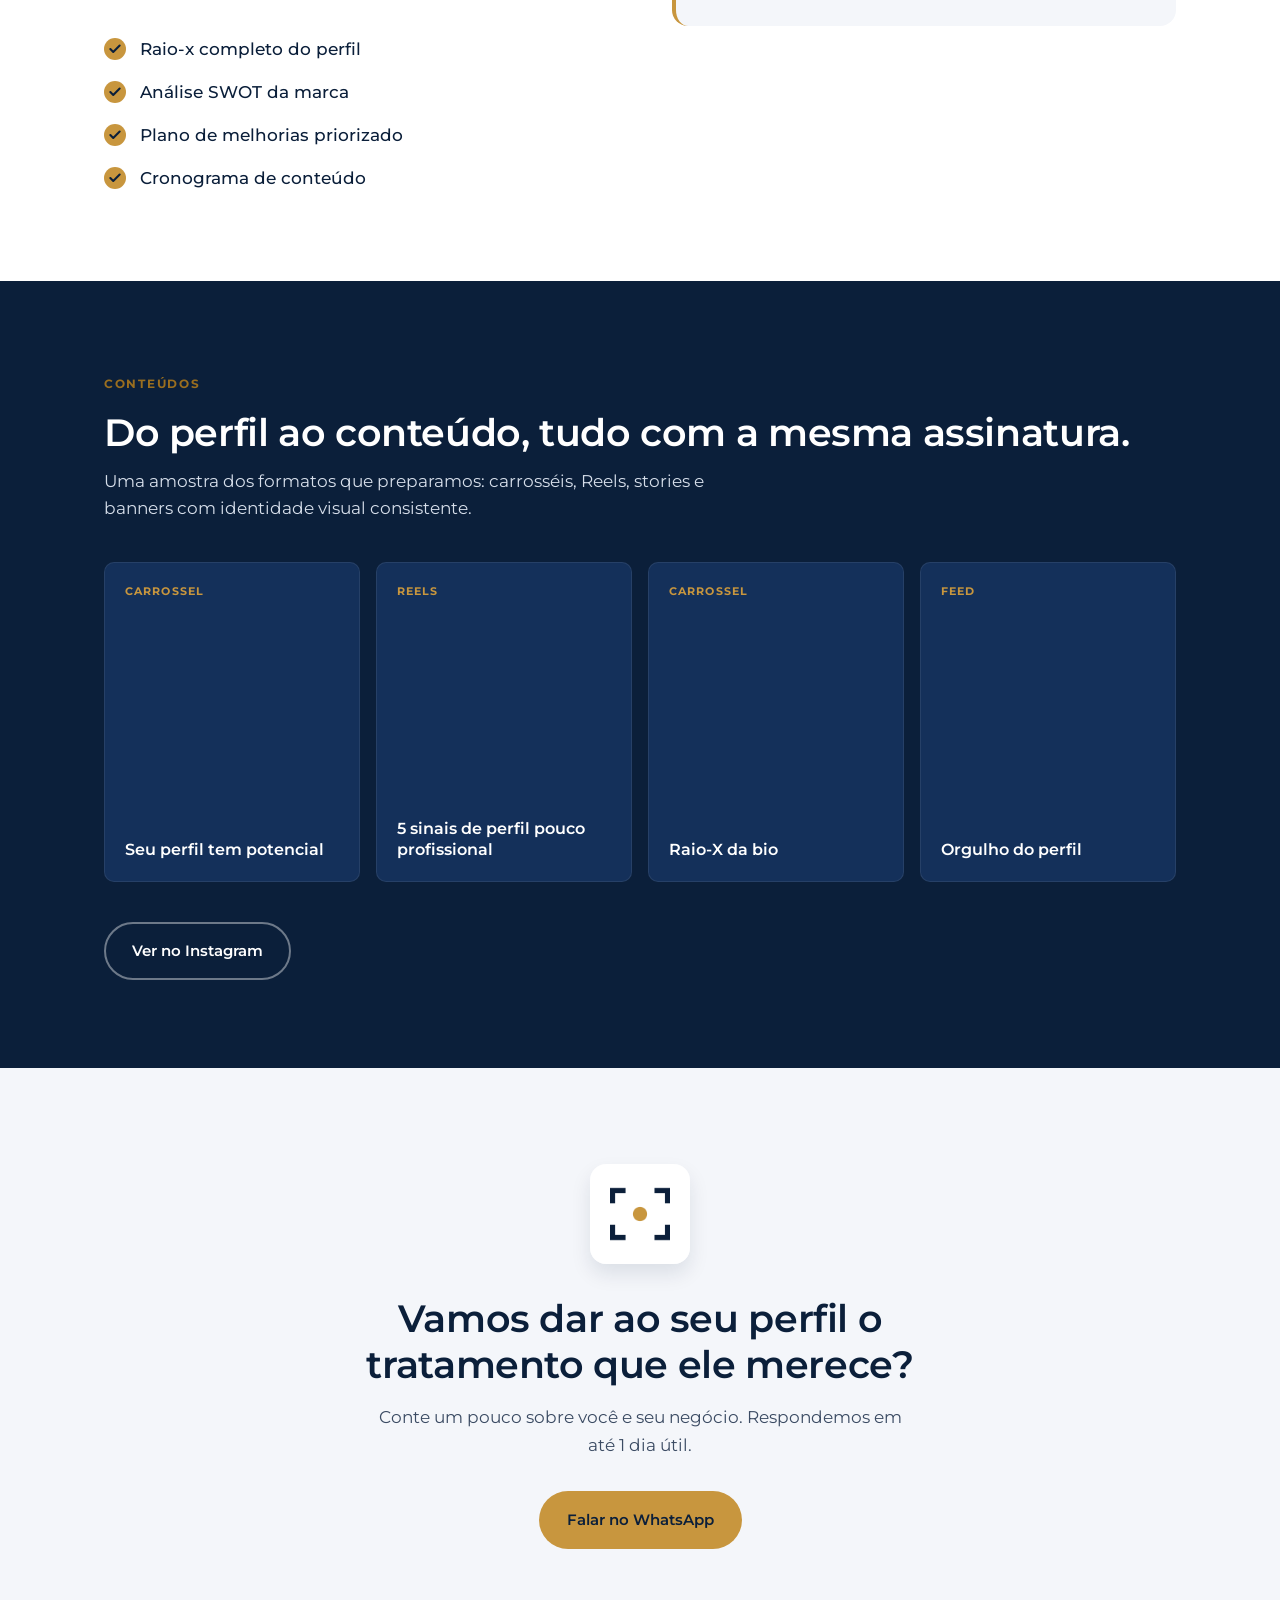
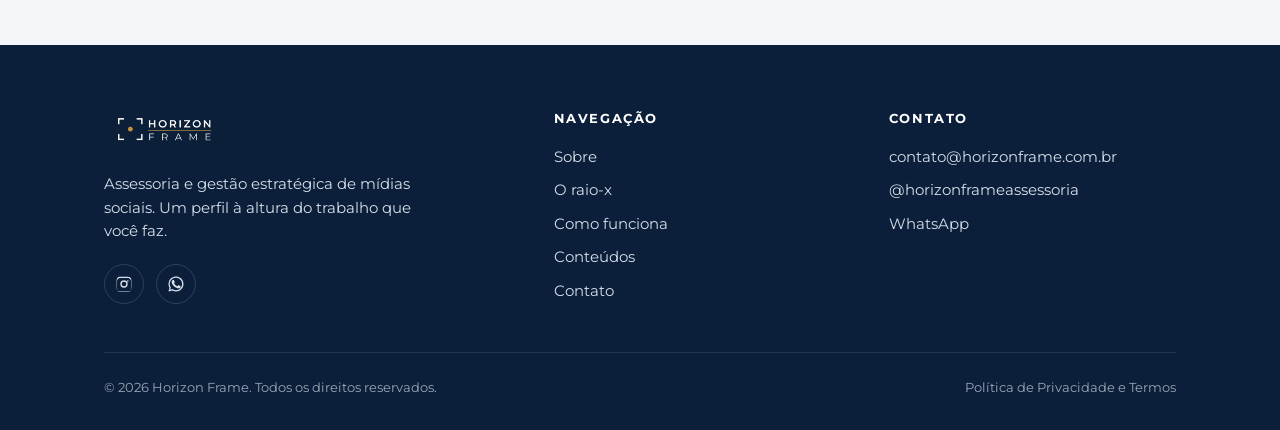
==== commit d0ade958: "Update index.html" ====
--- a/index.html
+++ b/index.html
@@ -137,7 +137,7 @@
     .proof-item span { font-size: 0.9rem; color: var(--text-sec); }
     @media (max-width: 640px) { .proof-grid { grid-template-columns: 1fr; gap: 28px; } }
 
-    /* --- SOBRE --- */
+       /* --- SOBRE --- */
     .about { background: var(--white); }
     .about-inner { display: grid; grid-template-columns: 0.9fr 1.1fr; gap: 64px; align-items: center; }
     .about h2 { color: var(--navy); margin-bottom: 20px; }
@@ -148,11 +148,20 @@
     }
     .about .link-gold:hover { gap: 14px; }
     
-    .about-visual img { 
-      width: 100%; 
+    /* O TRUQUE PARA DIMINUIR O FUNDO AZUL */
+    .about-visual {
+      width: 100%;
+      aspect-ratio: 1 / 1; /* Força um quadrado perfeito */
       border-radius: var(--radius); 
-      box-shadow: 0 10px 30px rgba(11,31,58,0.15); 
-    }
+      box-shadow: 0 10px 30px rgba(11,31,58,0.15);
+      
+      /* Configuração da imagem de fundo */
+      background-image: url('simbolo-escuro.png');
+      background-size: 140%; /* Dá um zoom na imagem para aproximar o símbolo e esconder o excesso de azul */
+      background-position: center; /* Centraliza o símbolo */
+      background-repeat: no-repeat;
+    }
+    
     @media (max-width: 860px) { .about-inner { grid-template-columns: 1fr; gap: 36px; } }
 
     /* --- RAIO-X --- */
@@ -325,9 +334,7 @@
     <!-- SOBRE -->
     <section class="about" id="sobre">
       <div class="container about-inner">
-        <div class="about-visual">
-          <img src="simbolo-escuro.png" alt="Símbolo Horizon Frame" />
-        </div>
+      <div class="about-visual" aria-label="Símbolo Horizon Frame"></div>
         <div>
           <span class="eyebrow">Quem somos</span>
           <h2>Prazer, Horizon Frame.</h2>
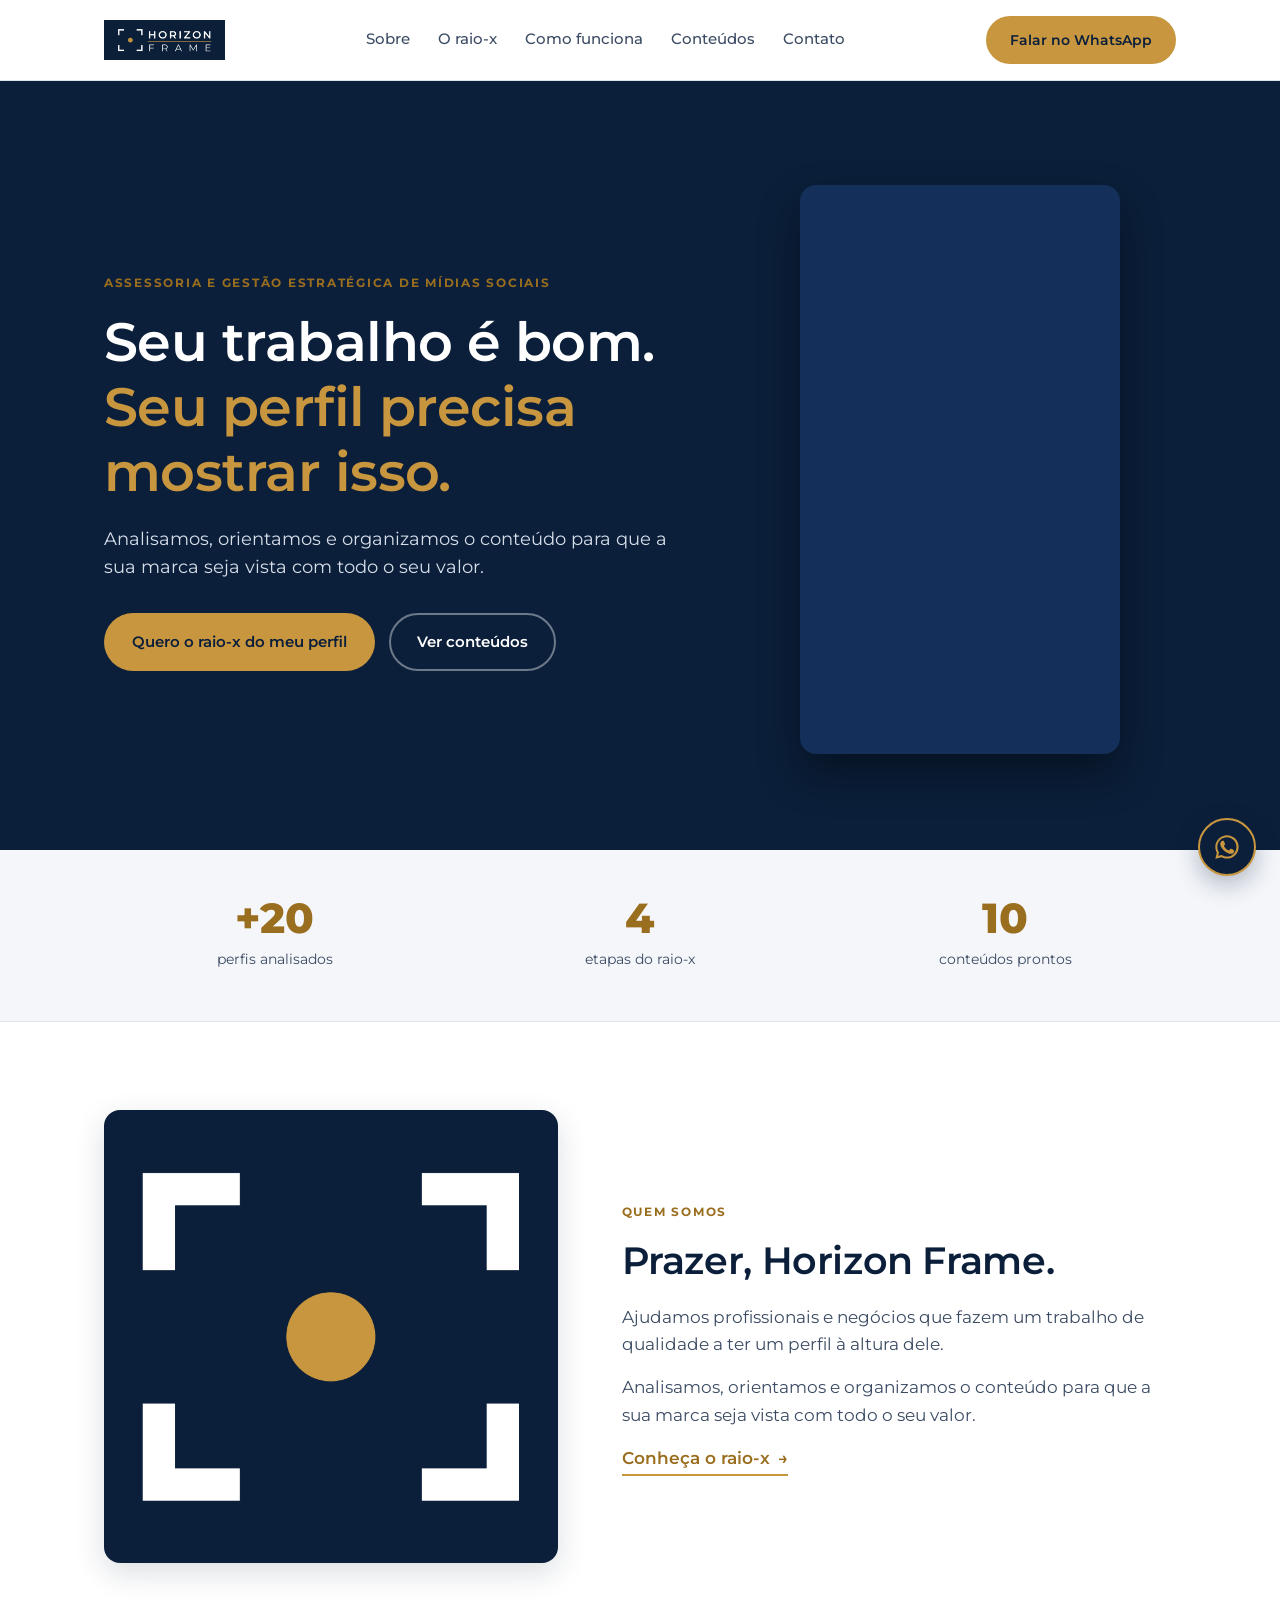
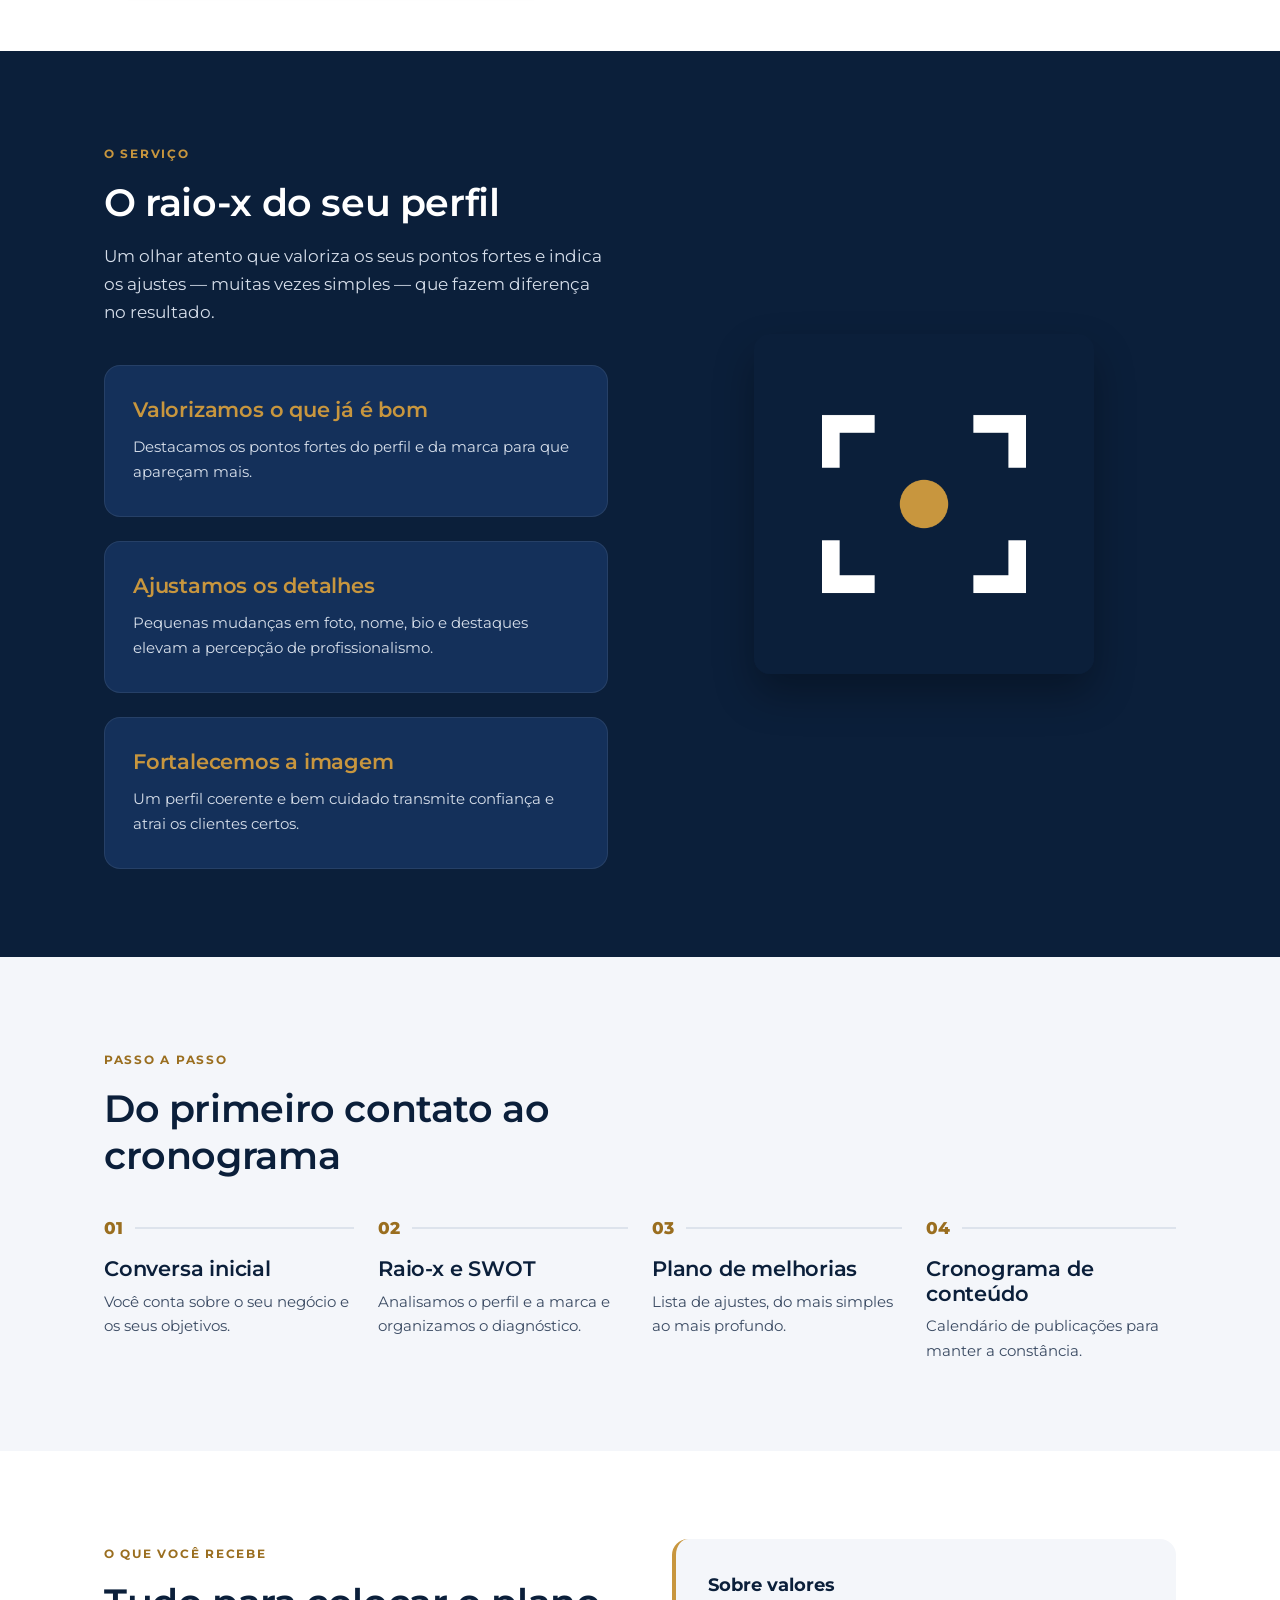
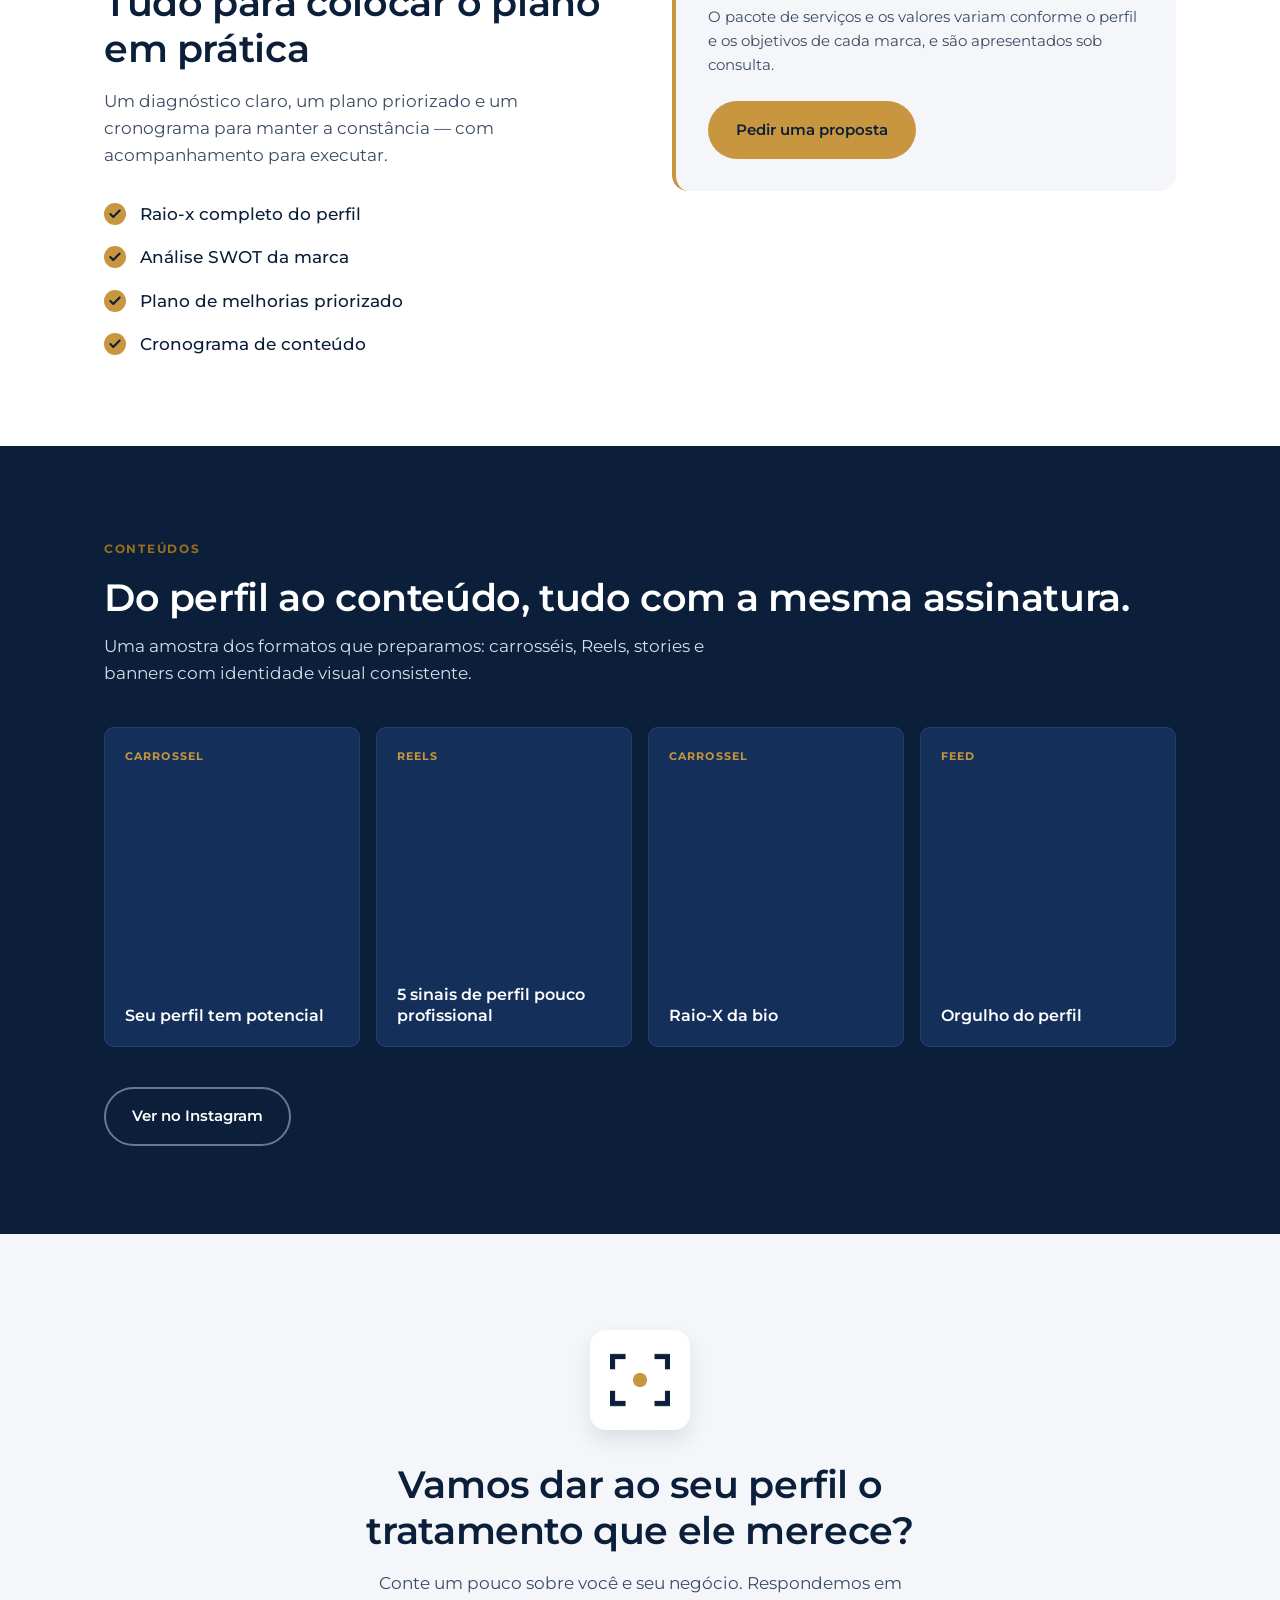
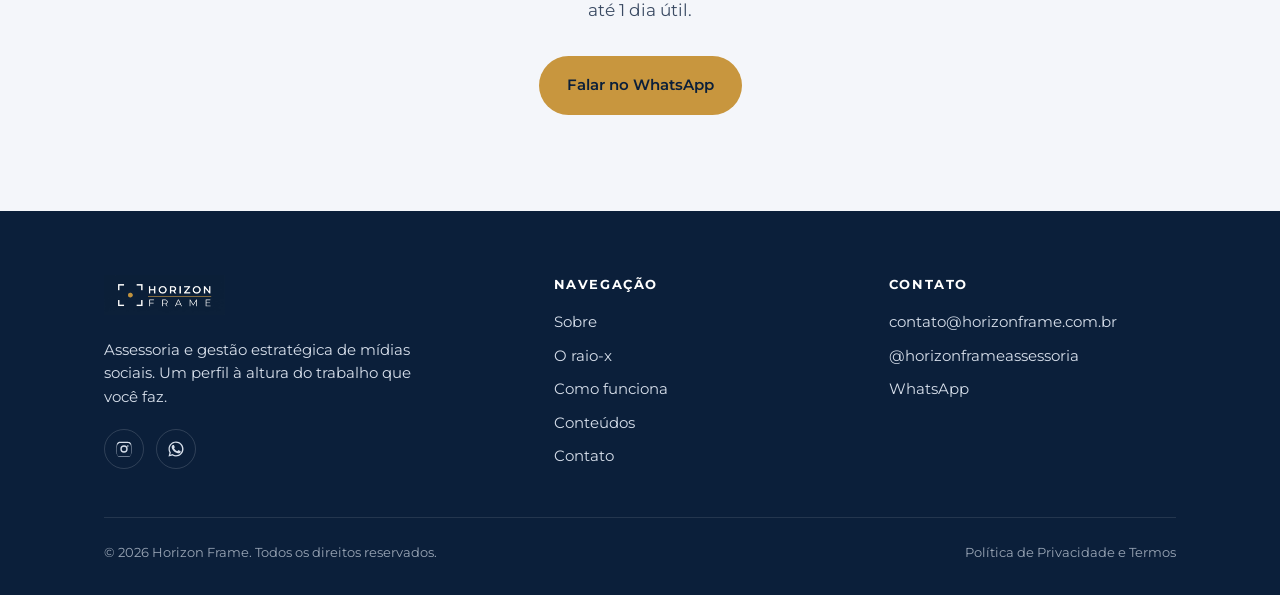
==== commit 3b250377: "Update index.html" ====
--- a/index.html
+++ b/index.html
@@ -79,11 +79,7 @@
       display: flex; align-items: center; justify-content: space-between; height: 80px;
     }
     
-    .logo img { 
-      height: 40px; 
-      width: auto;
-      object-fit: contain;
-    }
+    .logo img { height: 40px; width: auto; object-fit: contain; }
     
     .nav { display: flex; align-items: center; gap: 28px; }
     .nav a { font-size: 0.92rem; font-weight: 500; color: var(--text-sec); transition: color 0.2s; }
@@ -113,20 +109,35 @@
     .hero p { color: var(--text-on-navy); font-size: 1.1rem; max-width: 52ch; margin-bottom: 32px; }
     .hero-actions { display: flex; flex-wrap: wrap; gap: 14px; }
     
-    .hero-visual { display: flex; justify-content: center; align-items: center; }
-    
-    .hero-visual img { 
-      width: 100%; 
-      max-width: 300px; 
-      border-radius: var(--radius); 
-      box-shadow: 0 20px 40px rgba(0,0,0,0.4); 
+    /* Ajuste do Vídeo no Hero */
+    .hero-visual { 
+      display: flex; 
+      justify-content: center; 
+      align-items: center; 
+    }
+    
+    .video-container {
+      width: 100%;
+      max-width: 320px;
+      aspect-ratio: 9 / 16; /* Mantém o formato vertical do celular */
+      border-radius: var(--radius);
+      overflow: hidden;
+      background: var(--navy-aux);
+      box-shadow: 0 20px 40px rgba(0,0,0,0.4);
+      position: relative;
+    }
+
+    .video-container video {
+      width: 100%;
+      height: 100%;
       object-fit: cover;
+      display: block;
     }
 
     @media (max-width: 860px) {
       .hero-inner { grid-template-columns: 1fr; gap: 40px; text-align: center; }
       .hero-visual { order: -1; }
-      .hero-visual img { max-width: 220px; }
+      .video-container { max-width: 240px; }
       .hero-actions { justify-content: center; }
     }
 
@@ -137,7 +148,7 @@
     .proof-item span { font-size: 0.9rem; color: var(--text-sec); }
     @media (max-width: 640px) { .proof-grid { grid-template-columns: 1fr; gap: 28px; } }
 
-       /* --- SOBRE --- */
+    /* --- SOBRE --- */
     .about { background: var(--white); }
     .about-inner { display: grid; grid-template-columns: 0.9fr 1.1fr; gap: 64px; align-items: center; }
     .about h2 { color: var(--navy); margin-bottom: 20px; }
@@ -148,17 +159,14 @@
     }
     .about .link-gold:hover { gap: 14px; }
     
-    /* O TRUQUE PARA DIMINUIR O FUNDO AZUL */
     .about-visual {
       width: 100%;
-      aspect-ratio: 1 / 1; /* Força um quadrado perfeito */
+      aspect-ratio: 1 / 1;
       border-radius: var(--radius); 
       box-shadow: 0 10px 30px rgba(11,31,58,0.15);
-      
-      /* Configuração da imagem de fundo */
       background-image: url('simbolo-escuro.png');
-      background-size: 140%; /* Dá um zoom na imagem para aproximar o símbolo e esconder o excesso de azul */
-      background-position: center; /* Centraliza o símbolo */
+      background-size: 140%;
+      background-position: center;
       background-repeat: no-repeat;
     }
     
@@ -243,12 +251,7 @@
     .footer-grid { display: grid; grid-template-columns: 1.4fr 1fr 1fr; gap: 48px; margin-bottom: 48px; }
     .footer h4 { color: var(--white); font-size: 0.8rem; font-weight: 700; letter-spacing: 0.12em; text-transform: uppercase; margin-bottom: 16px; }
     
-    .logo-footer img { 
-      height: 40px; 
-      width: auto; 
-      margin-bottom: 24px; 
-      object-fit: contain;
-    }
+    .logo-footer img { height: 40px; width: auto; margin-bottom: 24px; object-fit: contain; }
 
     .footer p { max-width: 34ch; margin-bottom: 20px; }
     .footer ul { list-style: none; display: grid; gap: 10px; }
@@ -317,7 +320,13 @@
           </div>
         </div>
         <div class="hero-visual">
-          <img src="logo-vertical.png" alt="Horizon Frame" />
+          <!-- VÍDEO DA LOGO AQUI -->
+          <div class="video-container">
+            <video autoplay loop muted playsinline>
+              <source src="animacao-logo.mp4" type="video/mp4">
+              Seu navegador não suporta o elemento de vídeo.
+            </video>
+          </div>
         </div>
       </div>
     </section>
@@ -334,7 +343,7 @@
     <!-- SOBRE -->
     <section class="about" id="sobre">
       <div class="container about-inner">
-      <div class="about-visual" aria-label="Símbolo Horizon Frame"></div>
+        <div class="about-visual" aria-label="Símbolo Horizon Frame"></div>
         <div>
           <span class="eyebrow">Quem somos</span>
           <h2>Prazer, Horizon Frame.</h2>
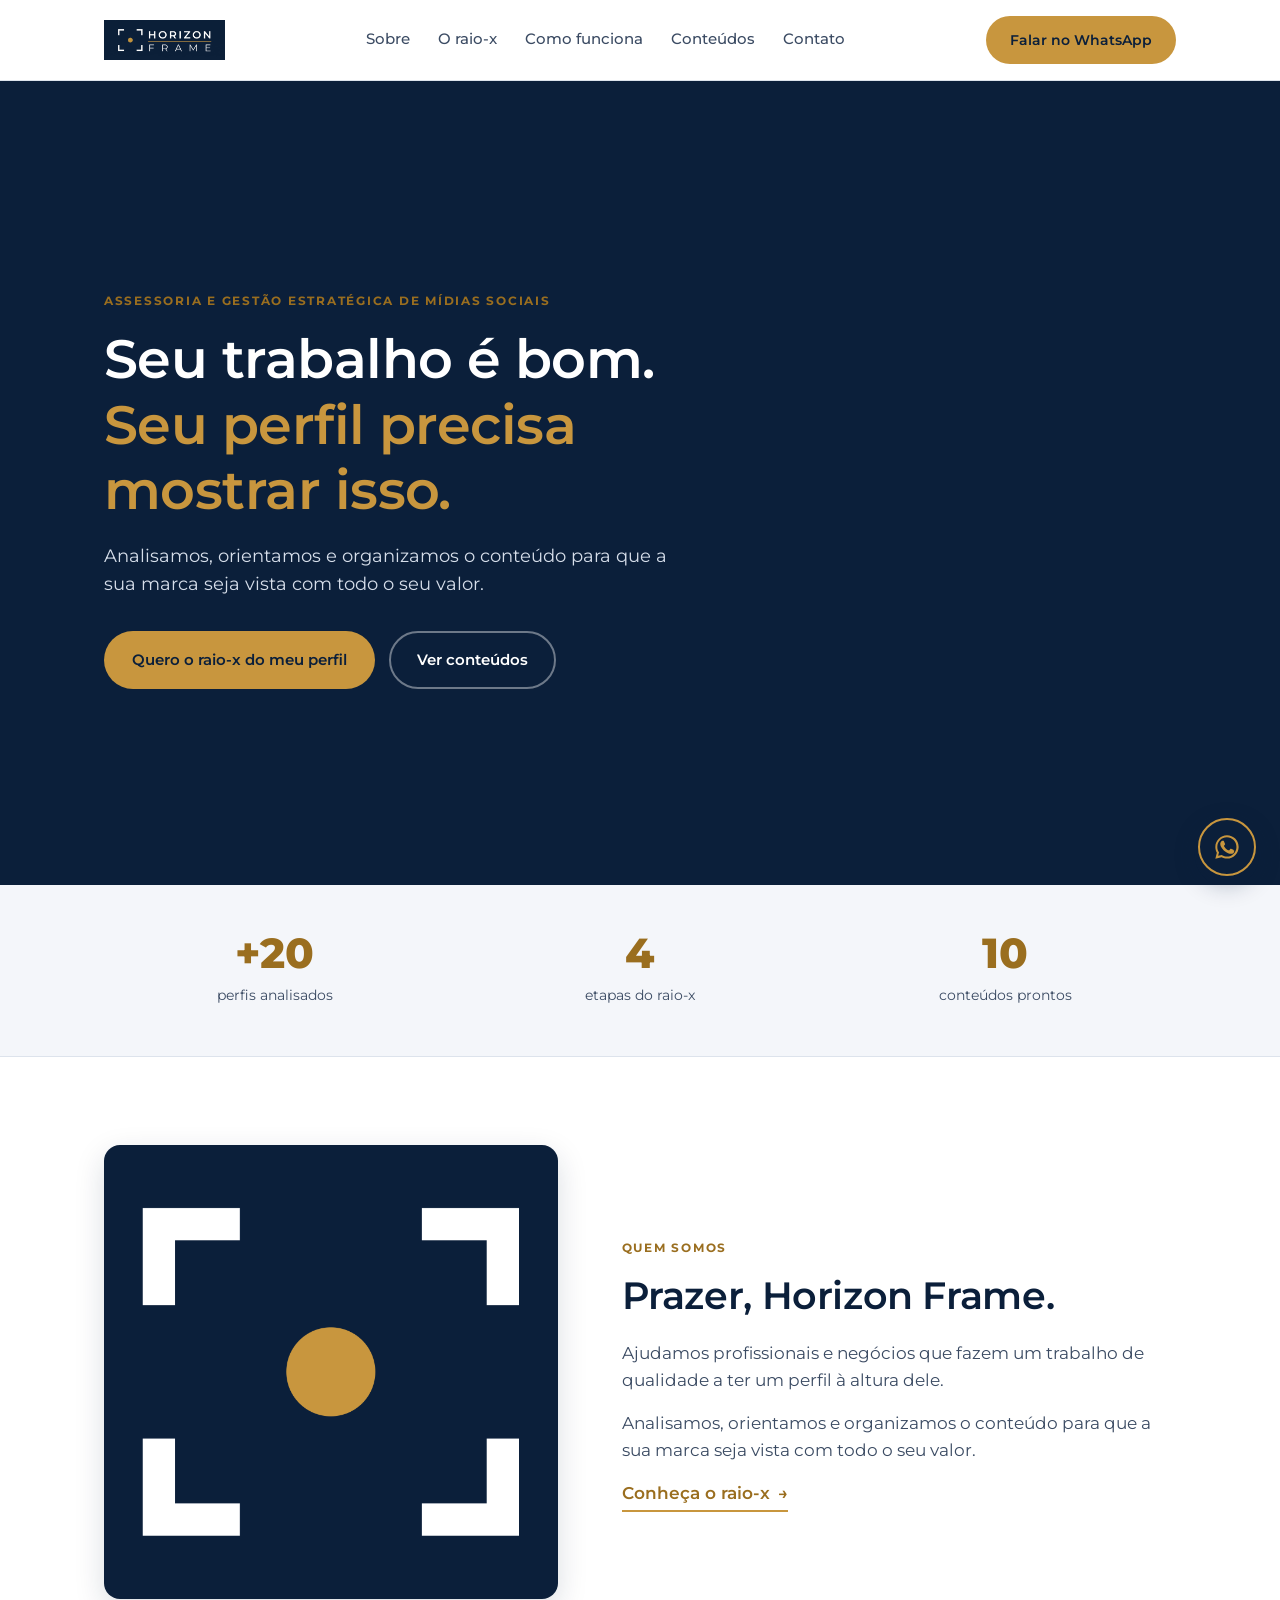
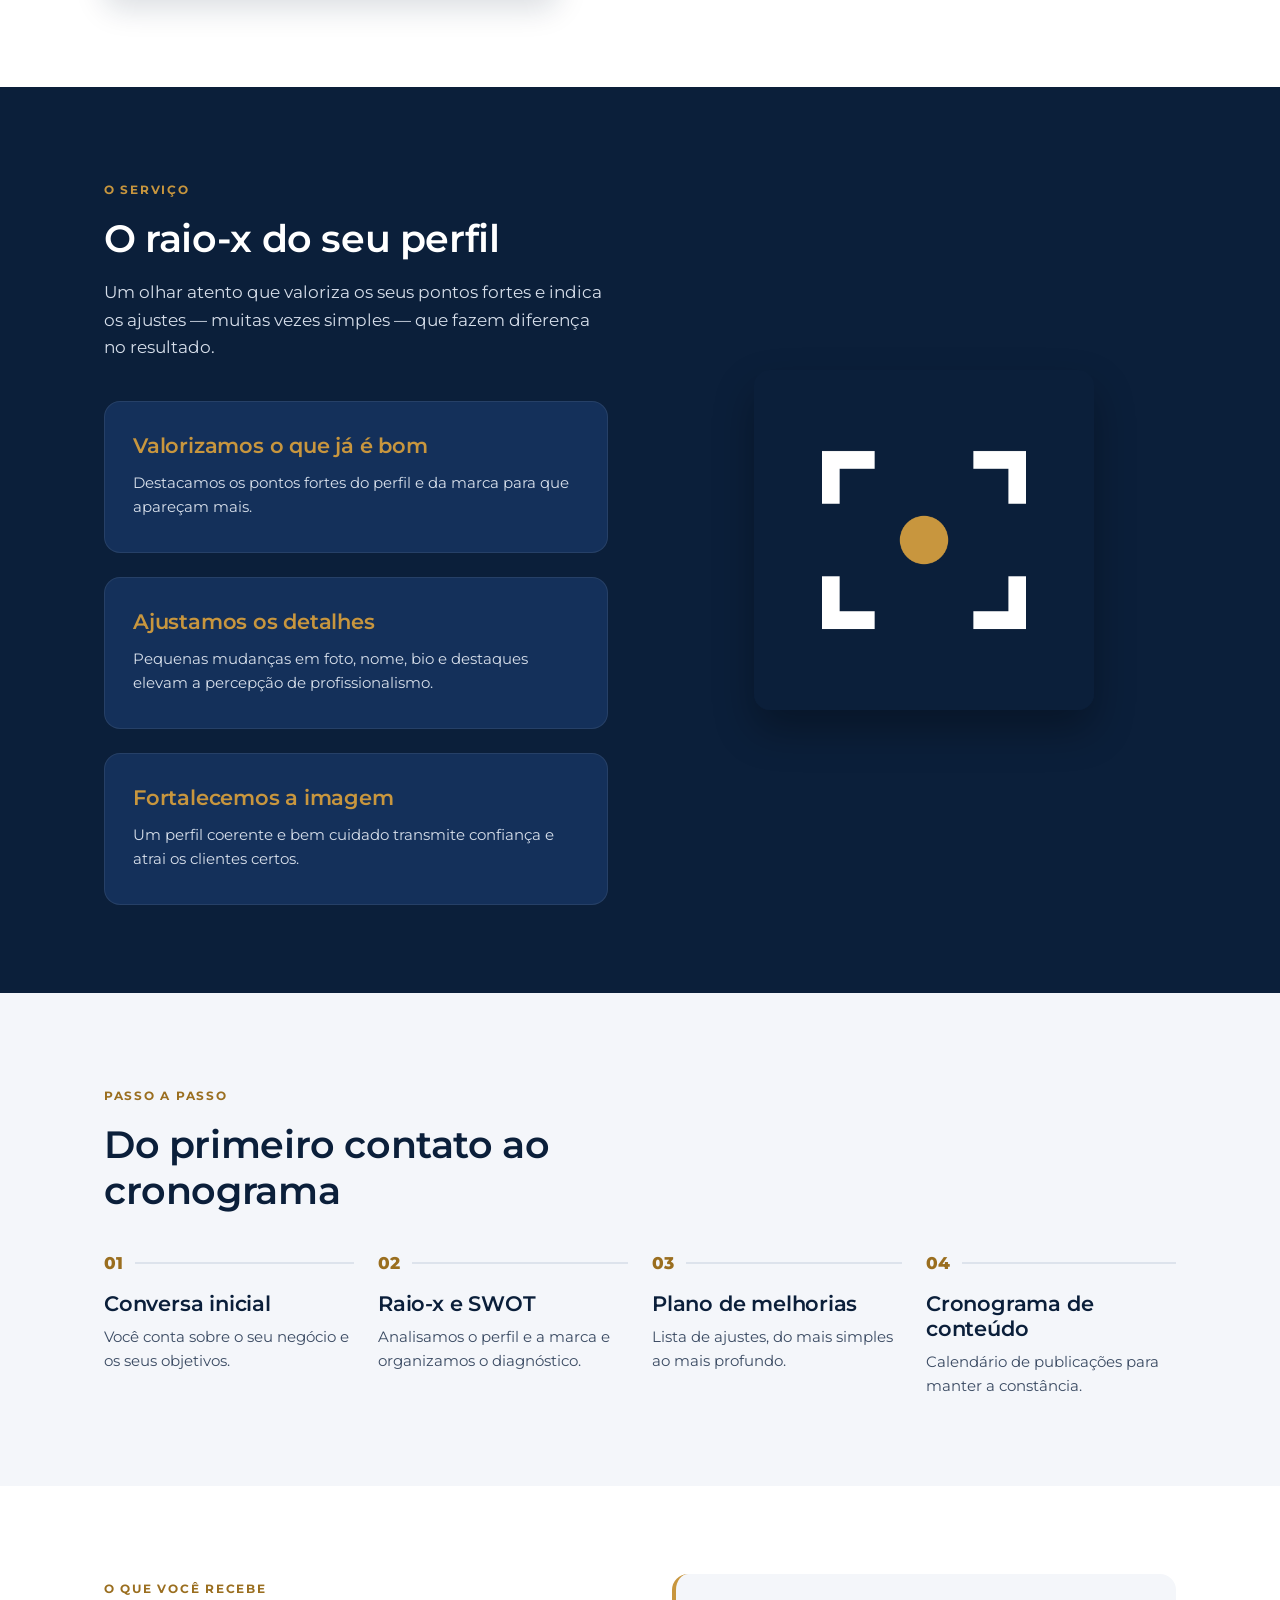
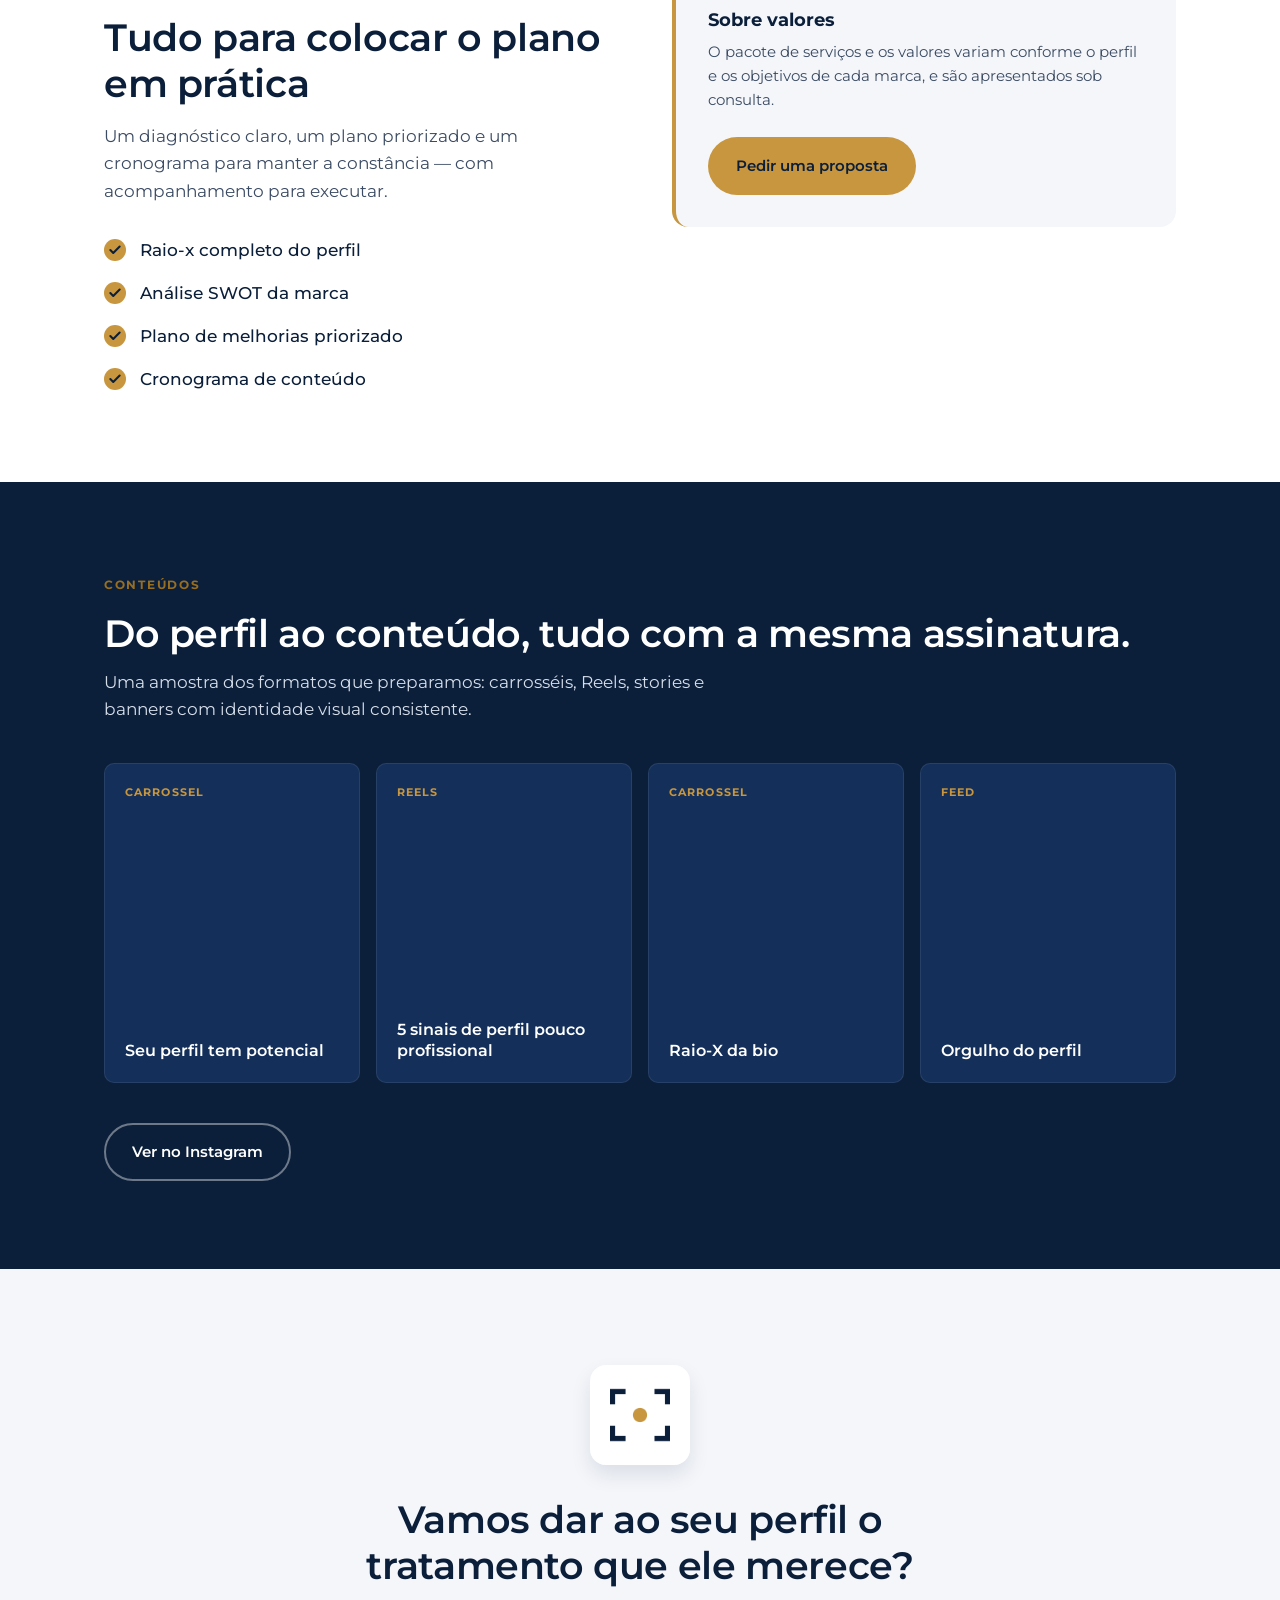
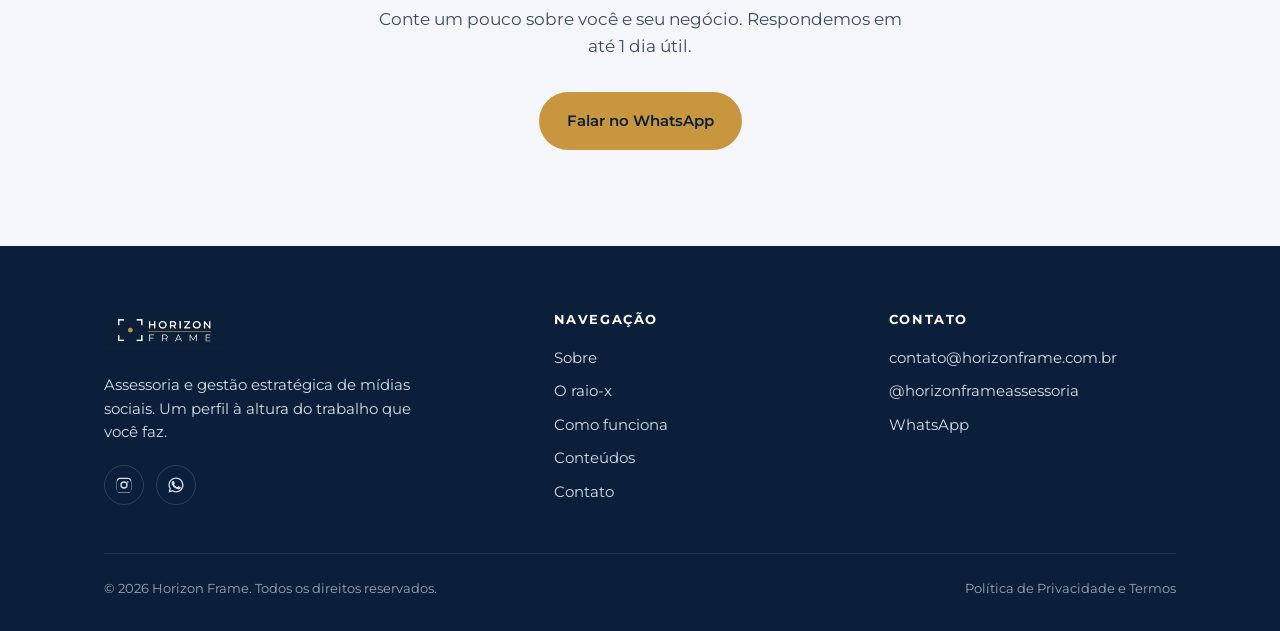
==== commit d8cbcdd9: "Update index.html" ====
--- a/index.html
+++ b/index.html
@@ -109,7 +109,7 @@
     .hero p { color: var(--text-on-navy); font-size: 1.1rem; max-width: 52ch; margin-bottom: 32px; }
     .hero-actions { display: flex; flex-wrap: wrap; gap: 14px; }
     
-    /* Ajuste do Vídeo no Hero */
+    /* Ajuste do Vídeo no Hero - Fundindo com o fundo */
     .hero-visual { 
       display: flex; 
       justify-content: center; 
@@ -118,13 +118,16 @@
     
     .video-container {
       width: 100%;
-      max-width: 320px;
-      aspect-ratio: 9 / 16; /* Mantém o formato vertical do celular */
-      border-radius: var(--radius);
+      max-width: 340px; /* Aumentado levemente para destacar a animação */
+      aspect-ratio: 9 / 16; 
+      border-radius: 0; 
       overflow: hidden;
-      background: var(--navy-aux);
-      box-shadow: 0 20px 40px rgba(0,0,0,0.4);
+      background: transparent; 
+      box-shadow: none; 
       position: relative;
+      /* Máscara para fundir as bordas do vídeo com o fundo azul */
+      -webkit-mask-image: radial-gradient(ellipse at center, black 60%, transparent 100%);
+      mask-image: radial-gradient(ellipse at center, black 60%, transparent 100%);
     }
 
     .video-container video {
@@ -132,12 +135,13 @@
       height: 100%;
       object-fit: cover;
       display: block;
+      transform: scale(1.05); /* Zoom sutil para esconder bordas do arquivo original */
     }
 
     @media (max-width: 860px) {
       .hero-inner { grid-template-columns: 1fr; gap: 40px; text-align: center; }
       .hero-visual { order: -1; }
-      .video-container { max-width: 240px; }
+      .video-container { max-width: 260px; }
       .hero-actions { justify-content: center; }
     }
 
@@ -320,7 +324,7 @@
           </div>
         </div>
         <div class="hero-visual">
-          <!-- VÍDEO DA LOGO AQUI -->
+          <!-- VÍDEO DA LOGO INTEGRADO AO FUNDO -->
           <div class="video-container">
             <video autoplay loop muted playsinline>
               <source src="animacao-logo.mp4" type="video/mp4">
